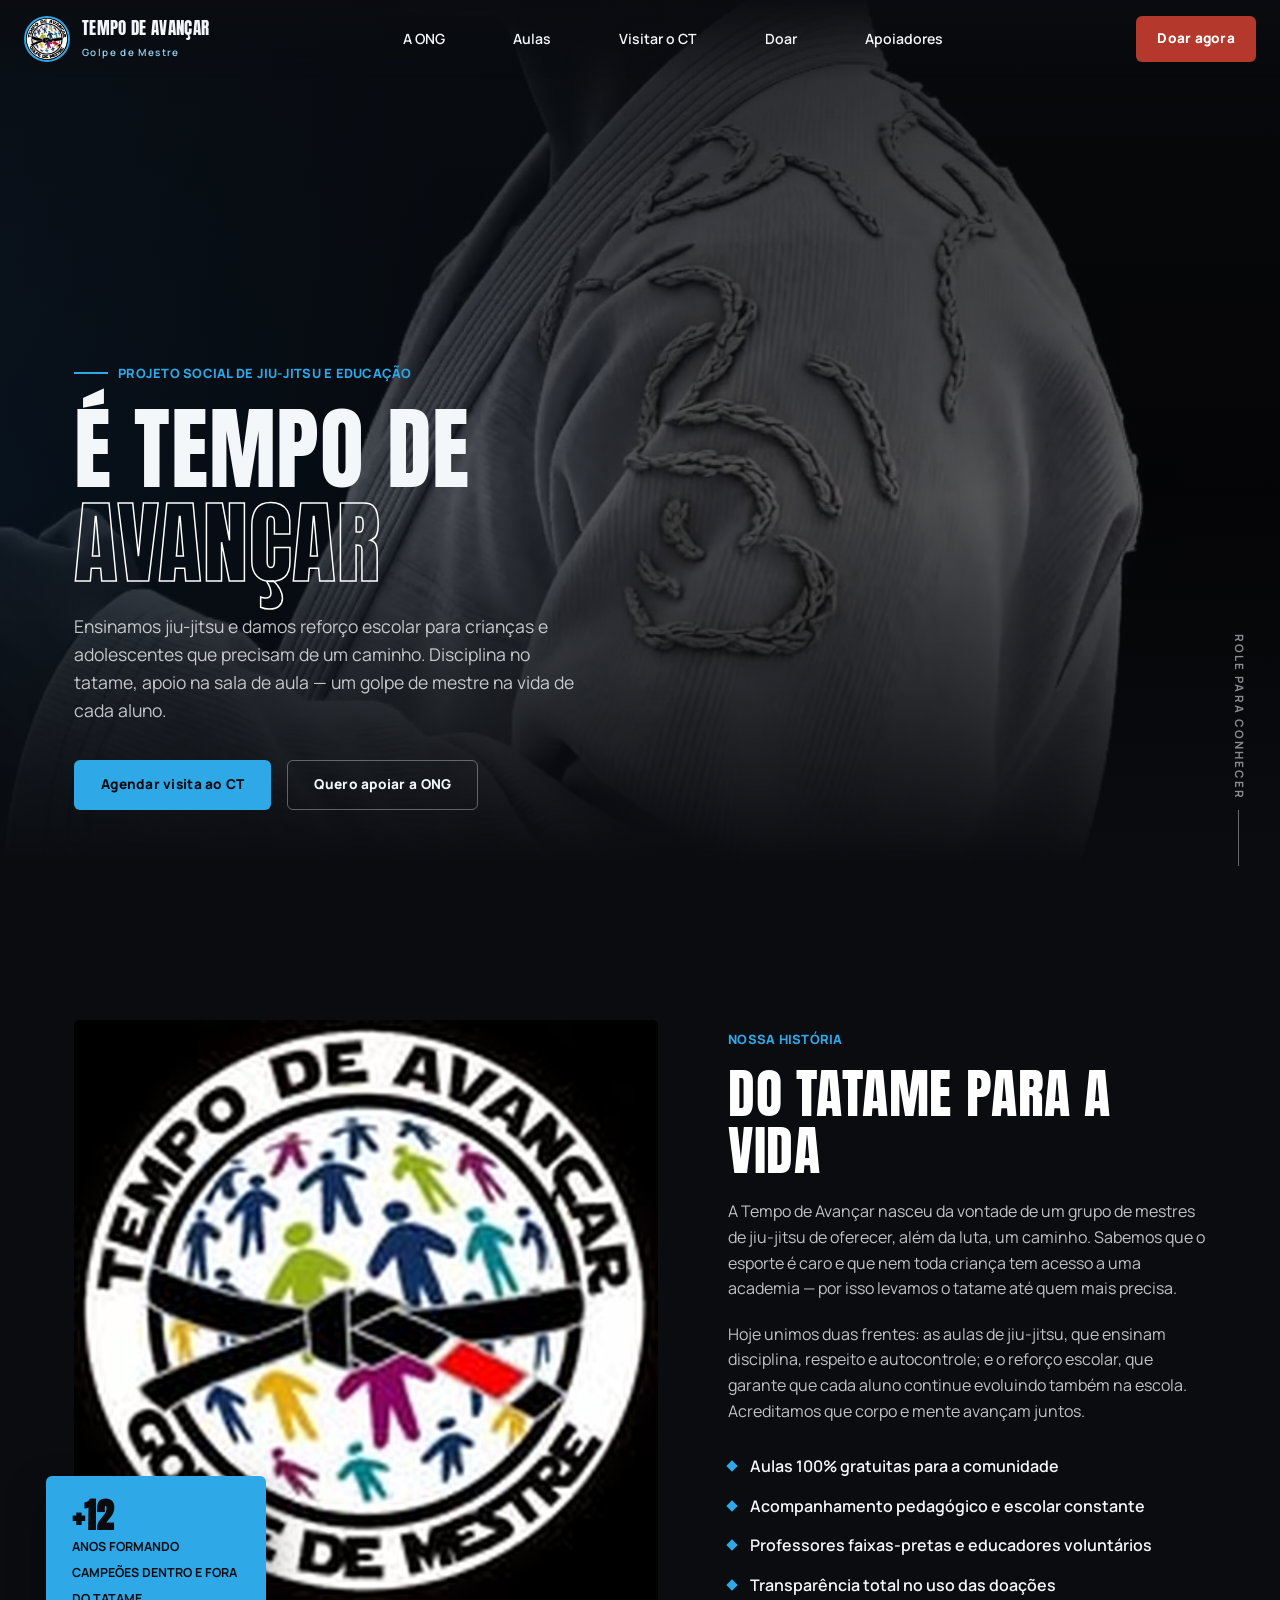
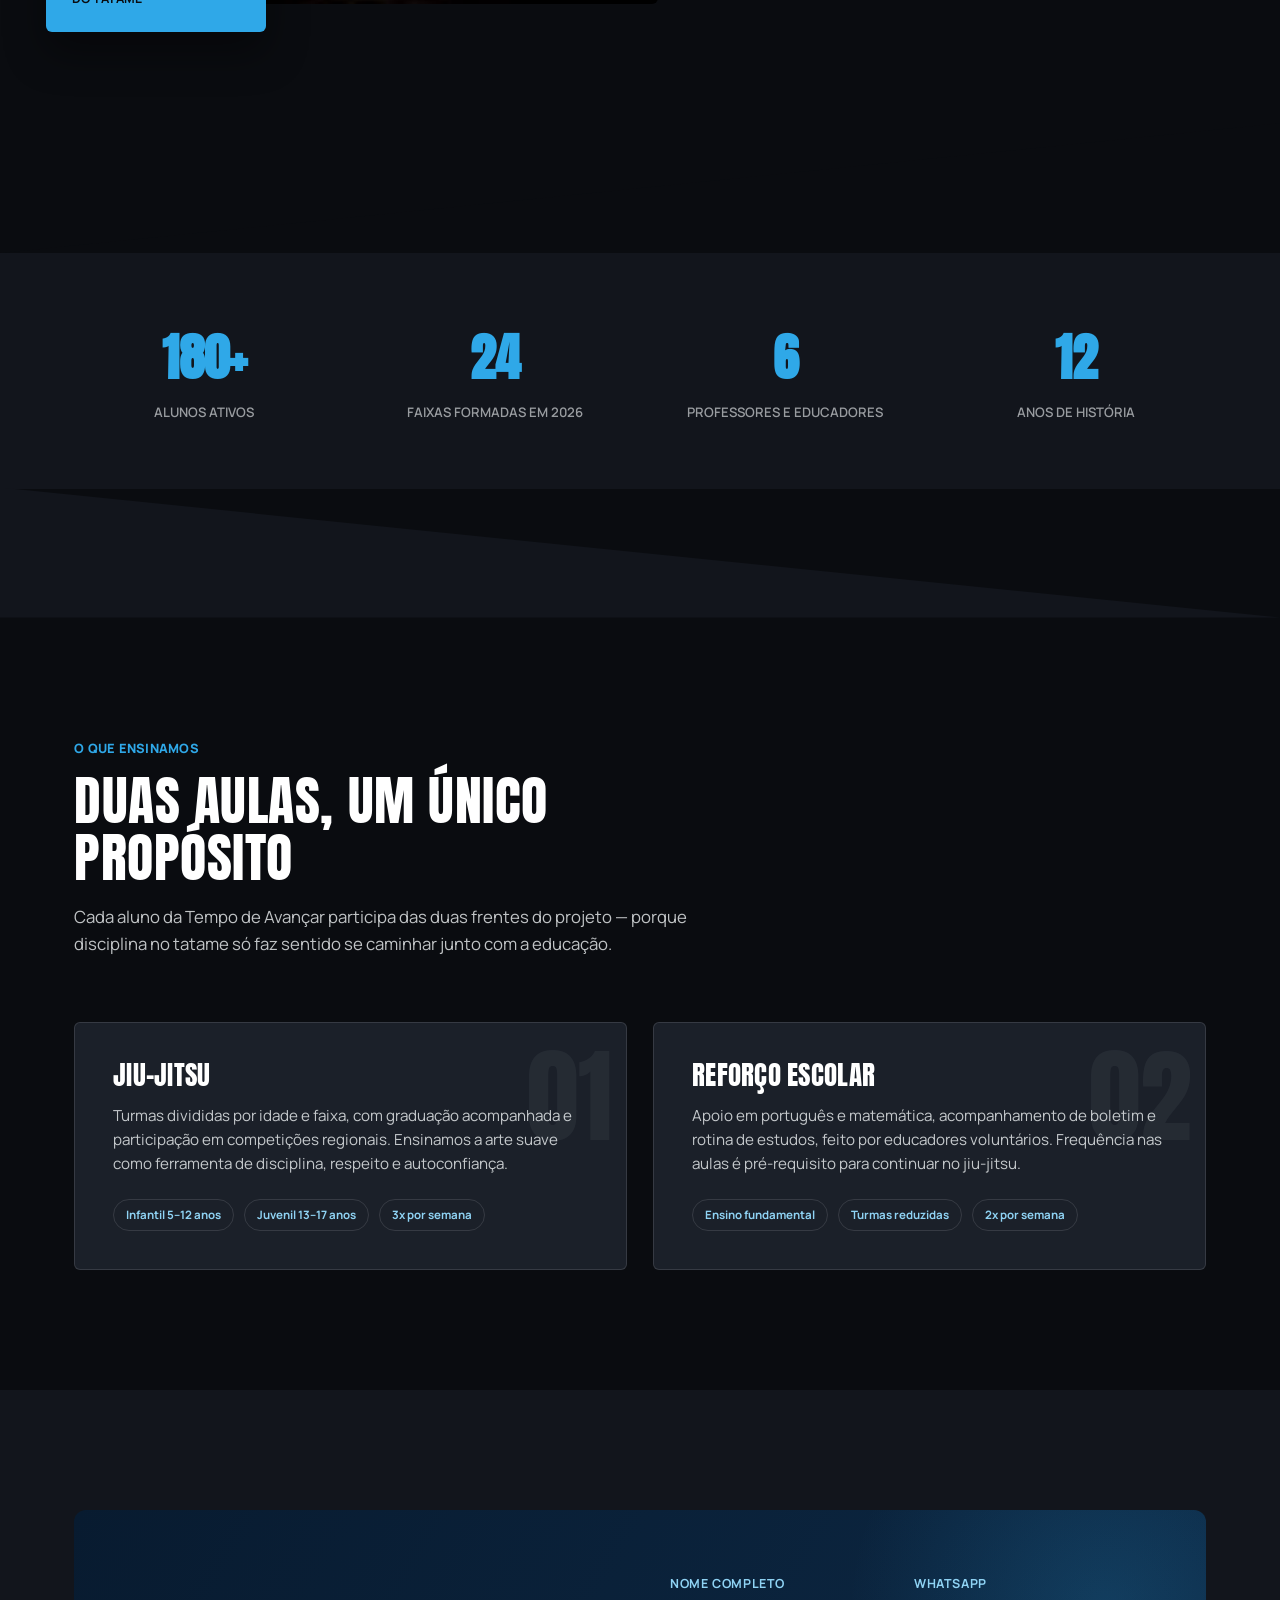
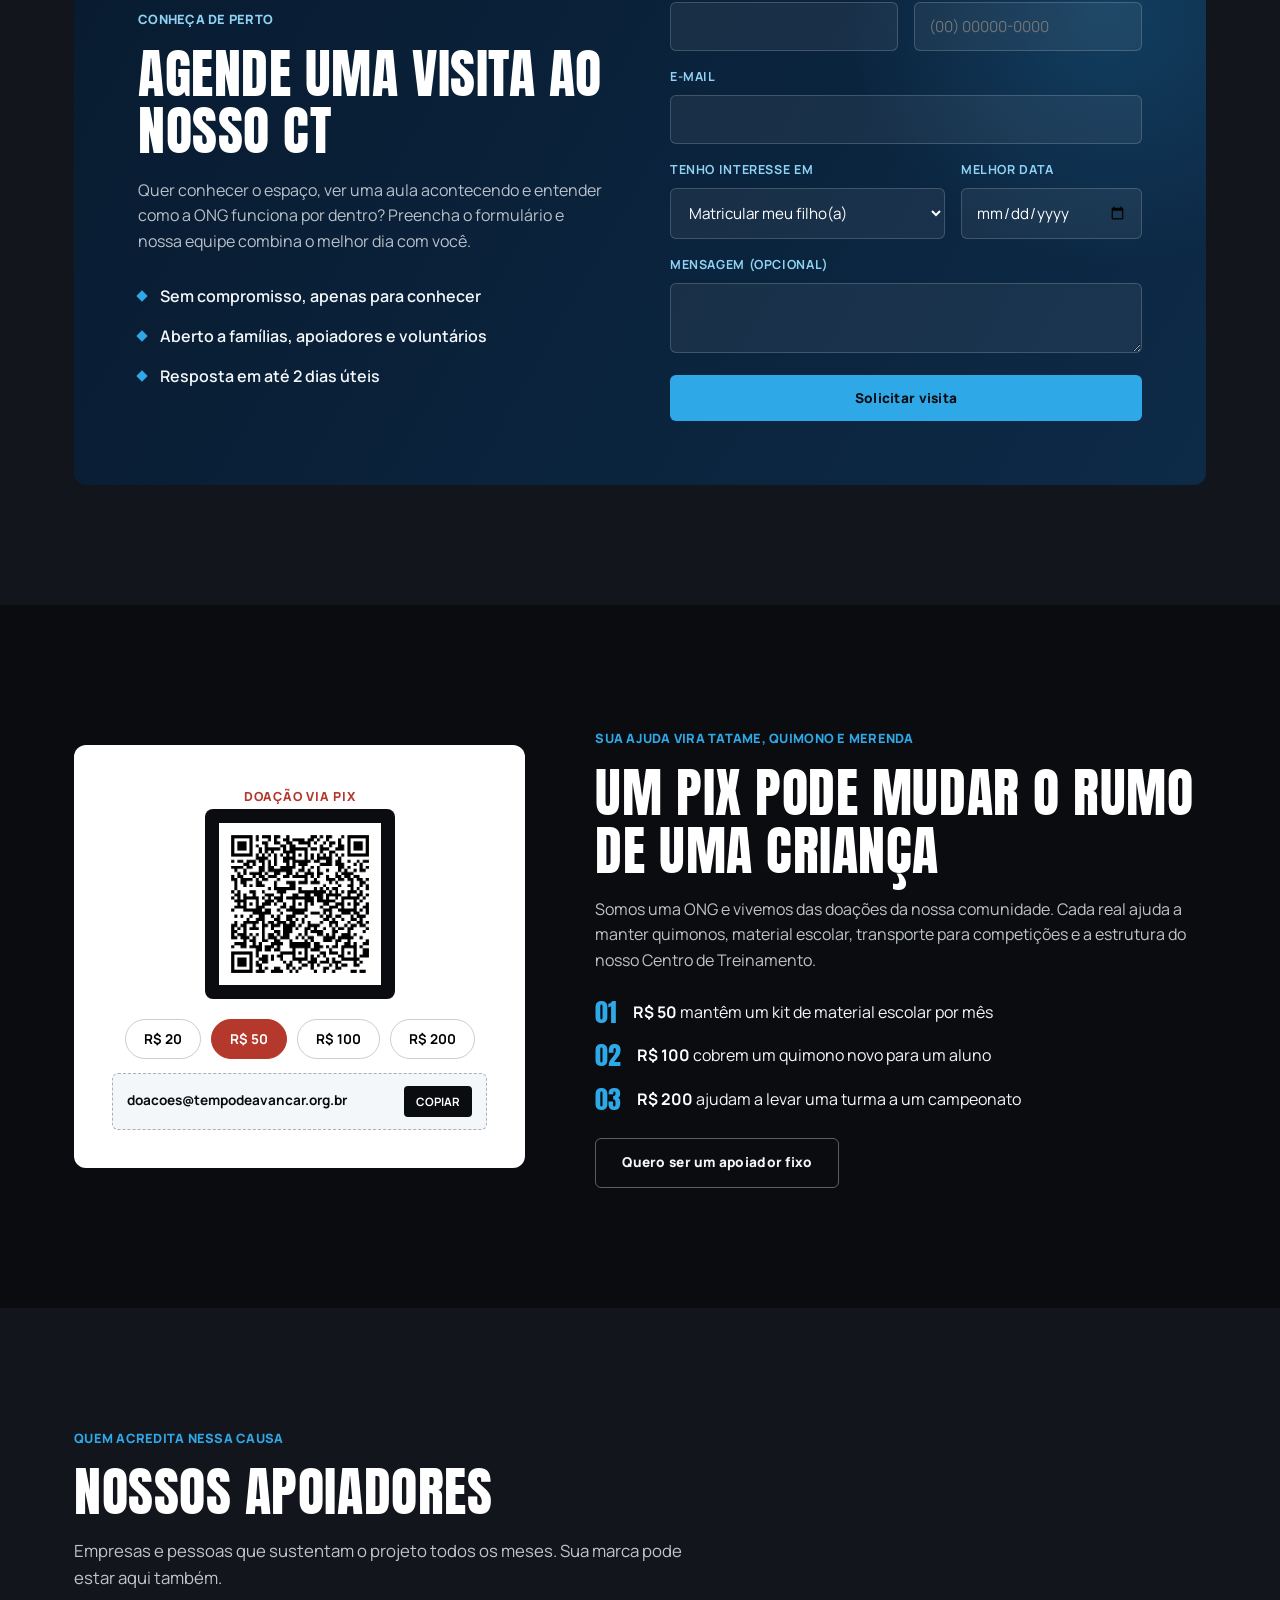
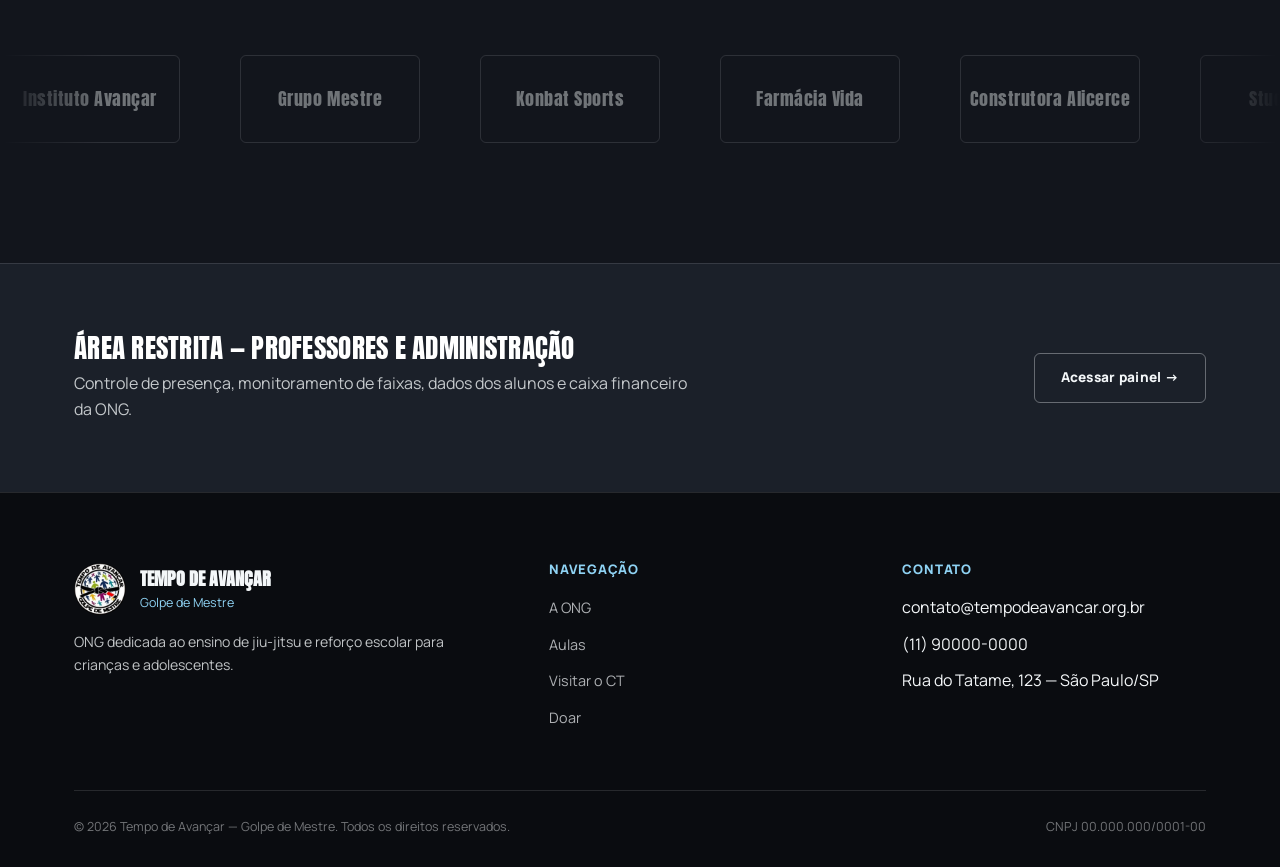
==== index.html @ d4987f36 "Initial commit" ====
<!DOCTYPE html>
<html lang="pt-BR">
<head>
<meta charset="UTF-8">
<meta name="viewport" content="width=device-width, initial-scale=1.0">
<title>Tempo de Avançar — Golpe de Mestre | Jiu-Jitsu e Reforço Escolar</title>
<meta name="description" content="ONG Tempo de Avançar (Golpe de Mestre): aulas gratuitas de jiu-jitsu e reforço escolar para crianças e adolescentes. Agende uma visita ao CT ou faça uma doação.">
<link rel="icon" type="image/png" href="assets/logo-round.png">
<link rel="preconnect" href="https://fonts.googleapis.com">
<link href="https://fonts.googleapis.com/css2?family=Anton&family=Manrope:wght@400;500;600;700;800&display=swap" rel="stylesheet">
<link rel="stylesheet" href="css/style.css">
</head>
<body>

<header class="cabecalho" id="cabecalho">
  <div class="marca">
    <img src="assets/logo-round.png" alt="Logotipo Tempo de Avançar">
    <div>
      <span>TEMPO DE AVANÇAR</span>
      <small>Golpe de Mestre</small>
    </div>
  </div>
  <nav>
    <ul class="nav-desktop">
      <li><a href="#sobre">A ONG</a></li>
      <li><a href="#aulas">Aulas</a></li>
      <li><a href="#visita">Visitar o CT</a></li>
      <li><a href="#doar">Doar</a></li>
      <li><a href="#apoiadores">Apoiadores</a></li>
    </ul>
  </nav>
  <div style="display:flex; align-items:center; gap:14px;">
    <a href="#doar" class="btn btn-doar" style="padding:11px 20px;">Doar agora</a>
    <button class="menu-toggle" id="menuToggle" aria-label="Abrir menu">☰</button>
  </div>
</header>

<!-- MENU MOBILE -->
<nav id="menuMobile" style="display:none; position:fixed; inset:0; z-index:99; background:rgba(10,12,16,.98); padding:120px 32px 32px;">
  <ul style="list-style:none; padding:0; display:grid; gap:28px; font-family:var(--fonte-display); font-size:2rem;">
    <li><a href="#sobre">A ONG</a></li>
    <li><a href="#aulas">Aulas</a></li>
    <li><a href="#visita">Visitar o CT</a></li>
    <li><a href="#doar">Doar</a></li>
    <li><a href="#apoiadores">Apoiadores</a></li>
    <li><a href="admin/login.html" style="color:var(--azul-claro);">Área do professor</a></li>
  </ul>
</nav>

<!-- HERO -->
<section class="hero">
  <video class="hero-video" autoplay muted loop playsinline poster="assets/logo-original-upscaled.png">
    <source src="assets/hero-bg.webm" type="video/webm">
    <source src="assets/hero-bg.mp4" type="video/mp4">
  </video>
  <div class="hero-camada"></div>
  <div class="container hero-conteudo">
    <span class="olho">PROJETO SOCIAL DE JIU-JITSU E EDUCAÇÃO</span>
    <h1 class="hero-titulo">É TEMPO DE <span class="contorno">AVANÇAR</span></h1>
    <p class="hero-sub">Ensinamos jiu-jitsu e damos reforço escolar para crianças e adolescentes que precisam de um caminho. Disciplina no tatame, apoio na sala de aula — um golpe de mestre na vida de cada aluno.</p>
    <div class="hero-acoes">
      <a href="#visita" class="btn btn-primario">Agendar visita ao CT</a>
      <a href="#doar" class="btn btn-contorno">Quero apoiar a ONG</a>
    </div>
  </div>
  <div class="hero-rolar">ROLE PARA CONHECER</div>
</section>

<!-- SOBRE -->
<section class="secao" id="sobre">
  <div class="container grade-sobre">
    <div class="sobre-imagem">
      <img src="assets/logo-original-upscaled.png" alt="Emblema da ONG Tempo de Avançar, faixa preta com detalhe vermelho ao centro, cercada por figuras coloridas representando a comunidade">
      <div class="selo-flutuante">
        <strong>+12</strong>
        <span>ANOS FORMANDO CAMPEÕES DENTRO E FORA DO TATAME</span>
      </div>
    </div>
    <div class="sobre-texto">
      <span class="olho">NOSSA HISTÓRIA</span>
      <h2 style="margin-top:14px;">Do tatame para a vida</h2>
      <p>A Tempo de Avançar nasceu da vontade de um grupo de mestres de jiu-jitsu de oferecer, além da luta, um caminho. Sabemos que o esporte é caro e que nem toda criança tem acesso a uma academia — por isso levamos o tatame até quem mais precisa.</p>
      <p>Hoje unimos duas frentes: as aulas de jiu-jitsu, que ensinam disciplina, respeito e autocontrole; e o reforço escolar, que garante que cada aluno continue evoluindo também na escola. Acreditamos que corpo e mente avançam juntos.</p>
      <ul class="lista-valores">
        <li>Aulas 100% gratuitas para a comunidade</li>
        <li>Acompanhamento pedagógico e escolar constante</li>
        <li>Professores faixas-pretas e educadores voluntários</li>
        <li>Transparência total no uso das doações</li>
      </ul>
    </div>
  </div>
</section>

<div class="corte"></div>

<!-- NÚMEROS -->
<section class="secao-cinza" style="padding:64px 0;">
  <div class="container grade-numeros">
    <div class="numero"><strong>180+</strong><span>ALUNOS ATIVOS</span></div>
    <div class="numero"><strong>24</strong><span>FAIXAS FORMADAS EM 2026</span></div>
    <div class="numero"><strong>6</strong><span>PROFESSORES E EDUCADORES</span></div>
    <div class="numero"><strong>12</strong><span>ANOS DE HISTÓRIA</span></div>
  </div>
</section>

<div class="corte corte-inv"></div>

<!-- AULAS -->
<section class="secao" id="aulas">
  <div class="container">
    <div class="cabecalho-secao">
      <span class="olho">O QUE ENSINAMOS</span>
      <h2>Duas aulas, um único propósito</h2>
      <p>Cada aluno da Tempo de Avançar participa das duas frentes do projeto — porque disciplina no tatame só faz sentido se caminhar junto com a educação.</p>
    </div>
    <div class="grade-aulas">
      <article class="cartao-aula">
        <span class="num">01</span>
        <h3>Jiu-Jitsu</h3>
        <p>Turmas divididas por idade e faixa, com graduação acompanhada e participação em competições regionais. Ensinamos a arte suave como ferramenta de disciplina, respeito e autoconfiança.</p>
        <div class="tag-linha">
          <span class="tag">Infantil 5–12 anos</span>
          <span class="tag">Juvenil 13–17 anos</span>
          <span class="tag">3x por semana</span>
        </div>
      </article>
      <article class="cartao-aula">
        <span class="num">02</span>
        <h3>Reforço escolar</h3>
        <p>Apoio em português e matemática, acompanhamento de boletim e rotina de estudos, feito por educadores voluntários. Frequência nas aulas é pré-requisito para continuar no jiu-jitsu.</p>
        <div class="tag-linha">
          <span class="tag">Ensino fundamental</span>
          <span class="tag">Turmas reduzidas</span>
          <span class="tag">2x por semana</span>
        </div>
      </article>
    </div>
  </div>
</section>

<!-- VISITA -->
<section class="secao secao-cinza" id="visita">
  <div class="container">
    <div class="painel-visita">
      <div>
        <span class="olho" style="color:var(--azul-claro);">CONHEÇA DE PERTO</span>
        <h2 style="margin-top:14px;">Agende uma visita ao nosso CT</h2>
        <p style="margin-top:18px; color:rgba(244,247,249,.75);">Quer conhecer o espaço, ver uma aula acontecendo e entender como a ONG funciona por dentro? Preencha o formulário e nossa equipe combina o melhor dia com você.</p>
        <ul class="lista-valores" style="margin-top:30px;">
          <li>Sem compromisso, apenas para conhecer</li>
          <li>Aberto a famílias, apoiadores e voluntários</li>
          <li>Resposta em até 2 dias úteis</li>
        </ul>
      </div>
      <form class="formulario" id="formVisita">
        <div class="linha-dupla">
          <div class="campo">
            <label for="nome">Nome completo</label>
            <input type="text" id="nome" name="nome" required>
          </div>
          <div class="campo">
            <label for="telefone">WhatsApp</label>
            <input type="tel" id="telefone" name="telefone" placeholder="(00) 00000-0000" required>
          </div>
        </div>
        <div class="campo">
          <label for="email">E-mail</label>
          <input type="email" id="email" name="email" required>
        </div>
        <div class="linha-dupla">
          <div class="campo">
            <label for="interesse">Tenho interesse em</label>
            <select id="interesse" name="interesse">
              <option>Matricular meu filho(a)</option>
              <option>Ser voluntário(a)</option>
              <option>Conhecer para apoiar/patrocinar</option>
              <option>Outro motivo</option>
            </select>
          </div>
          <div class="campo">
            <label for="data">Melhor data</label>
            <input type="date" id="data" name="data">
          </div>
        </div>
        <div class="campo">
          <label for="mensagem">Mensagem (opcional)</label>
          <textarea id="mensagem" name="mensagem" rows="2"></textarea>
        </div>
        <button type="submit" class="btn btn-primario" style="margin-top:6px;">Solicitar visita</button>
        <div class="confirmacao" id="confirmacaoVisita">✓ Recebemos seu pedido! Em breve entraremos em contato pelo WhatsApp informado.</div>
      </form>
    </div>
  </div>
</section>

<!-- DOAÇÃO -->
<section class="secao" id="doar">
  <div class="container grade-doacao">
    <div class="caixa-pix">
      <span style="font-weight:800; font-size:.78rem; letter-spacing:.06em; color:var(--faixa-vermelha);">DOAÇÃO VIA PIX</span>
      <div class="qrcode">
        <img id="imgQrCode" src="" alt="QR Code Pix para doação">
      </div>
      <div class="doacao-opcoes">
        <button class="chip-valor" data-valor="20">R$ 20</button>
        <button class="chip-valor selecionado" data-valor="50">R$ 50</button>
        <button class="chip-valor" data-valor="100">R$ 100</button>
        <button class="chip-valor" data-valor="200">R$ 200</button>
      </div>
      <div class="chave-pix">
        <span id="chavePixTexto">doacoes@tempodeavancar.org.br</span>
        <button id="btnCopiarPix" type="button">COPIAR</button>
      </div>
    </div>
    <div class="doacao-texto">
      <span class="olho">SUA AJUDA VIRA TATAME, QUIMONO E MERENDA</span>
      <h2 style="margin-top:14px;">Um Pix pode mudar o rumo de uma criança</h2>
      <p style="margin-top:18px;">Somos uma ONG e vivemos das doações da nossa comunidade. Cada real ajuda a manter quimonos, material escolar, transporte para competições e a estrutura do nosso Centro de Treinamento.</p>
      <ul>
        <li><span class="marcador">01</span><div><strong style="color:var(--branco-puro);">R$ 50</strong> mantêm um kit de material escolar por mês</div></li>
        <li><span class="marcador">02</span><div><strong style="color:var(--branco-puro);">R$ 100</strong> cobrem um quimono novo para um aluno</div></li>
        <li><span class="marcador">03</span><div><strong style="color:var(--branco-puro);">R$ 200</strong> ajudam a levar uma turma a um campeonato</div></li>
      </ul>
      <a href="#apoiadores" class="btn btn-contorno">Quero ser um apoiador fixo</a>
    </div>
  </div>
</section>

<!-- APOIADORES -->
<section class="secao secao-cinza" id="apoiadores">
  <div class="container">
    <div class="cabecalho-secao">
      <span class="olho">QUEM ACREDITA NESSA CAUSA</span>
      <h2>Nossos apoiadores</h2>
      <p>Empresas e pessoas que sustentam o projeto todos os meses. Sua marca pode estar aqui também.</p>
    </div>
  </div>
  <div class="carrossel-wrap">
    <div class="carrossel-trilho" id="trilhoApoiadores"></div>
  </div>
</section>

<!-- ACESSO ADMINISTRATIVO -->
<section class="faixa-admin">
  <div class="container">
    <div>
      <h3>Área restrita — professores e administração</h3>
      <p style="margin:0;">Controle de presença, monitoramento de faixas, dados dos alunos e caixa financeiro da ONG.</p>
    </div>
    <a href="admin/login.html" class="btn btn-contorno">Acessar painel →</a>
  </div>
</section>

<!-- RODAPÉ -->
<footer class="rodape">
  <div class="container">
    <div class="grade-rodape">
      <div>
        <div class="rodape-marca">
          <img src="assets/logo-round.png" alt="Logotipo Tempo de Avançar">
          <div>
            <strong style="font-family:var(--fonte-display); font-size:1.1rem;">TEMPO DE AVANÇAR</strong>
            <div style="font-size:.78rem; color:var(--azul-claro);">Golpe de Mestre</div>
          </div>
        </div>
        <p style="font-size:.88rem;">ONG dedicada ao ensino de jiu-jitsu e reforço escolar para crianças e adolescentes.</p>
      </div>
      <div>
        <h4>Navegação</h4>
        <ul>
          <li><a href="#sobre">A ONG</a></li>
          <li><a href="#aulas">Aulas</a></li>
          <li><a href="#visita">Visitar o CT</a></li>
          <li><a href="#doar">Doar</a></li>
        </ul>
      </div>
      <div>
        <h4>Contato</h4>
        <ul>
          <li>contato@tempodeavancar.org.br</li>
          <li>(11) 90000-0000</li>
          <li>Rua do Tatame, 123 — São Paulo/SP</li>
        </ul>
      </div>
    </div>
    <div class="linha-base">
      <span>© 2026 Tempo de Avançar — Golpe de Mestre. Todos os direitos reservados.</span>
      <span>CNPJ 00.000.000/0001-00</span>
    </div>
  </div>
</footer>

<script src="js/main.js"></script>
</body>
</html>
---- css/style.css ----
/* =====================================================
   TEMPO DE AVANÇAR — Design Tokens
   ===================================================== */
:root{
  --preto:        #0A0C10;
  --preto-suave:  #12151C;
  --azul-marinho: #0D2A47;
  --azul-profundo:#081B30;
  --azul-eletrico:#2FA8E8;
  --azul-claro:   #8FD3F4;
  --branco:       #F4F7F9;
  --branco-puro:  #FFFFFF;
  --grafite:      #1B2029;
  --linha:        rgba(244,247,249,0.12);
  --faixa-vermelha:#B4392C;
  --faixa-dourada: #C99B4A;

  --fonte-display: 'Anton', 'Arial Narrow', sans-serif;
  --fonte-corpo:   'Manrope', -apple-system, sans-serif;

  --largura-maxima: 1180px;
  --raio: 6px;
  --transicao: .35s cubic-bezier(.4,0,.2,1);
}

*,*::before,*::after{box-sizing:border-box;}
html{scroll-behavior:smooth;}
@media (prefers-reduced-motion: reduce){
  html{scroll-behavior:auto;}
  *{animation-duration:.01ms !important; animation-iteration-count:1 !important; transition-duration:.01ms !important;}
}

body{
  margin:0;
  background:var(--preto);
  color:var(--branco);
  font-family:var(--fonte-corpo);
  font-size:16px;
  line-height:1.6;
  -webkit-font-smoothing:antialiased;
}

img{max-width:100%; display:block;}
a{color:inherit; text-decoration:none;}
button{font-family:inherit; cursor:pointer;}
:focus-visible{outline:3px solid var(--azul-eletrico); outline-offset:3px;}

.container{
  width:100%;
  max-width:var(--largura-maxima);
  margin:0 auto;
  padding:0 24px;
}

h1,h2,h3,h4{
  font-family:var(--fonte-display);
  font-weight:400;
  letter-spacing:.01em;
  line-height:1.05;
  margin:0;
  text-transform:uppercase;
}

h2{font-size:clamp(2rem, 4.5vw, 3.4rem); color:var(--branco-puro);}
h3{font-size:clamp(1.3rem, 2.4vw, 1.7rem);}

p{max-width:62ch; color:rgba(244,247,249,0.78);}

.olho{
  font-family:var(--fonte-corpo);
  font-weight:800;
  font-size:.8rem;
  color:var(--azul-eletrico);
  letter-spacing:.02em;
}

/* ---------- Header ---------- */
.cabecalho{
  position:fixed; top:0; left:0; right:0; z-index:100;
  display:flex; align-items:center; justify-content:space-between;
  padding:16px 24px;
  background:linear-gradient(180deg, rgba(10,12,16,.92) 0%, rgba(10,12,16,0) 100%);
  transition:background var(--transicao), padding var(--transicao);
}
.cabecalho.rolado{
  background:rgba(10,12,16,.88);
  backdrop-filter:blur(10px);
  padding:10px 24px;
  border-bottom:1px solid var(--linha);
}
.marca{display:flex; align-items:center; gap:12px;}
.marca img{width:46px; height:46px; border-radius:50%; border:2px solid var(--azul-eletrico);}
.marca span{font-family:var(--fonte-display); font-size:1.05rem; letter-spacing:.02em; line-height:1;}
.marca small{display:block; font-family:var(--fonte-corpo); font-weight:600; font-size:.62rem; color:var(--azul-claro); letter-spacing:.14em; margin-top:2px;}

.nav-desktop{display:flex; gap:34px; list-style:none; margin:0; padding:0;}
.nav-desktop li{margin-right:34px;}
.nav-desktop li:last-child{margin-right:0;}
.nav-desktop a{font-size:.88rem; font-weight:600; color:var(--branco); position:relative; padding:6px 0;}
.nav-desktop a::after{content:''; position:absolute; left:0; bottom:0; width:0; height:2px; background:var(--azul-eletrico); transition:width var(--transicao);}
.nav-desktop a:hover::after{width:100%;}

.btn{
  display:inline-flex; align-items:center; justify-content:center; gap:8px;
  padding:13px 26px; border-radius:var(--raio);
  font-weight:800; font-size:.85rem; letter-spacing:.02em;
  border:1px solid transparent; transition:transform var(--transicao), background var(--transicao), border-color var(--transicao);
}
.btn:hover{transform:translateY(-2px);}
.btn-primario{background:var(--azul-eletrico); color:var(--preto);}
.btn-primario:hover{background:var(--azul-claro);}
.btn-contorno{border-color:rgba(244,247,249,.35); color:var(--branco);}
.btn-contorno:hover{border-color:var(--branco-puro);}
.btn-doar{background:var(--faixa-vermelha); color:var(--branco-puro);}
.btn-doar:hover{background:#c94434;}

.menu-toggle{display:none; background:none; border:none; color:var(--branco); font-size:1.6rem; padding:4px;}

/* ---------- Hero ---------- */
.hero{
  position:relative; min-height:100vh; display:flex; align-items:flex-end;
  overflow:hidden; padding-bottom:90px;
}
.hero-video{
  position:absolute; inset:0; width:100%; height:100%; object-fit:cover;
  filter:grayscale(15%) brightness(.55);
}
.hero-camada{
  position:absolute; inset:0;
  background:
    linear-gradient(0deg, var(--preto) 4%, rgba(10,12,16,.35) 45%, rgba(10,12,16,.75) 100%),
    linear-gradient(100deg, rgba(13,42,71,.55) 0%, rgba(10,12,16,0) 55%);
}
.hero-conteudo{position:relative; z-index:2; width:100%;}
.hero-conteudo .olho{display:flex; align-items:center; gap:10px; margin-bottom:18px;}
.hero-conteudo .olho::before{content:''; width:34px; height:2px; background:var(--azul-eletrico); display:block;}
.hero-titulo{font-size:clamp(2.6rem, 7.4vw, 5.6rem); max-width:14ch;}
.hero-titulo .contorno{-webkit-text-stroke:1.5px var(--branco-puro); color:transparent;}
.hero-sub{margin-top:22px; font-size:1.1rem; max-width:46ch;}
.hero-acoes{display:flex; gap:16px; margin-top:36px; flex-wrap:wrap;}
.hero-rolar{
  position:absolute; right:32px; bottom:34px; z-index:2;
  writing-mode:vertical-rl; font-size:.72rem; font-weight:700; letter-spacing:.18em;
  color:rgba(244,247,249,.55); display:flex; align-items:center; gap:10px;
}
.hero-rolar::after{content:''; width:1px; height:56px; background:rgba(244,247,249,.4); animation:cair 2.2s ease-in-out infinite;}
@keyframes cair{0%{transform:scaleY(0); transform-origin:top;} 50%{transform:scaleY(1); transform-origin:top;} 51%{transform-origin:bottom;} 100%{transform:scaleY(0); transform-origin:bottom;}}

/* ---------- Seções gerais ---------- */
.secao{padding:120px 0;}
.secao-cinza{background:var(--preto-suave);}
.cabecalho-secao{max-width:640px; margin-bottom:64px;}
.cabecalho-secao .olho{display:block; margin-bottom:14px;}
.cabecalho-secao p{margin-top:18px; font-size:1.05rem;}

/* Diagonal divider — referencia o corte diagonal da faixa preta na logo */
.corte{
  position:relative; height:130px; margin-top:-1px;
  background:var(--preto);
  clip-path:polygon(0 100%, 100% 0, 100% 100%);
}
.corte-inv{background:var(--preto-suave); clip-path:polygon(0 0, 100% 100%, 0 100%);}

/* ---------- Sobre ---------- */
.grade-sobre{display:grid; grid-template-columns:1.1fr .9fr; gap:70px; align-items:center;}
.sobre-imagem{position:relative;}
.sobre-imagem img{border-radius:var(--raio); width:100%;}
.selo-flutuante{
  position:absolute; bottom:-28px; left:-28px; background:var(--azul-eletrico); color:var(--preto);
  padding:22px 26px; border-radius:var(--raio); max-width:220px;
  box-shadow:0 20px 40px rgba(0,0,0,.4);
}
.selo-flutuante strong{font-family:var(--fonte-display); font-size:2.2rem; display:block; line-height:1;}
.selo-flutuante span{font-size:.78rem; font-weight:700;}
.sobre-texto p{margin-top:20px;}
.lista-valores{list-style:none; margin:30px 0 0; padding:0; display:grid; gap:14px;}
.lista-valores li{display:flex; gap:14px; align-items:flex-start; font-weight:600; color:var(--branco);}
.lista-valores li::before{content:''; width:8px; height:8px; margin-top:8px; flex-shrink:0; background:var(--azul-eletrico); transform:rotate(45deg);}

/* ---------- Aulas ---------- */
.grade-aulas{display:grid; grid-template-columns:repeat(2,1fr); gap:26px;}
.cartao-aula{
  background:var(--grafite); border:1px solid var(--linha); border-radius:var(--raio);
  padding:38px; position:relative; overflow:hidden; transition:border-color var(--transicao), transform var(--transicao);
}
.cartao-aula:hover{border-color:var(--azul-eletrico); transform:translateY(-4px);}
.cartao-aula .num{position:absolute; top:-10px; right:14px; font-family:var(--fonte-display); font-size:6.5rem; color:rgba(244,247,249,.05);}
.cartao-aula h3{margin-bottom:14px; color:var(--branco-puro);}
.cartao-aula p{margin:0 0 22px; font-size:.95rem;}
.tag-linha{display:flex; flex-wrap:wrap; gap:10px;}
.tag{font-size:.72rem; font-weight:700; padding:6px 12px; border:1px solid var(--linha); border-radius:99px; color:var(--azul-claro);}

/* ---------- Visita ---------- */
.painel-visita{
  background:linear-gradient(120deg, var(--azul-profundo), var(--azul-marinho));
  border-radius:12px; padding:64px; display:grid; grid-template-columns:1fr 1fr; gap:60px; align-items:center;
  position:relative; overflow:hidden;
}
.painel-visita::before{
  content:''; position:absolute; width:520px; height:520px; border-radius:50%;
  background:radial-gradient(circle, rgba(47,168,232,.18), transparent 70%);
  right:-160px; top:-160px;
}
.formulario{display:grid; gap:16px; position:relative; z-index:1;}
.campo{display:grid; gap:8px;}
.campo label{font-size:.78rem; font-weight:700; color:var(--azul-claro); text-transform:uppercase; letter-spacing:.05em;}
.campo input, .campo select, .campo textarea{
  background:rgba(244,247,249,.06); border:1px solid rgba(244,247,249,.18); border-radius:var(--raio);
  padding:13px 14px; color:var(--branco-puro); font-family:inherit; font-size:.95rem;
}
.campo input:focus, .campo select:focus, .campo textarea:focus{border-color:var(--azul-eletrico); background:rgba(244,247,249,.1);}
.linha-dupla{display:grid; grid-template-columns:1fr 1fr; gap:16px;}
.confirmacao{display:none; background:rgba(47,168,232,.12); border:1px solid var(--azul-eletrico); border-radius:var(--raio); padding:16px 18px; font-size:.9rem; color:var(--azul-claro);}
.confirmacao.ativo{display:block;}

/* ---------- Doação ---------- */
.grade-doacao{display:grid; grid-template-columns:.85fr 1.15fr; gap:70px; align-items:center;}
.caixa-pix{
  background:var(--branco-puro); color:var(--preto); border-radius:12px; padding:38px;
  text-align:center; position:relative;
}
.caixa-pix .qrcode{width:190px; height:190px; margin:0 auto 20px; background:var(--preto); border-radius:8px; display:flex; align-items:center; justify-content:center; padding:14px;}
.caixa-pix .qrcode img{width:100%; height:100%;}
.chave-pix{
  display:flex; align-items:center; justify-content:space-between; gap:10px;
  background:var(--branco); border:1px dashed rgba(10,12,16,.3); border-radius:var(--raio);
  padding:12px 14px; font-weight:700; font-size:.85rem; margin-top:14px;
}
.chave-pix button{background:var(--preto); color:var(--branco-puro); border:none; border-radius:4px; padding:8px 12px; font-size:.72rem; font-weight:700;}
.doacao-opcoes{display:flex; gap:10px; margin-top:20px; flex-wrap:wrap; justify-content:center;}
.chip-valor{border:1px solid rgba(10,12,16,.2); background:transparent; padding:10px 18px; border-radius:99px; font-weight:700; font-size:.85rem; transition:var(--transicao);}
.chip-valor.selecionado, .chip-valor:hover{background:var(--faixa-vermelha); color:var(--branco-puro); border-color:var(--faixa-vermelha);}
.doacao-texto ul{list-style:none; margin:26px 0; padding:0; display:grid; gap:18px;}
.doacao-texto li{display:grid; grid-template-columns:auto 1fr; gap:16px; align-items:flex-start;}
.doacao-texto li .marcador{font-family:var(--fonte-display); font-size:1.6rem; color:var(--azul-eletrico); line-height:1;}

/* ---------- Apoiadores / carrossel ---------- */
.carrossel-wrap{overflow:hidden; position:relative; margin-top:20px;
  -webkit-mask-image:linear-gradient(90deg, transparent, #000 8%, #000 92%, transparent);
  mask-image:linear-gradient(90deg, transparent, #000 8%, #000 92%, transparent);
}
.carrossel-trilho{display:flex; gap:60px; width:max-content; animation:deslizar 28s linear infinite;}
.carrossel-wrap:hover .carrossel-trilho{animation-play-state:paused;}
@keyframes deslizar{from{transform:translateX(0);} to{transform:translateX(-50%);}}
.apoiador{
  display:flex; align-items:center; justify-content:center; height:88px; width:180px; flex-shrink:0;
  color:rgba(244,247,249,.42); font-family:var(--fonte-display); font-size:1.1rem; letter-spacing:.03em;
  border:1px solid var(--linha); border-radius:var(--raio); transition:var(--transicao);
}
.apoiador:hover{color:var(--branco-puro); border-color:var(--azul-eletrico);}

/* ---------- Números ---------- */
.grade-numeros{display:grid; grid-template-columns:repeat(4,1fr); gap:30px; text-align:center;}
.numero strong{display:block; font-family:var(--fonte-display); font-size:clamp(2.4rem,4vw,3.6rem); color:var(--azul-eletrico);}
.numero span{font-size:.82rem; color:rgba(244,247,249,.6); font-weight:600;}

/* ---------- Acesso administrativo ---------- */
.faixa-admin{background:var(--grafite); border-top:1px solid var(--linha); padding:70px 0;}
.faixa-admin .container{display:flex; justify-content:space-between; align-items:center; gap:30px; flex-wrap:wrap;}
.faixa-admin h3{color:var(--branco-puro); margin-bottom:8px;}

/* ---------- Rodapé ---------- */
.rodape{background:var(--preto); border-top:1px solid var(--linha); padding:70px 0 30px;}
.grade-rodape{display:grid; grid-template-columns:1.4fr 1fr 1fr; gap:50px; margin-bottom:60px;}
.rodape-marca{display:flex; gap:14px; align-items:center; margin-bottom:16px;}
.rodape-marca img{width:52px; height:52px; border-radius:50%;}
.rodape h4{font-family:var(--fonte-corpo); font-weight:800; font-size:.82rem; letter-spacing:.06em; color:var(--azul-claro); margin-bottom:18px; text-transform:uppercase;}
.rodape ul{list-style:none; margin:0; padding:0; display:grid; gap:11px;}
.rodape a{font-size:.9rem; color:rgba(244,247,249,.7);}
.rodape a:hover{color:var(--branco-puro);}
.linha-base{border-top:1px solid var(--linha); padding-top:26px; display:flex; justify-content:space-between; flex-wrap:wrap; gap:12px; font-size:.78rem; color:rgba(244,247,249,.45);}

/* ---------- Responsivo ---------- */
@media (max-width:960px){
  .nav-desktop{display:none;}
  .menu-toggle{display:block;}
  .grade-sobre, .grade-doacao, .painel-visita{grid-template-columns:1fr;}
  .painel-visita{padding:38px 24px;}
  .grade-aulas{grid-template-columns:1fr;}
  .grade-numeros{grid-template-columns:repeat(2,1fr);}
  .grade-rodape{grid-template-columns:1fr; gap:36px;}
  .secao{padding:80px 0;}
  .selo-flutuante{position:static; margin-top:-40px; margin-left:20px; width:fit-content;}
}
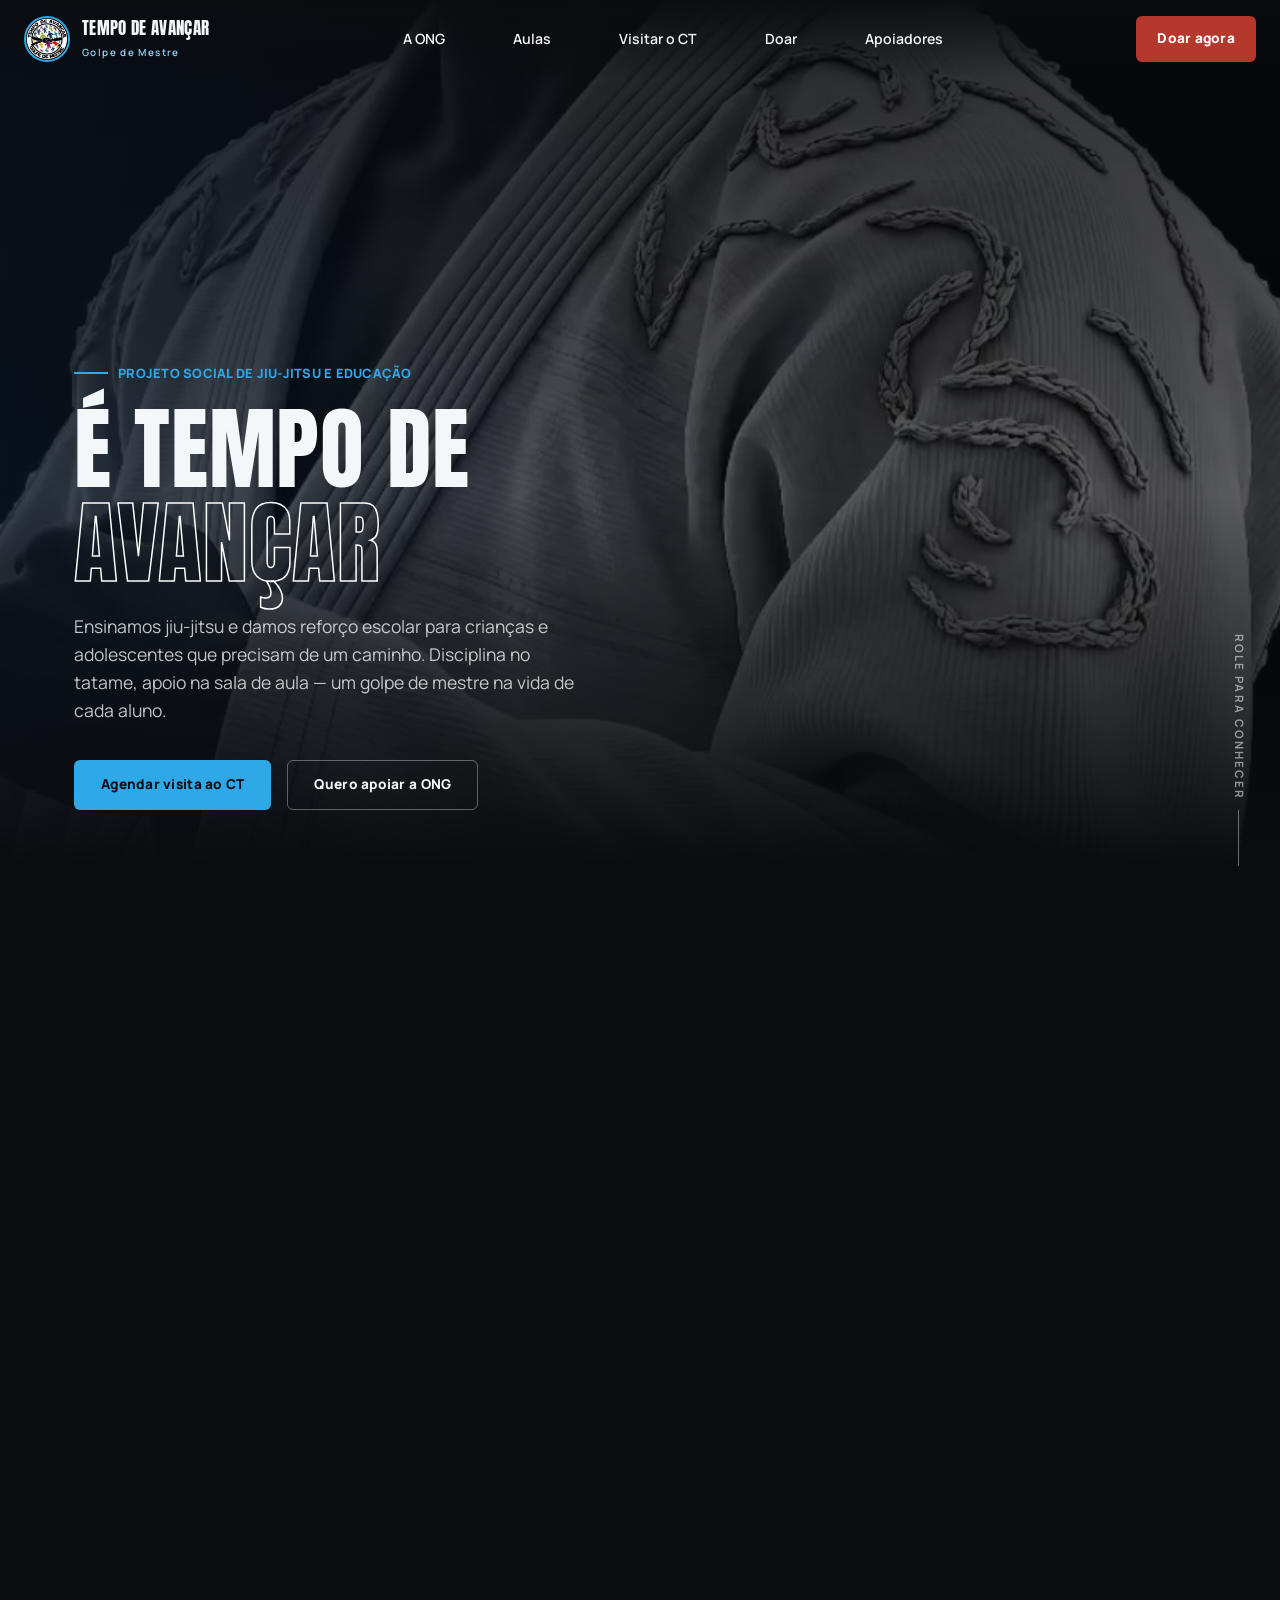
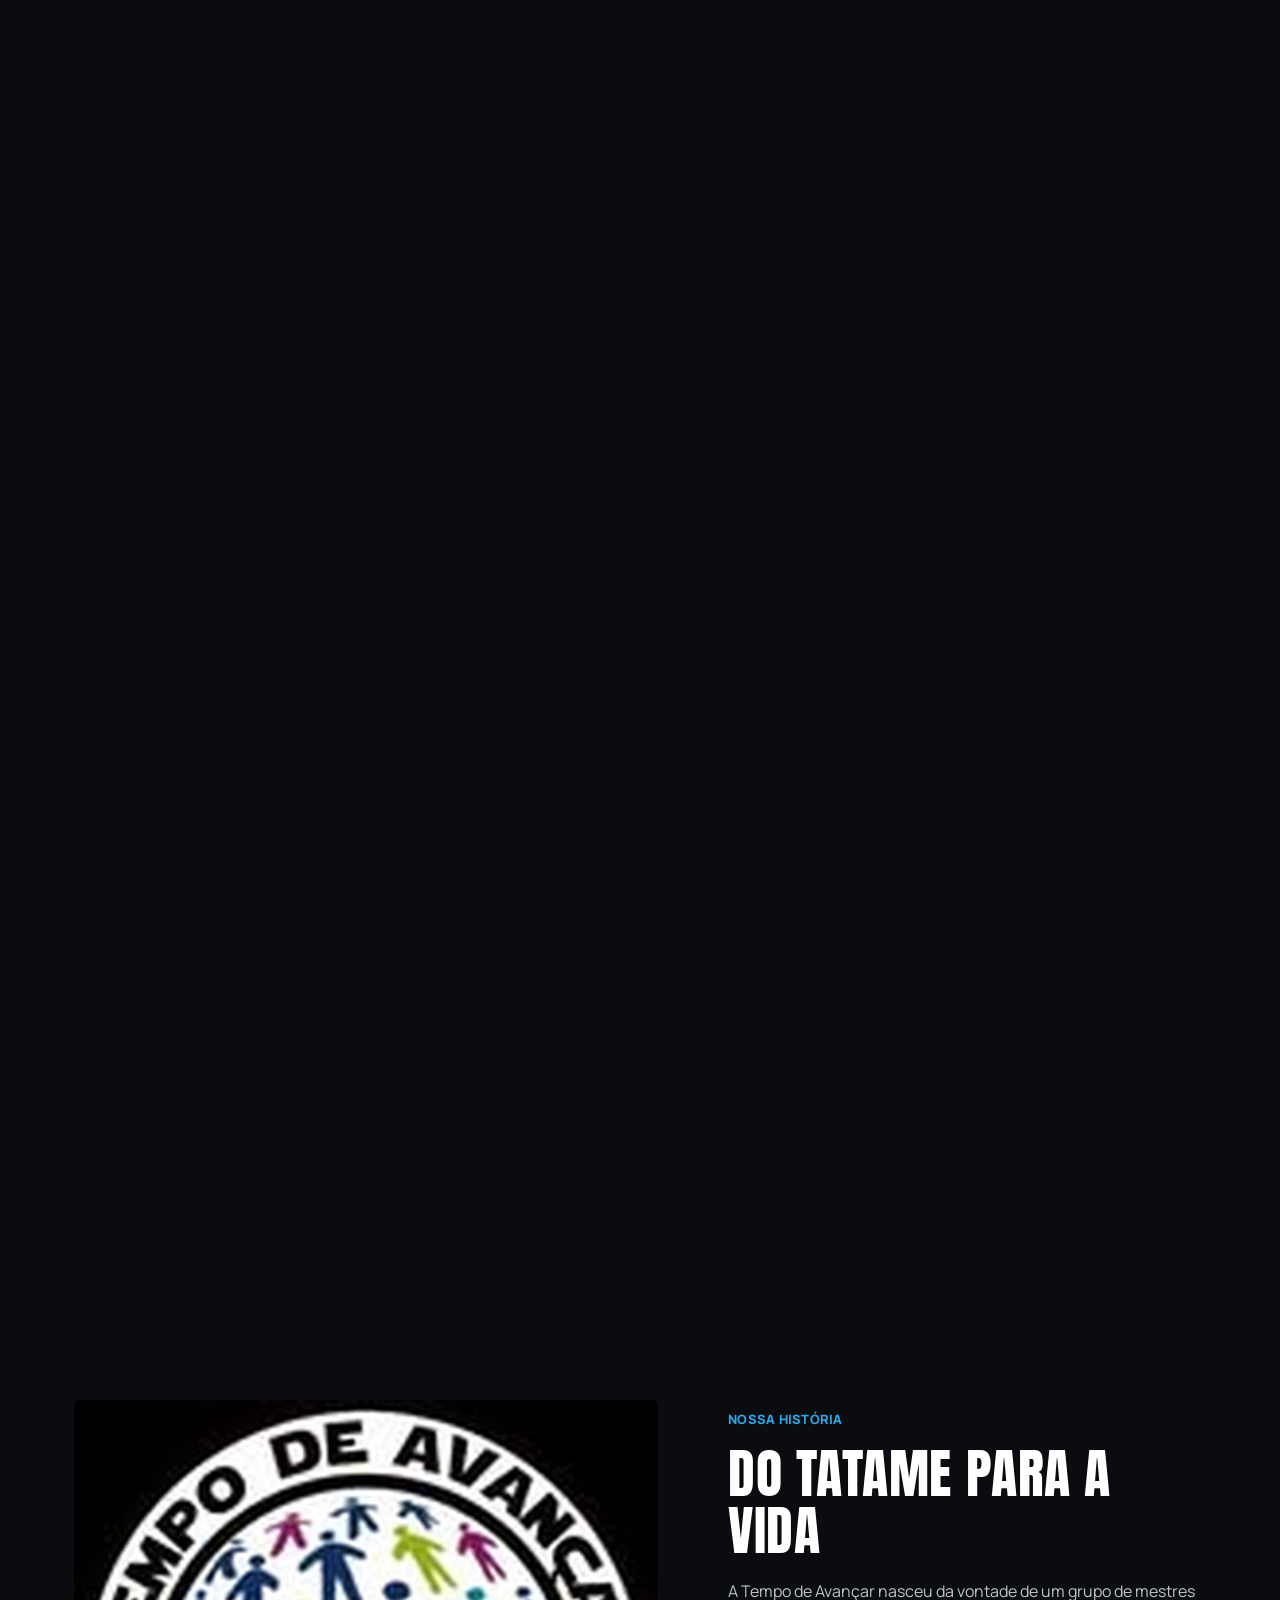
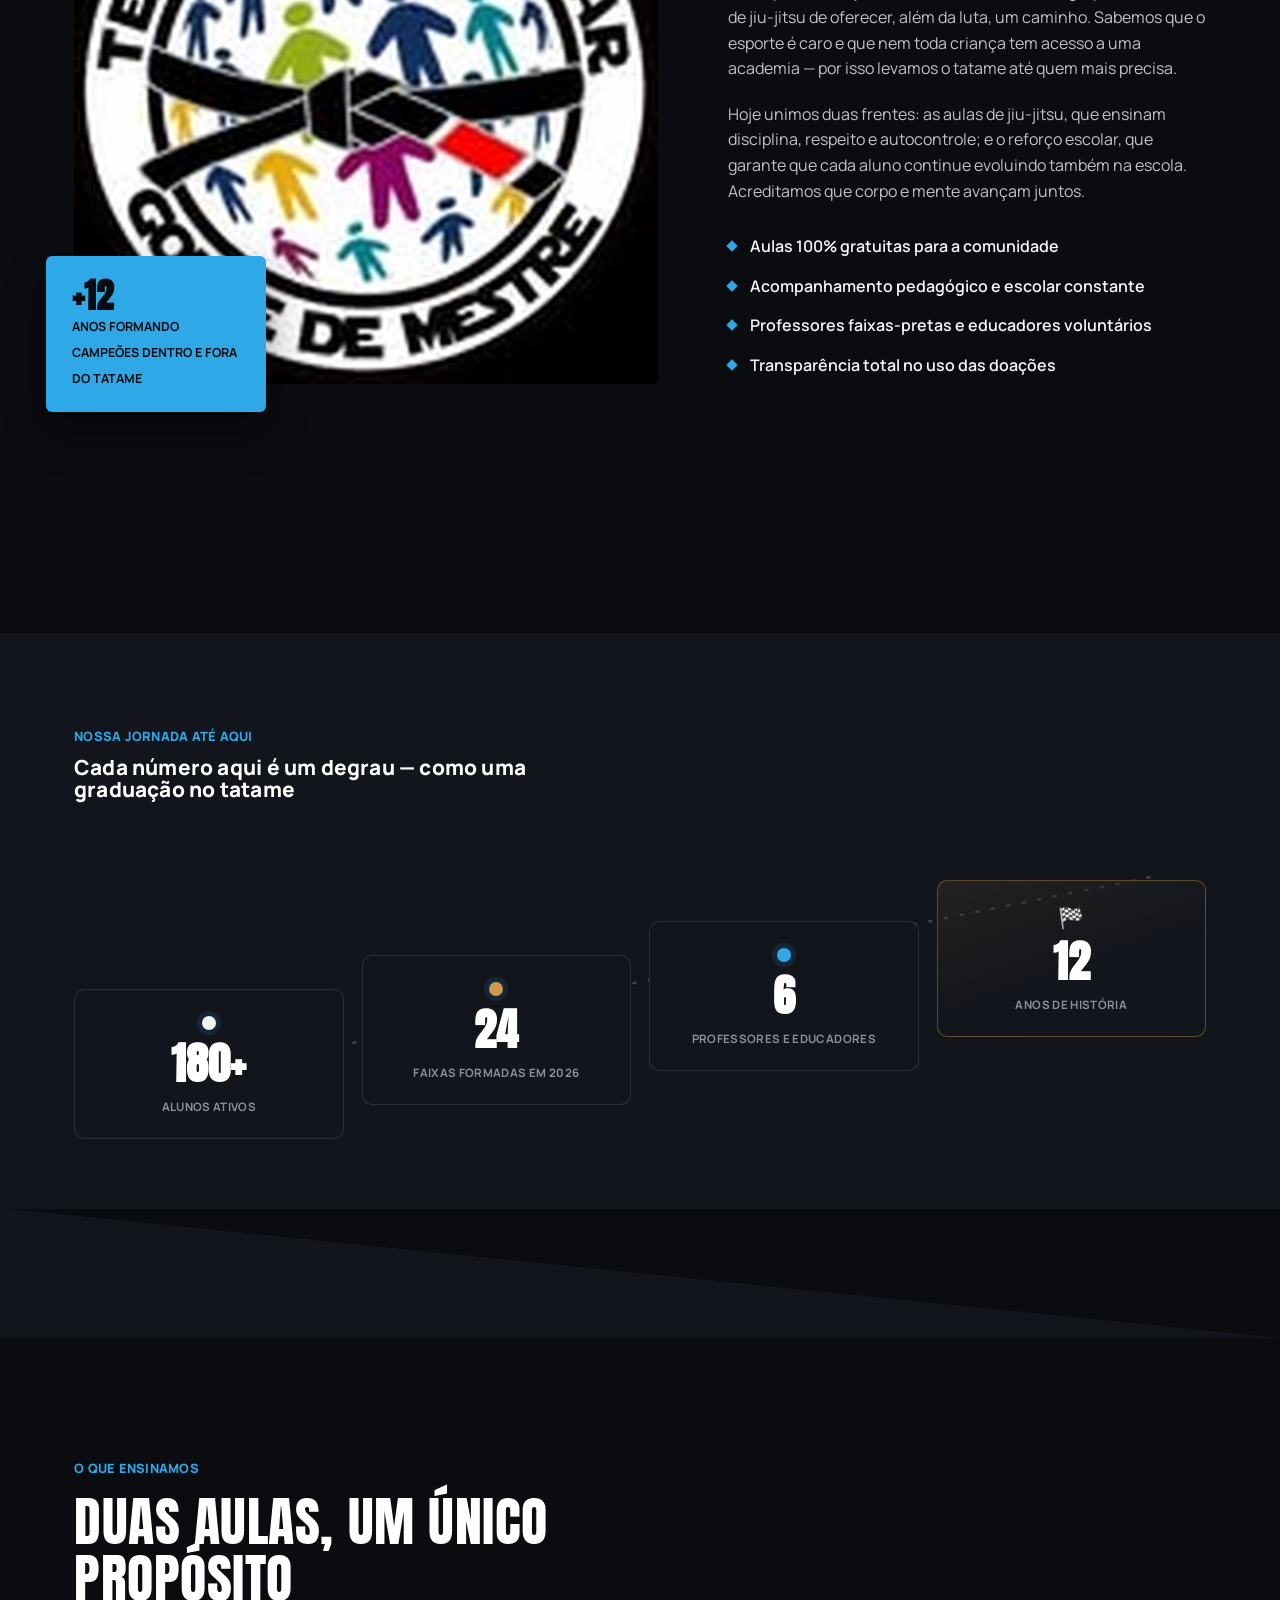
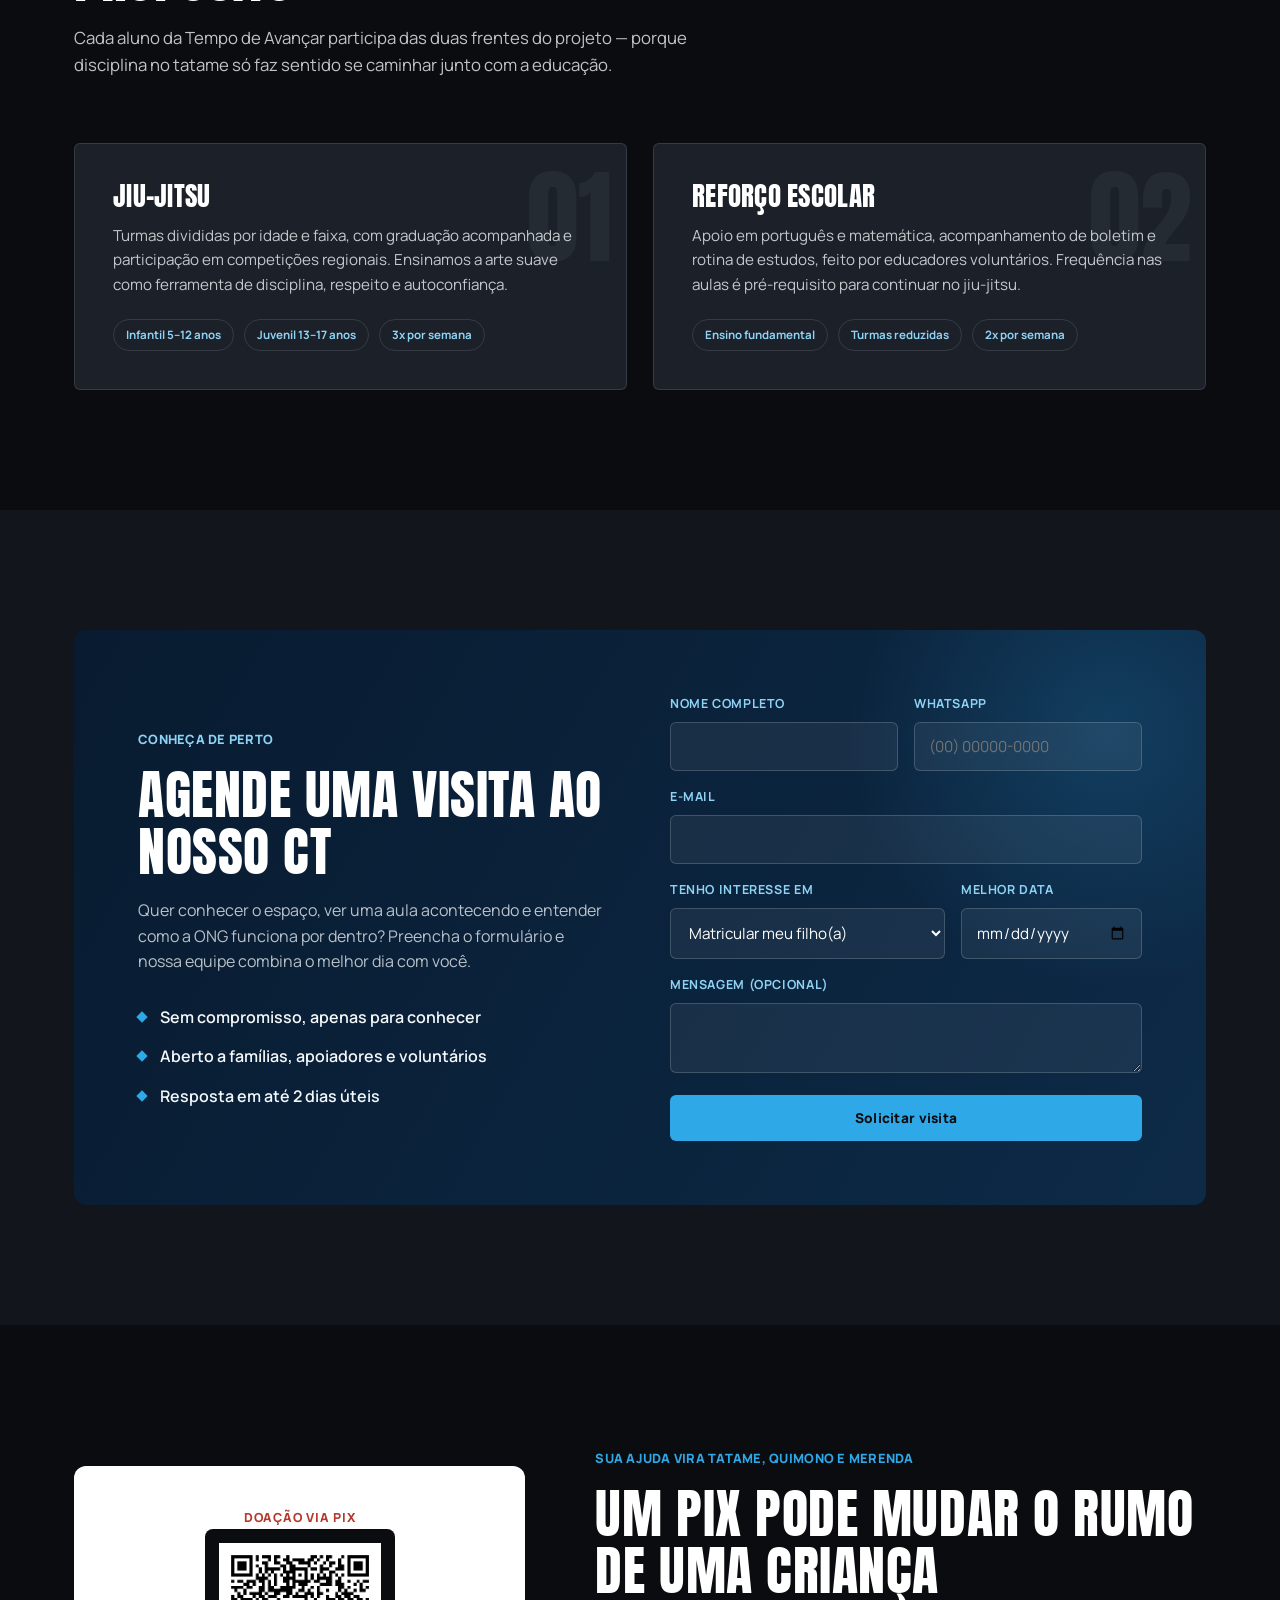
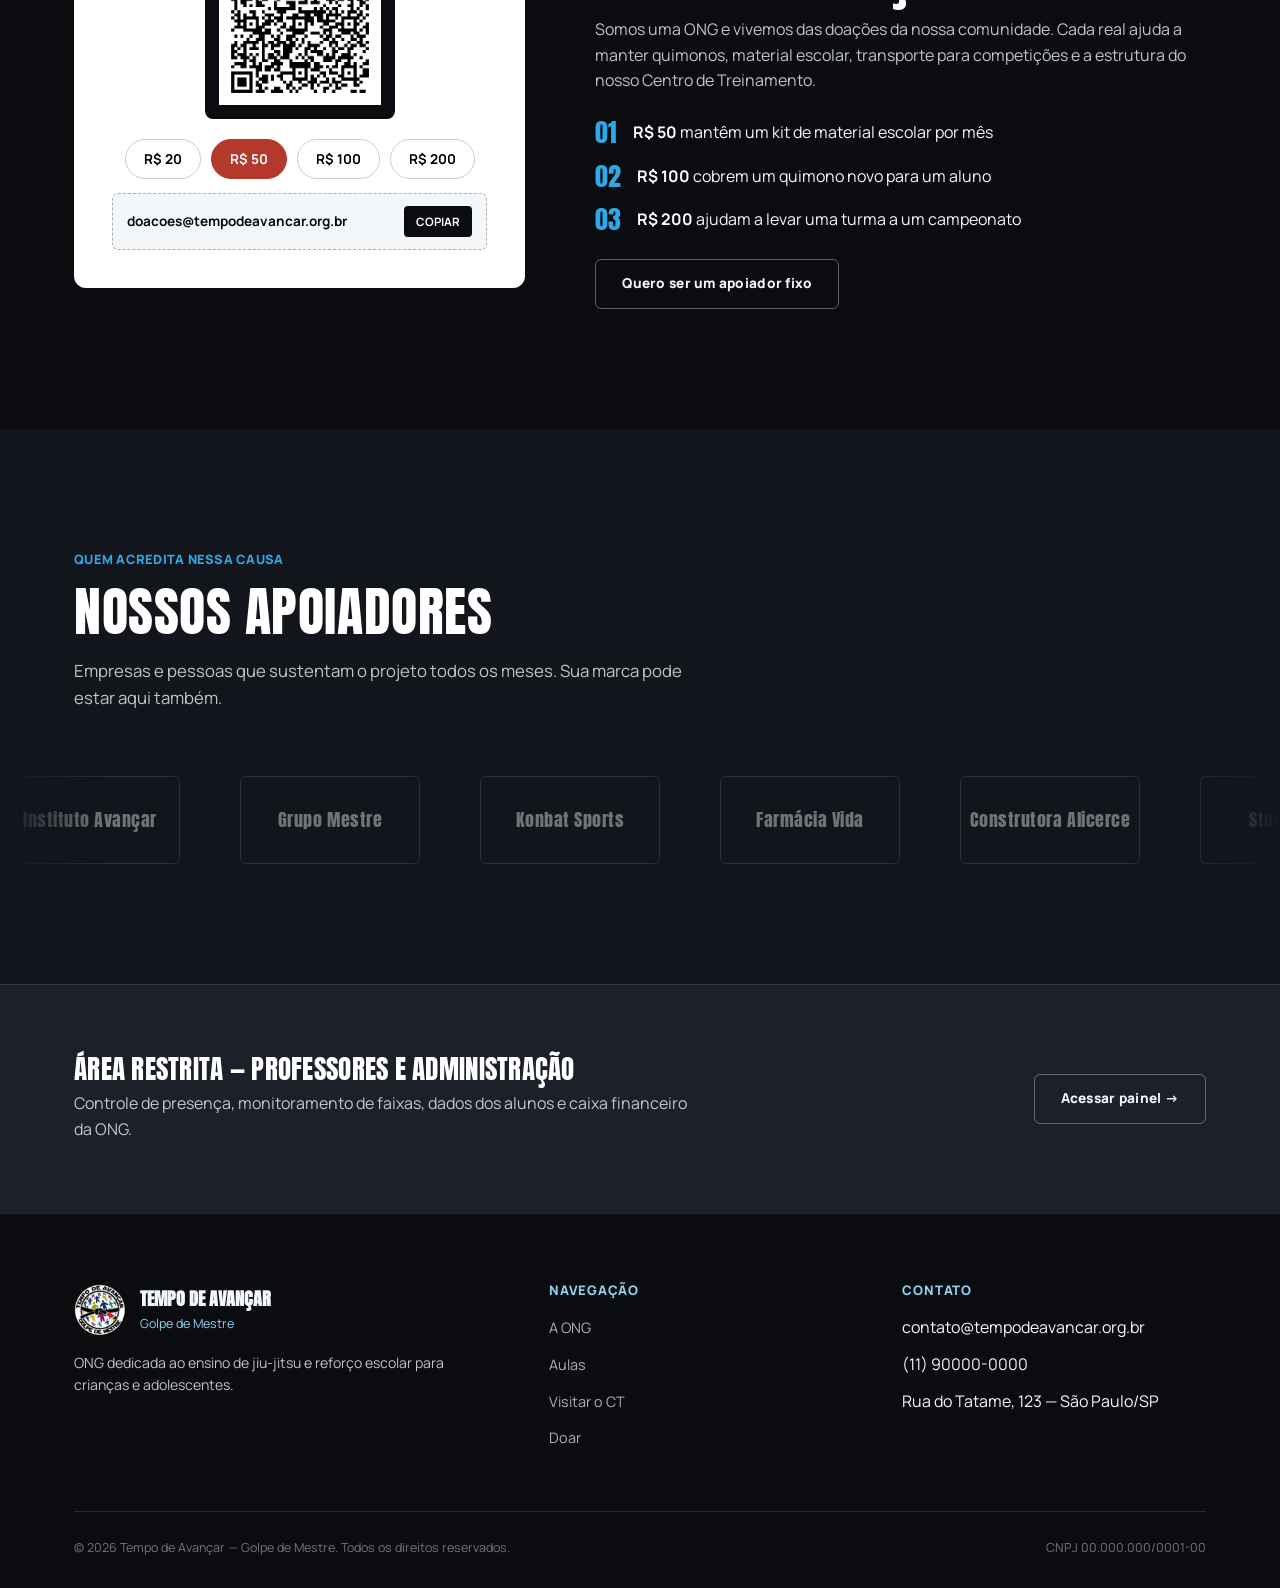
==== commit 705e761a: "testes e melhorias 1.1" ====
--- a/index.html
+++ b/index.html
@@ -11,7 +11,7 @@
 <link rel="stylesheet" href="css/style.css">
 </head>
 <body>
-
+ 
 <header class="cabecalho" id="cabecalho">
   <div class="marca">
     <img src="assets/logo-round.png" alt="Logotipo Tempo de Avançar">
@@ -34,7 +34,7 @@
     <button class="menu-toggle" id="menuToggle" aria-label="Abrir menu">☰</button>
   </div>
 </header>
-
+ 
 <!-- MENU MOBILE -->
 <nav id="menuMobile" style="display:none; position:fixed; inset:0; z-index:99; background:rgba(10,12,16,.98); padding:120px 32px 32px;">
   <ul style="list-style:none; padding:0; display:grid; gap:28px; font-family:var(--fonte-display); font-size:2rem;">
@@ -46,26 +46,30 @@
     <li><a href="admin/login.html" style="color:var(--azul-claro);">Área do professor</a></li>
   </ul>
 </nav>
-
-<!-- HERO -->
-<section class="hero">
-  <video class="hero-video" autoplay muted loop playsinline poster="assets/logo-original-upscaled.png">
-    <source src="assets/hero-bg.webm" type="video/webm">
-    <source src="assets/hero-bg.mp4" type="video/mp4">
-  </video>
-  <div class="hero-camada"></div>
-  <div class="container hero-conteudo">
-    <span class="olho">PROJETO SOCIAL DE JIU-JITSU E EDUCAÇÃO</span>
-    <h1 class="hero-titulo">É TEMPO DE <span class="contorno">AVANÇAR</span></h1>
-    <p class="hero-sub">Ensinamos jiu-jitsu e damos reforço escolar para crianças e adolescentes que precisam de um caminho. Disciplina no tatame, apoio na sala de aula — um golpe de mestre na vida de cada aluno.</p>
-    <div class="hero-acoes">
-      <a href="#visita" class="btn btn-primario">Agendar visita ao CT</a>
-      <a href="#doar" class="btn btn-contorno">Quero apoiar a ONG</a>
-    </div>
-  </div>
-  <div class="hero-rolar">ROLE PARA CONHECER</div>
-</section>
-
+ 
+<!-- HERO — o vídeo é "pilotado" pelo scroll: a barra .hero-scrub define quanto
+     de rolagem controla o vídeo; dentro dela, .hero fica grudada (sticky) na tela
+     enquanto o JS avança video.currentTime conforme a posição da rolagem. -->
+<div class="hero-scrub" id="heroScrub">
+  <section class="hero">
+    <video class="hero-video" id="heroVideo" muted playsinline preload="auto" poster="assets/logo-original-upscaled.png">
+      <source src="assets/hero-bg.webm" type="video/webm">
+      <source src="assets/hero-bg.mp4" type="video/mp4">
+    </video>
+    <div class="hero-camada"></div>
+    <div class="container hero-conteudo">
+      <span class="olho">PROJETO SOCIAL DE JIU-JITSU E EDUCAÇÃO</span>
+      <h1 class="hero-titulo">É TEMPO DE <span class="contorno">AVANÇAR</span></h1>
+      <p class="hero-sub">Ensinamos jiu-jitsu e damos reforço escolar para crianças e adolescentes que precisam de um caminho. Disciplina no tatame, apoio na sala de aula — um golpe de mestre na vida de cada aluno.</p>
+      <div class="hero-acoes">
+        <a href="#visita" class="btn btn-primario">Agendar visita ao CT</a>
+        <a href="#doar" class="btn btn-contorno">Quero apoiar a ONG</a>
+      </div>
+    </div>
+    <div class="hero-rolar">ROLE PARA CONHECER</div>
+  </section>
+</div>
+ 
 <!-- SOBRE -->
 <section class="secao" id="sobre">
   <div class="container grade-sobre">
@@ -90,21 +94,46 @@
     </div>
   </div>
 </section>
-
+ 
 <div class="corte"></div>
-
-<!-- NÚMEROS -->
-<section class="secao-cinza" style="padding:64px 0;">
-  <div class="container grade-numeros">
-    <div class="numero"><strong>180+</strong><span>ALUNOS ATIVOS</span></div>
-    <div class="numero"><strong>24</strong><span>FAIXAS FORMADAS EM 2026</span></div>
-    <div class="numero"><strong>6</strong><span>PROFESSORES E EDUCADORES</span></div>
-    <div class="numero"><strong>12</strong><span>ANOS DE HISTÓRIA</span></div>
-  </div>
-</section>
-
+ 
+<!-- NÚMEROS — trilha de conquistas, referência direta à jornada de faixas do jiu-jitsu -->
+<section class="secao-cinza secao-trilha">
+  <div class="container">
+    <div class="trilha-topo">
+      <span class="olho">NOSSA JORNADA ATÉ AQUI</span>
+      <h3 style="color:var(--branco-puro); font-family:var(--fonte-corpo); font-weight:800; text-transform:none; font-size:1.3rem; margin-top:8px;">Cada número aqui é um degrau — como uma graduação no tatame</h3>
+    </div>
+    <div class="trilha-numeros">
+      <svg class="trilha-linha" viewBox="0 0 1000 240" preserveAspectRatio="none" aria-hidden="true">
+        <path d="M 40 200 L 320 150 L 620 90 L 950 30" fill="none" stroke="rgba(244,247,249,.22)" stroke-width="2" stroke-dasharray="2 12" stroke-linecap="round"/>
+      </svg>
+      <div class="marco marco-1">
+        <span class="marco-ponto" style="background:#F4F7F9;"></span>
+        <strong>180+</strong>
+        <span class="marco-legenda">ALUNOS ATIVOS</span>
+      </div>
+      <div class="marco marco-2">
+        <span class="marco-ponto" style="background:var(--faixa-dourada);"></span>
+        <strong>24</strong>
+        <span class="marco-legenda">FAIXAS FORMADAS EM 2026</span>
+      </div>
+      <div class="marco marco-3">
+        <span class="marco-ponto" style="background:var(--azul-eletrico);"></span>
+        <strong>6</strong>
+        <span class="marco-legenda">PROFESSORES E EDUCADORES</span>
+      </div>
+      <div class="marco marco-4">
+        <span class="marco-bandeira">🏁</span>
+        <strong>12</strong>
+        <span class="marco-legenda">ANOS DE HISTÓRIA</span>
+      </div>
+    </div>
+  </div>
+</section>
+ 
 <div class="corte corte-inv"></div>
-
+ 
 <!-- AULAS -->
 <section class="secao" id="aulas">
   <div class="container">
@@ -137,7 +166,7 @@
     </div>
   </div>
 </section>
-
+ 
 <!-- VISITA -->
 <section class="secao secao-cinza" id="visita">
   <div class="container">
@@ -192,7 +221,7 @@
     </div>
   </div>
 </section>
-
+ 
 <!-- DOAÇÃO -->
 <section class="secao" id="doar">
   <div class="container grade-doacao">
@@ -225,7 +254,7 @@
     </div>
   </div>
 </section>
-
+ 
 <!-- APOIADORES -->
 <section class="secao secao-cinza" id="apoiadores">
   <div class="container">
@@ -239,7 +268,7 @@
     <div class="carrossel-trilho" id="trilhoApoiadores"></div>
   </div>
 </section>
-
+ 
 <!-- ACESSO ADMINISTRATIVO -->
 <section class="faixa-admin">
   <div class="container">
@@ -250,7 +279,7 @@
     <a href="admin/login.html" class="btn btn-contorno">Acessar painel →</a>
   </div>
 </section>
-
+ 
 <!-- RODAPÉ -->
 <footer class="rodape">
   <div class="container">
@@ -289,7 +318,8 @@
     </div>
   </div>
 </footer>
-
+ 
 <script src="js/main.js"></script>
 </body>
 </html>
+ 
--- a/css/style.css
+++ b/css/style.css
@@ -14,22 +14,22 @@
   --linha:        rgba(244,247,249,0.12);
   --faixa-vermelha:#B4392C;
   --faixa-dourada: #C99B4A;
-
+ 
   --fonte-display: 'Anton', 'Arial Narrow', sans-serif;
   --fonte-corpo:   'Manrope', -apple-system, sans-serif;
-
+ 
   --largura-maxima: 1180px;
   --raio: 6px;
   --transicao: .35s cubic-bezier(.4,0,.2,1);
 }
-
+ 
 *,*::before,*::after{box-sizing:border-box;}
 html{scroll-behavior:smooth;}
 @media (prefers-reduced-motion: reduce){
   html{scroll-behavior:auto;}
   *{animation-duration:.01ms !important; animation-iteration-count:1 !important; transition-duration:.01ms !important;}
 }
-
+ 
 body{
   margin:0;
   background:var(--preto);
@@ -39,19 +39,19 @@
   line-height:1.6;
   -webkit-font-smoothing:antialiased;
 }
-
+ 
 img{max-width:100%; display:block;}
 a{color:inherit; text-decoration:none;}
 button{font-family:inherit; cursor:pointer;}
 :focus-visible{outline:3px solid var(--azul-eletrico); outline-offset:3px;}
-
+ 
 .container{
   width:100%;
   max-width:var(--largura-maxima);
   margin:0 auto;
   padding:0 24px;
 }
-
+ 
 h1,h2,h3,h4{
   font-family:var(--fonte-display);
   font-weight:400;
@@ -60,12 +60,12 @@
   margin:0;
   text-transform:uppercase;
 }
-
+ 
 h2{font-size:clamp(2rem, 4.5vw, 3.4rem); color:var(--branco-puro);}
 h3{font-size:clamp(1.3rem, 2.4vw, 1.7rem);}
-
+ 
 p{max-width:62ch; color:rgba(244,247,249,0.78);}
-
+ 
 .olho{
   font-family:var(--fonte-corpo);
   font-weight:800;
@@ -73,7 +73,7 @@
   color:var(--azul-eletrico);
   letter-spacing:.02em;
 }
-
+ 
 /* ---------- Header ---------- */
 .cabecalho{
   position:fixed; top:0; left:0; right:0; z-index:100;
@@ -92,14 +92,14 @@
 .marca img{width:46px; height:46px; border-radius:50%; border:2px solid var(--azul-eletrico);}
 .marca span{font-family:var(--fonte-display); font-size:1.05rem; letter-spacing:.02em; line-height:1;}
 .marca small{display:block; font-family:var(--fonte-corpo); font-weight:600; font-size:.62rem; color:var(--azul-claro); letter-spacing:.14em; margin-top:2px;}
-
+ 
 .nav-desktop{display:flex; gap:34px; list-style:none; margin:0; padding:0;}
 .nav-desktop li{margin-right:34px;}
 .nav-desktop li:last-child{margin-right:0;}
 .nav-desktop a{font-size:.88rem; font-weight:600; color:var(--branco); position:relative; padding:6px 0;}
 .nav-desktop a::after{content:''; position:absolute; left:0; bottom:0; width:0; height:2px; background:var(--azul-eletrico); transition:width var(--transicao);}
 .nav-desktop a:hover::after{width:100%;}
-
+ 
 .btn{
   display:inline-flex; align-items:center; justify-content:center; gap:8px;
   padding:13px 26px; border-radius:var(--raio);
@@ -113,17 +113,28 @@
 .btn-contorno:hover{border-color:var(--branco-puro);}
 .btn-doar{background:var(--faixa-vermelha); color:var(--branco-puro);}
 .btn-doar:hover{background:#c94434;}
-
+ 
 .menu-toggle{display:none; background:none; border:none; color:var(--branco); font-size:1.6rem; padding:4px;}
-
-/* ---------- Hero ---------- */
+ 
+/* ---------- Hero (vídeo controlado pelo scroll) ---------- */
+/* A altura desta faixa é o "trilho" de rolagem: quanto maior, mais devagar
+   o vídeo avança em relação à rolagem da página. */
+.hero-scrub{
+  position:relative;
+  height:320vh;
+}
 .hero{
-  position:relative; min-height:100vh; display:flex; align-items:flex-end;
+  position:sticky; top:0;
+  min-height:100vh; height:100vh; display:flex; align-items:flex-end;
   overflow:hidden; padding-bottom:90px;
 }
 .hero-video{
   position:absolute; inset:0; width:100%; height:100%; object-fit:cover;
   filter:grayscale(15%) brightness(.55);
+}
+@media (max-width:960px){
+  .hero-scrub{height:auto;}
+  .hero{position:relative; top:auto;}
 }
 .hero-camada{
   position:absolute; inset:0;
@@ -145,14 +156,14 @@
 }
 .hero-rolar::after{content:''; width:1px; height:56px; background:rgba(244,247,249,.4); animation:cair 2.2s ease-in-out infinite;}
 @keyframes cair{0%{transform:scaleY(0); transform-origin:top;} 50%{transform:scaleY(1); transform-origin:top;} 51%{transform-origin:bottom;} 100%{transform:scaleY(0); transform-origin:bottom;}}
-
+ 
 /* ---------- Seções gerais ---------- */
 .secao{padding:120px 0;}
 .secao-cinza{background:var(--preto-suave);}
 .cabecalho-secao{max-width:640px; margin-bottom:64px;}
 .cabecalho-secao .olho{display:block; margin-bottom:14px;}
 .cabecalho-secao p{margin-top:18px; font-size:1.05rem;}
-
+ 
 /* Diagonal divider — referencia o corte diagonal da faixa preta na logo */
 .corte{
   position:relative; height:130px; margin-top:-1px;
@@ -160,7 +171,7 @@
   clip-path:polygon(0 100%, 100% 0, 100% 100%);
 }
 .corte-inv{background:var(--preto-suave); clip-path:polygon(0 0, 100% 100%, 0 100%);}
-
+ 
 /* ---------- Sobre ---------- */
 .grade-sobre{display:grid; grid-template-columns:1.1fr .9fr; gap:70px; align-items:center;}
 .sobre-imagem{position:relative;}
@@ -176,7 +187,7 @@
 .lista-valores{list-style:none; margin:30px 0 0; padding:0; display:grid; gap:14px;}
 .lista-valores li{display:flex; gap:14px; align-items:flex-start; font-weight:600; color:var(--branco);}
 .lista-valores li::before{content:''; width:8px; height:8px; margin-top:8px; flex-shrink:0; background:var(--azul-eletrico); transform:rotate(45deg);}
-
+ 
 /* ---------- Aulas ---------- */
 .grade-aulas{display:grid; grid-template-columns:repeat(2,1fr); gap:26px;}
 .cartao-aula{
@@ -189,7 +200,7 @@
 .cartao-aula p{margin:0 0 22px; font-size:.95rem;}
 .tag-linha{display:flex; flex-wrap:wrap; gap:10px;}
 .tag{font-size:.72rem; font-weight:700; padding:6px 12px; border:1px solid var(--linha); border-radius:99px; color:var(--azul-claro);}
-
+ 
 /* ---------- Visita ---------- */
 .painel-visita{
   background:linear-gradient(120deg, var(--azul-profundo), var(--azul-marinho));
@@ -212,7 +223,7 @@
 .linha-dupla{display:grid; grid-template-columns:1fr 1fr; gap:16px;}
 .confirmacao{display:none; background:rgba(47,168,232,.12); border:1px solid var(--azul-eletrico); border-radius:var(--raio); padding:16px 18px; font-size:.9rem; color:var(--azul-claro);}
 .confirmacao.ativo{display:block;}
-
+ 
 /* ---------- Doação ---------- */
 .grade-doacao{display:grid; grid-template-columns:.85fr 1.15fr; gap:70px; align-items:center;}
 .caixa-pix{
@@ -233,7 +244,7 @@
 .doacao-texto ul{list-style:none; margin:26px 0; padding:0; display:grid; gap:18px;}
 .doacao-texto li{display:grid; grid-template-columns:auto 1fr; gap:16px; align-items:flex-start;}
 .doacao-texto li .marcador{font-family:var(--fonte-display); font-size:1.6rem; color:var(--azul-eletrico); line-height:1;}
-
+ 
 /* ---------- Apoiadores / carrossel ---------- */
 .carrossel-wrap{overflow:hidden; position:relative; margin-top:20px;
   -webkit-mask-image:linear-gradient(90deg, transparent, #000 8%, #000 92%, transparent);
@@ -248,17 +259,46 @@
   border:1px solid var(--linha); border-radius:var(--raio); transition:var(--transicao);
 }
 .apoiador:hover{color:var(--branco-puro); border-color:var(--azul-eletrico);}
-
-/* ---------- Números ---------- */
-.grade-numeros{display:grid; grid-template-columns:repeat(4,1fr); gap:30px; text-align:center;}
-.numero strong{display:block; font-family:var(--fonte-display); font-size:clamp(2.4rem,4vw,3.6rem); color:var(--azul-eletrico);}
-.numero span{font-size:.82rem; color:rgba(244,247,249,.6); font-weight:600;}
-
+ 
+/* ---------- Números / Trilha de conquistas ---------- */
+.secao-trilha{padding:90px 0 70px;}
+.trilha-topo{max-width:560px; margin-bottom:40px;}
+.trilha-numeros{
+  position:relative;
+  display:grid; grid-template-columns:repeat(4,1fr); align-items:end;
+  gap:18px; padding-top:40px; margin-top:20px;
+}
+.trilha-linha{position:absolute; inset:0; width:100%; height:100%; z-index:0;}
+.marco{
+  position:relative; z-index:1;
+  display:flex; flex-direction:column; align-items:center; text-align:center; gap:12px;
+  background:var(--preto-suave); border:1px solid var(--linha); border-radius:10px;
+  padding:26px 16px 22px; transition:transform var(--transicao), border-color var(--transicao);
+}
+.marco:hover{transform:translateY(-6px); border-color:var(--azul-eletrico);}
+.marco-ponto{width:14px; height:14px; border-radius:50%; box-shadow:0 0 0 5px rgba(47,168,232,.12);}
+.marco-bandeira{font-size:1.3rem; line-height:1;}
+.marco strong{font-family:var(--fonte-display); font-size:clamp(2rem,3.4vw,2.8rem); color:var(--branco-puro); line-height:1;}
+.marco-legenda{font-size:.72rem; font-weight:700; letter-spacing:.03em; color:rgba(244,247,249,.55);}
+/* escadinha ascendente, como uma trilha de graduação */
+.marco-2{margin-bottom:34px;}
+.marco-3{margin-bottom:68px;}
+.marco-4{margin-bottom:102px; border-color:rgba(201,155,74,.4); background:linear-gradient(160deg, rgba(201,155,74,.1), var(--preto-suave) 60%);}
+ 
+@media (max-width:960px){
+  .trilha-numeros{grid-template-columns:1fr 1fr; row-gap:26px;}
+  .marco-2, .marco-3, .marco-4{margin-bottom:0;}
+  .trilha-linha{display:none;}
+}
+@media (max-width:600px){
+  .trilha-numeros{grid-template-columns:1fr;}
+}
+ 
 /* ---------- Acesso administrativo ---------- */
 .faixa-admin{background:var(--grafite); border-top:1px solid var(--linha); padding:70px 0;}
 .faixa-admin .container{display:flex; justify-content:space-between; align-items:center; gap:30px; flex-wrap:wrap;}
 .faixa-admin h3{color:var(--branco-puro); margin-bottom:8px;}
-
+ 
 /* ---------- Rodapé ---------- */
 .rodape{background:var(--preto); border-top:1px solid var(--linha); padding:70px 0 30px;}
 .grade-rodape{display:grid; grid-template-columns:1.4fr 1fr 1fr; gap:50px; margin-bottom:60px;}
@@ -269,7 +309,7 @@
 .rodape a{font-size:.9rem; color:rgba(244,247,249,.7);}
 .rodape a:hover{color:var(--branco-puro);}
 .linha-base{border-top:1px solid var(--linha); padding-top:26px; display:flex; justify-content:space-between; flex-wrap:wrap; gap:12px; font-size:.78rem; color:rgba(244,247,249,.45);}
-
+ 
 /* ---------- Responsivo ---------- */
 @media (max-width:960px){
   .nav-desktop{display:none;}
@@ -282,3 +322,4 @@
   .secao{padding:80px 0;}
   .selo-flutuante{position:static; margin-top:-40px; margin-left:20px; width:fit-content;}
 }
+ 
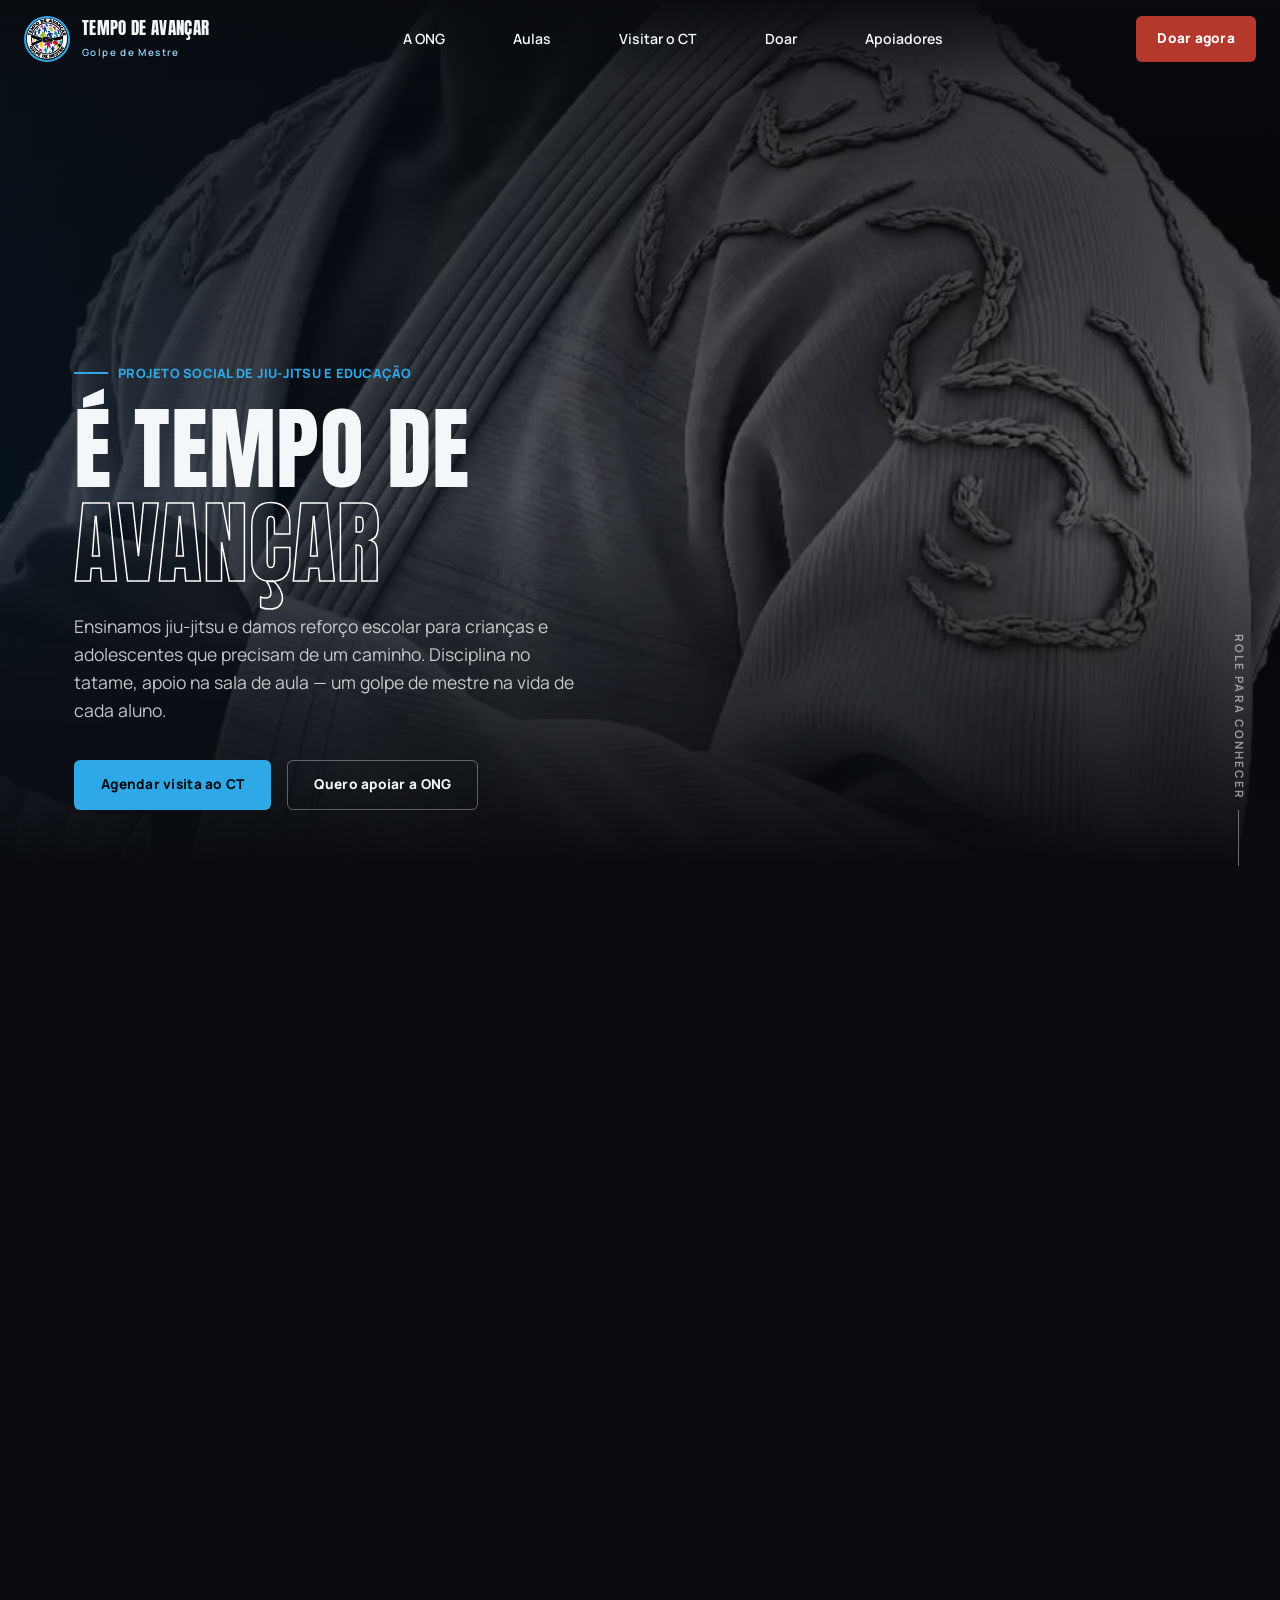
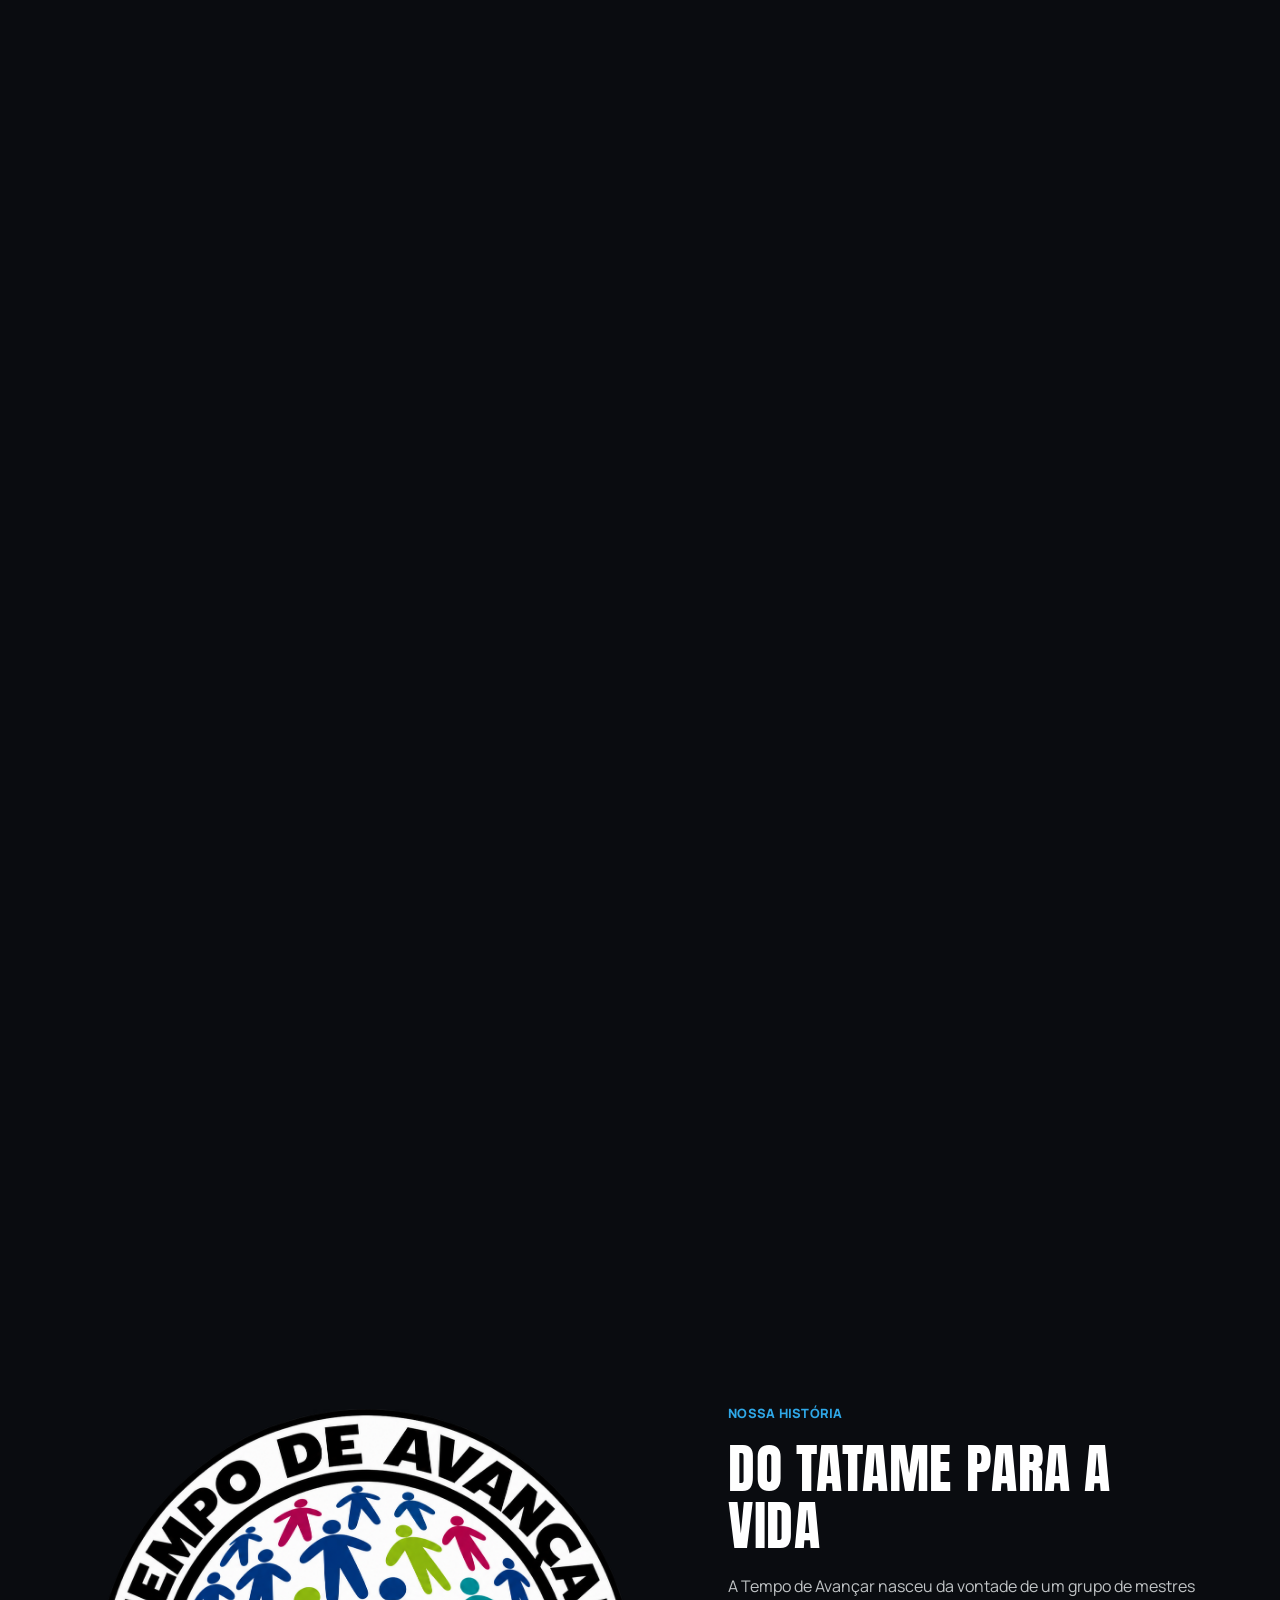
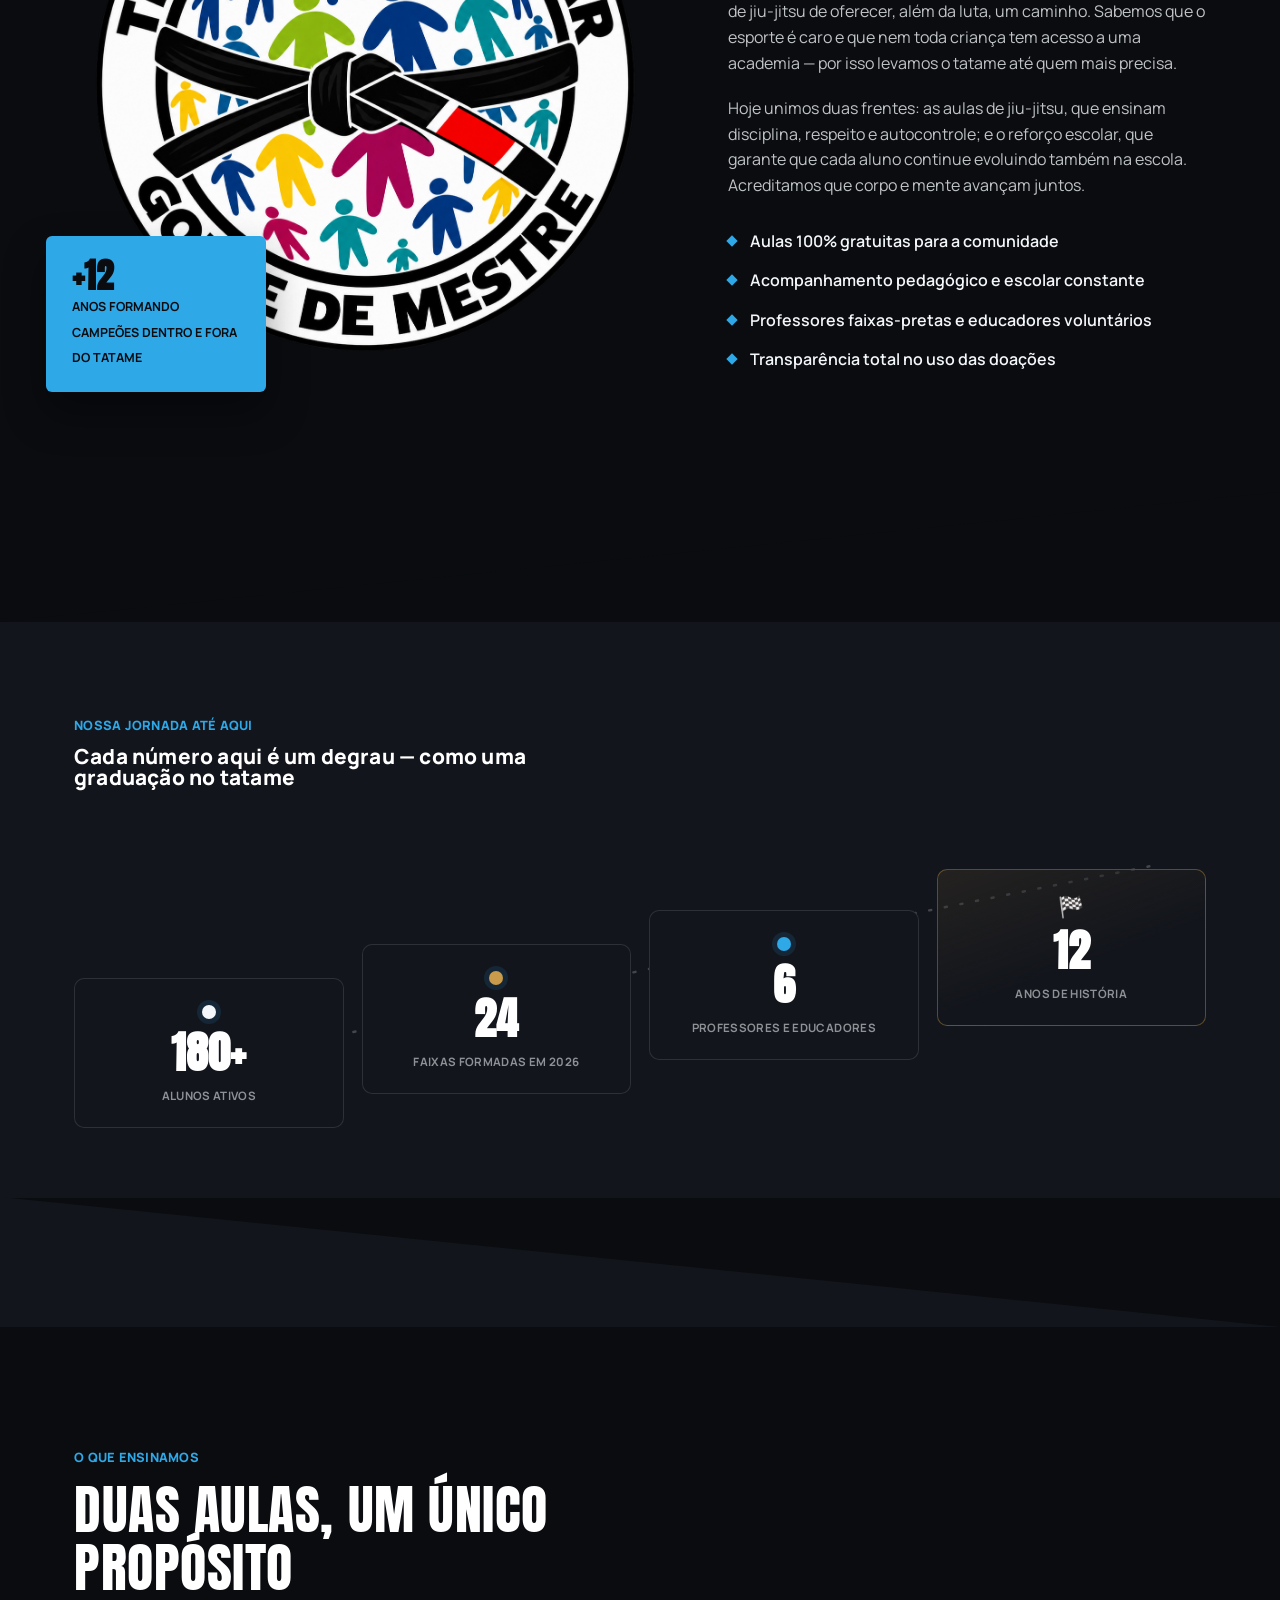
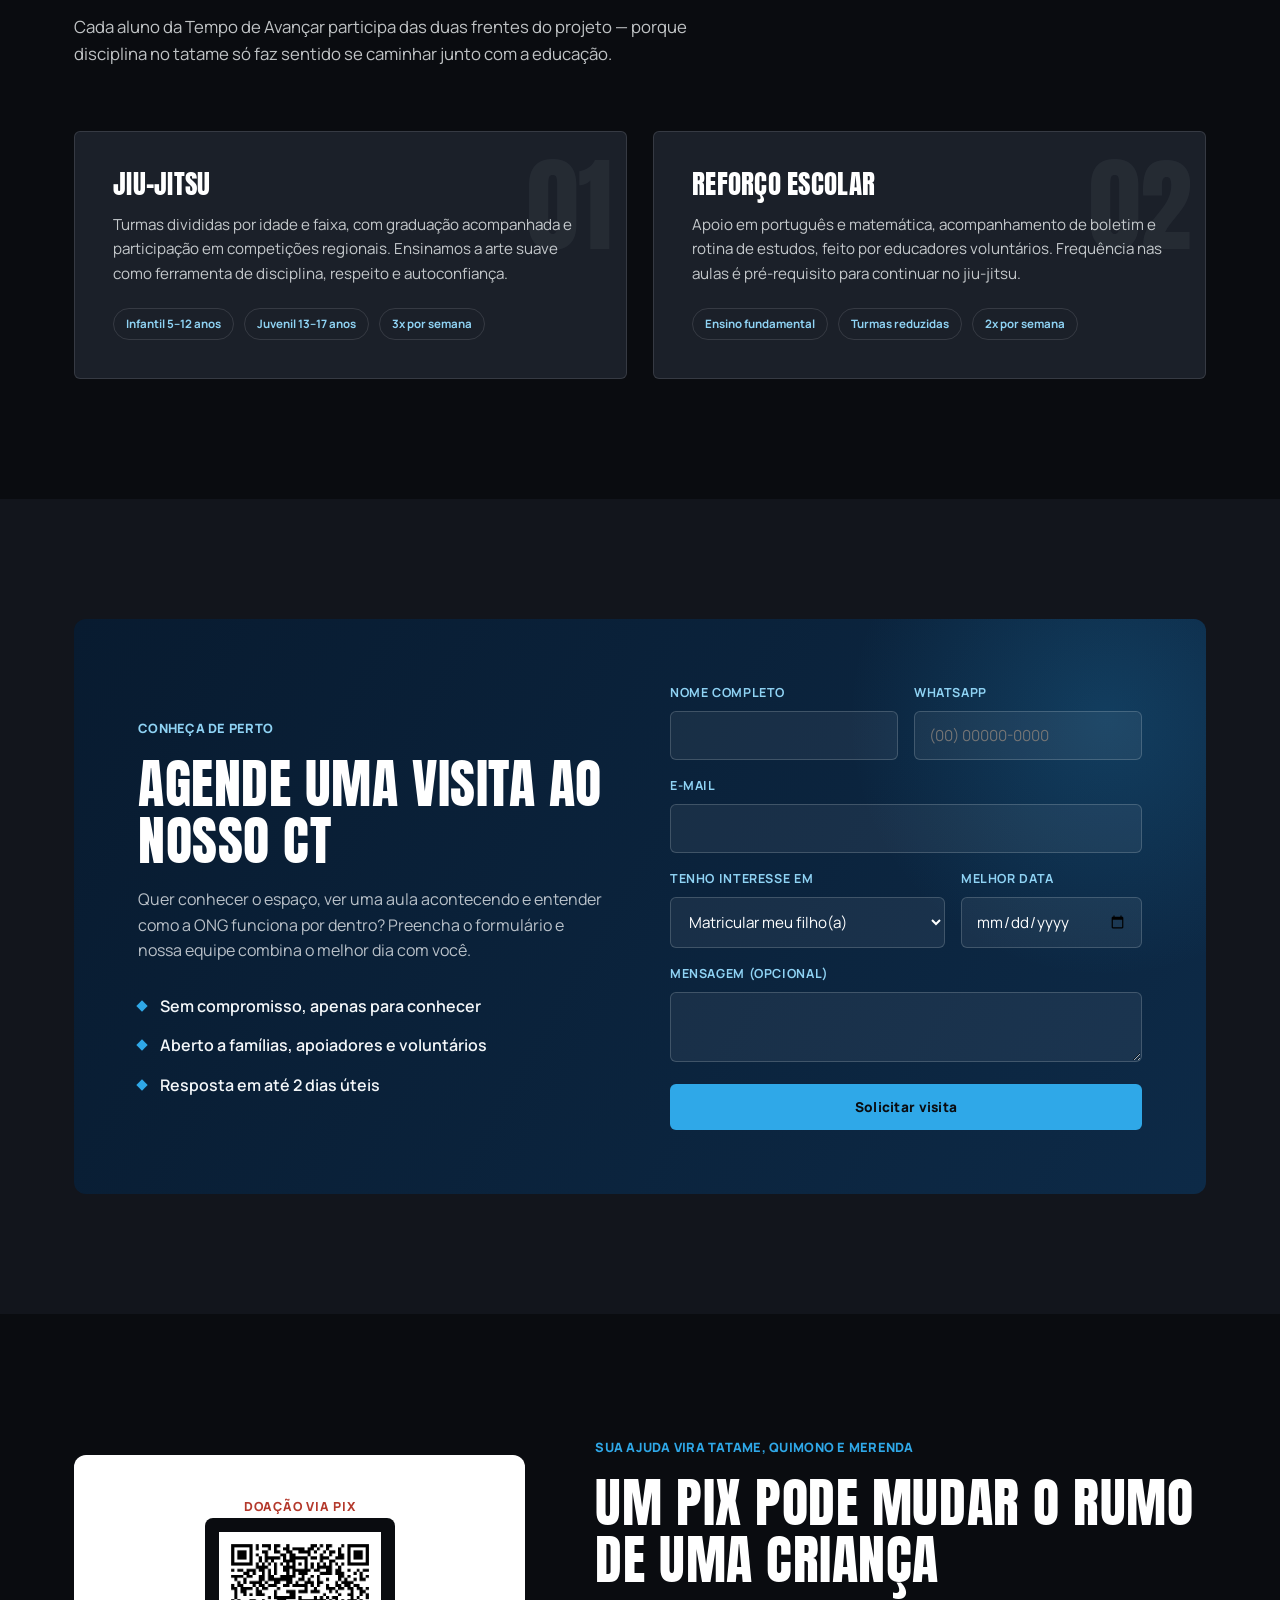
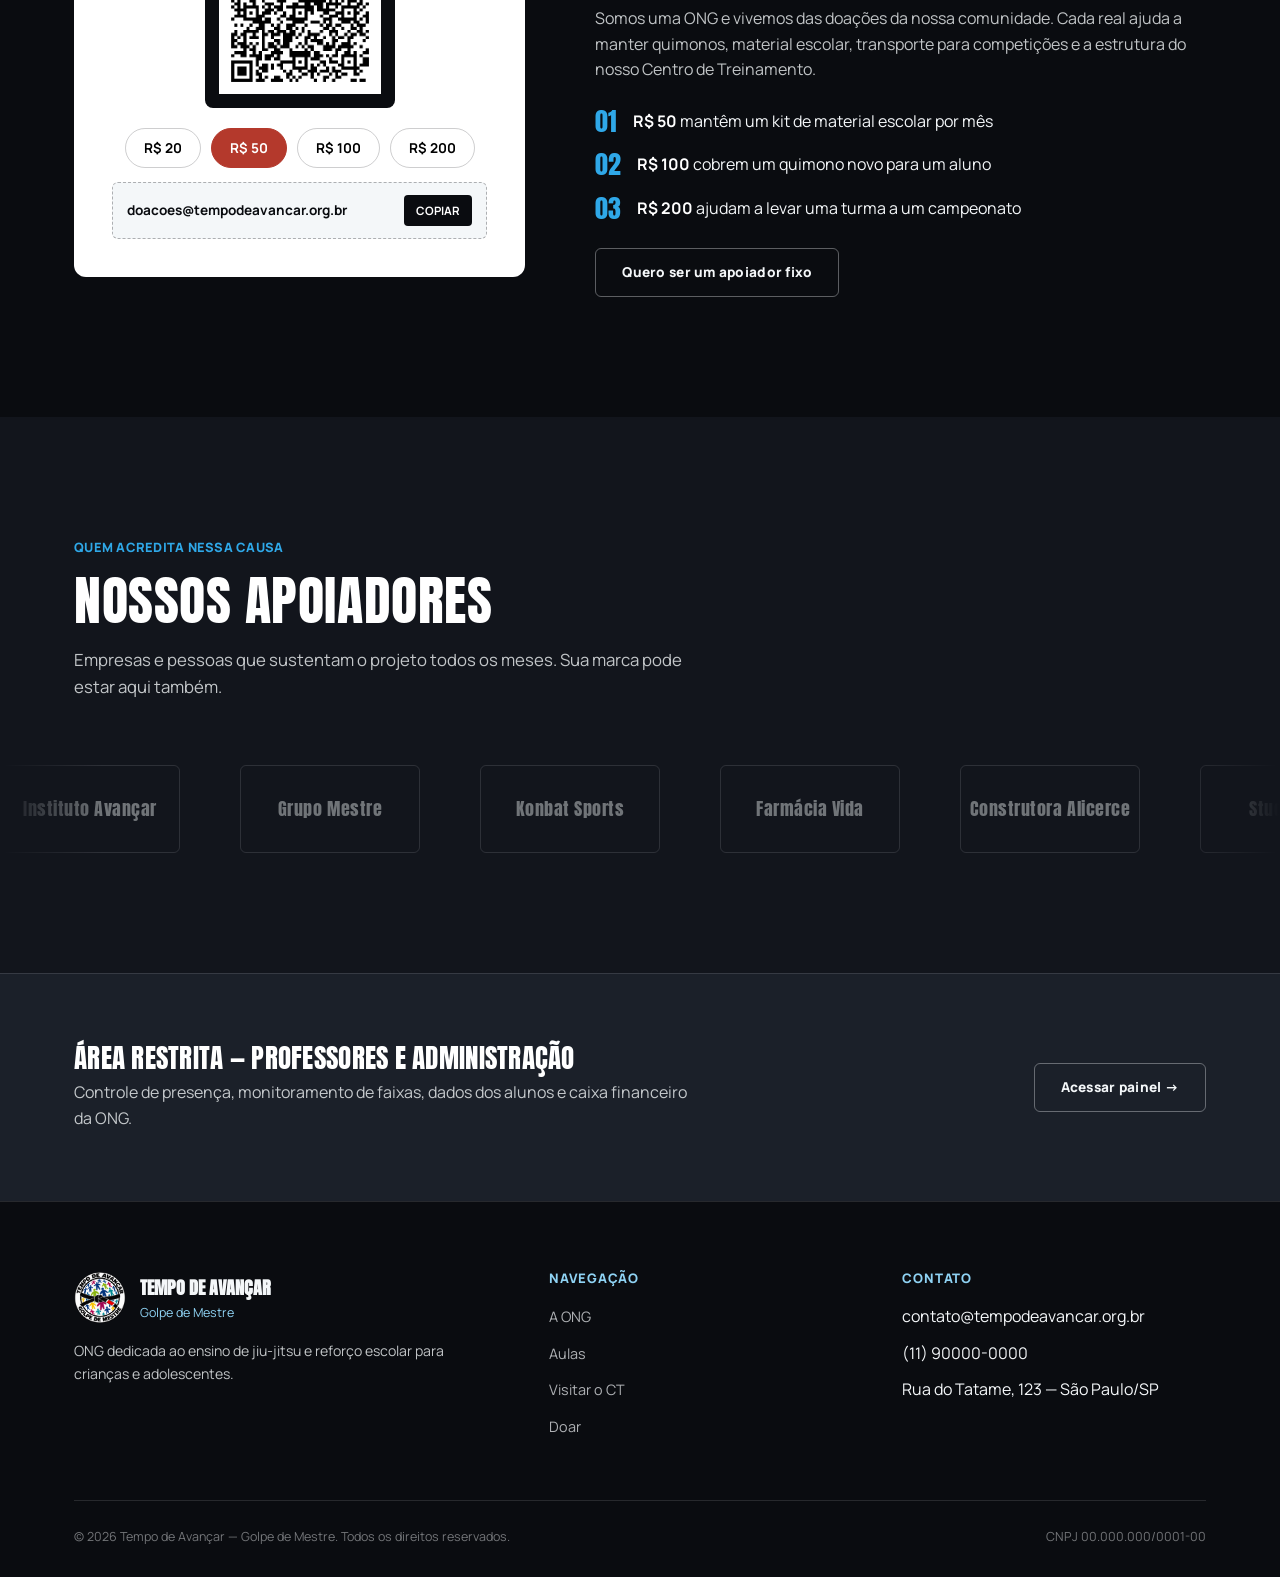
==== commit 71334a31: "melhoria da mudança 1.2" ====
--- a/index.html
+++ b/index.html
@@ -11,7 +11,7 @@
 <link rel="stylesheet" href="css/style.css">
 </head>
 <body>
- 
+
 <header class="cabecalho" id="cabecalho">
   <div class="marca">
     <img src="assets/logo-round.png" alt="Logotipo Tempo de Avançar">
@@ -34,7 +34,7 @@
     <button class="menu-toggle" id="menuToggle" aria-label="Abrir menu">☰</button>
   </div>
 </header>
- 
+
 <!-- MENU MOBILE -->
 <nav id="menuMobile" style="display:none; position:fixed; inset:0; z-index:99; background:rgba(10,12,16,.98); padding:120px 32px 32px;">
   <ul style="list-style:none; padding:0; display:grid; gap:28px; font-family:var(--fonte-display); font-size:2rem;">
@@ -46,7 +46,7 @@
     <li><a href="admin/login.html" style="color:var(--azul-claro);">Área do professor</a></li>
   </ul>
 </nav>
- 
+
 <!-- HERO — o vídeo é "pilotado" pelo scroll: a barra .hero-scrub define quanto
      de rolagem controla o vídeo; dentro dela, .hero fica grudada (sticky) na tela
      enquanto o JS avança video.currentTime conforme a posição da rolagem. -->
@@ -69,7 +69,7 @@
     <div class="hero-rolar">ROLE PARA CONHECER</div>
   </section>
 </div>
- 
+
 <!-- SOBRE -->
 <section class="secao" id="sobre">
   <div class="container grade-sobre">
@@ -94,9 +94,9 @@
     </div>
   </div>
 </section>
- 
+
 <div class="corte"></div>
- 
+
 <!-- NÚMEROS — trilha de conquistas, referência direta à jornada de faixas do jiu-jitsu -->
 <section class="secao-cinza secao-trilha">
   <div class="container">
@@ -131,9 +131,9 @@
     </div>
   </div>
 </section>
- 
+
 <div class="corte corte-inv"></div>
- 
+
 <!-- AULAS -->
 <section class="secao" id="aulas">
   <div class="container">
@@ -166,7 +166,7 @@
     </div>
   </div>
 </section>
- 
+
 <!-- VISITA -->
 <section class="secao secao-cinza" id="visita">
   <div class="container">
@@ -221,7 +221,7 @@
     </div>
   </div>
 </section>
- 
+
 <!-- DOAÇÃO -->
 <section class="secao" id="doar">
   <div class="container grade-doacao">
@@ -254,7 +254,7 @@
     </div>
   </div>
 </section>
- 
+
 <!-- APOIADORES -->
 <section class="secao secao-cinza" id="apoiadores">
   <div class="container">
@@ -268,7 +268,7 @@
     <div class="carrossel-trilho" id="trilhoApoiadores"></div>
   </div>
 </section>
- 
+
 <!-- ACESSO ADMINISTRATIVO -->
 <section class="faixa-admin">
   <div class="container">
@@ -279,7 +279,7 @@
     <a href="admin/login.html" class="btn btn-contorno">Acessar painel →</a>
   </div>
 </section>
- 
+
 <!-- RODAPÉ -->
 <footer class="rodape">
   <div class="container">
@@ -318,8 +318,7 @@
     </div>
   </div>
 </footer>
- 
+
 <script src="js/main.js"></script>
 </body>
 </html>
- 
--- a/css/style.css
+++ b/css/style.css
@@ -14,22 +14,22 @@
   --linha:        rgba(244,247,249,0.12);
   --faixa-vermelha:#B4392C;
   --faixa-dourada: #C99B4A;
- 
+
   --fonte-display: 'Anton', 'Arial Narrow', sans-serif;
   --fonte-corpo:   'Manrope', -apple-system, sans-serif;
- 
+
   --largura-maxima: 1180px;
   --raio: 6px;
   --transicao: .35s cubic-bezier(.4,0,.2,1);
 }
- 
+
 *,*::before,*::after{box-sizing:border-box;}
 html{scroll-behavior:smooth;}
 @media (prefers-reduced-motion: reduce){
   html{scroll-behavior:auto;}
   *{animation-duration:.01ms !important; animation-iteration-count:1 !important; transition-duration:.01ms !important;}
 }
- 
+
 body{
   margin:0;
   background:var(--preto);
@@ -39,19 +39,19 @@
   line-height:1.6;
   -webkit-font-smoothing:antialiased;
 }
- 
+
 img{max-width:100%; display:block;}
 a{color:inherit; text-decoration:none;}
 button{font-family:inherit; cursor:pointer;}
 :focus-visible{outline:3px solid var(--azul-eletrico); outline-offset:3px;}
- 
+
 .container{
   width:100%;
   max-width:var(--largura-maxima);
   margin:0 auto;
   padding:0 24px;
 }
- 
+
 h1,h2,h3,h4{
   font-family:var(--fonte-display);
   font-weight:400;
@@ -60,12 +60,12 @@
   margin:0;
   text-transform:uppercase;
 }
- 
+
 h2{font-size:clamp(2rem, 4.5vw, 3.4rem); color:var(--branco-puro);}
 h3{font-size:clamp(1.3rem, 2.4vw, 1.7rem);}
- 
+
 p{max-width:62ch; color:rgba(244,247,249,0.78);}
- 
+
 .olho{
   font-family:var(--fonte-corpo);
   font-weight:800;
@@ -73,7 +73,7 @@
   color:var(--azul-eletrico);
   letter-spacing:.02em;
 }
- 
+
 /* ---------- Header ---------- */
 .cabecalho{
   position:fixed; top:0; left:0; right:0; z-index:100;
@@ -92,14 +92,14 @@
 .marca img{width:46px; height:46px; border-radius:50%; border:2px solid var(--azul-eletrico);}
 .marca span{font-family:var(--fonte-display); font-size:1.05rem; letter-spacing:.02em; line-height:1;}
 .marca small{display:block; font-family:var(--fonte-corpo); font-weight:600; font-size:.62rem; color:var(--azul-claro); letter-spacing:.14em; margin-top:2px;}
- 
+
 .nav-desktop{display:flex; gap:34px; list-style:none; margin:0; padding:0;}
 .nav-desktop li{margin-right:34px;}
 .nav-desktop li:last-child{margin-right:0;}
 .nav-desktop a{font-size:.88rem; font-weight:600; color:var(--branco); position:relative; padding:6px 0;}
 .nav-desktop a::after{content:''; position:absolute; left:0; bottom:0; width:0; height:2px; background:var(--azul-eletrico); transition:width var(--transicao);}
 .nav-desktop a:hover::after{width:100%;}
- 
+
 .btn{
   display:inline-flex; align-items:center; justify-content:center; gap:8px;
   padding:13px 26px; border-radius:var(--raio);
@@ -113,9 +113,9 @@
 .btn-contorno:hover{border-color:var(--branco-puro);}
 .btn-doar{background:var(--faixa-vermelha); color:var(--branco-puro);}
 .btn-doar:hover{background:#c94434;}
- 
+
 .menu-toggle{display:none; background:none; border:none; color:var(--branco); font-size:1.6rem; padding:4px;}
- 
+
 /* ---------- Hero (vídeo controlado pelo scroll) ---------- */
 /* A altura desta faixa é o "trilho" de rolagem: quanto maior, mais devagar
    o vídeo avança em relação à rolagem da página. */
@@ -156,14 +156,14 @@
 }
 .hero-rolar::after{content:''; width:1px; height:56px; background:rgba(244,247,249,.4); animation:cair 2.2s ease-in-out infinite;}
 @keyframes cair{0%{transform:scaleY(0); transform-origin:top;} 50%{transform:scaleY(1); transform-origin:top;} 51%{transform-origin:bottom;} 100%{transform:scaleY(0); transform-origin:bottom;}}
- 
+
 /* ---------- Seções gerais ---------- */
 .secao{padding:120px 0;}
 .secao-cinza{background:var(--preto-suave);}
 .cabecalho-secao{max-width:640px; margin-bottom:64px;}
 .cabecalho-secao .olho{display:block; margin-bottom:14px;}
 .cabecalho-secao p{margin-top:18px; font-size:1.05rem;}
- 
+
 /* Diagonal divider — referencia o corte diagonal da faixa preta na logo */
 .corte{
   position:relative; height:130px; margin-top:-1px;
@@ -171,7 +171,7 @@
   clip-path:polygon(0 100%, 100% 0, 100% 100%);
 }
 .corte-inv{background:var(--preto-suave); clip-path:polygon(0 0, 100% 100%, 0 100%);}
- 
+
 /* ---------- Sobre ---------- */
 .grade-sobre{display:grid; grid-template-columns:1.1fr .9fr; gap:70px; align-items:center;}
 .sobre-imagem{position:relative;}
@@ -187,7 +187,7 @@
 .lista-valores{list-style:none; margin:30px 0 0; padding:0; display:grid; gap:14px;}
 .lista-valores li{display:flex; gap:14px; align-items:flex-start; font-weight:600; color:var(--branco);}
 .lista-valores li::before{content:''; width:8px; height:8px; margin-top:8px; flex-shrink:0; background:var(--azul-eletrico); transform:rotate(45deg);}
- 
+
 /* ---------- Aulas ---------- */
 .grade-aulas{display:grid; grid-template-columns:repeat(2,1fr); gap:26px;}
 .cartao-aula{
@@ -200,7 +200,7 @@
 .cartao-aula p{margin:0 0 22px; font-size:.95rem;}
 .tag-linha{display:flex; flex-wrap:wrap; gap:10px;}
 .tag{font-size:.72rem; font-weight:700; padding:6px 12px; border:1px solid var(--linha); border-radius:99px; color:var(--azul-claro);}
- 
+
 /* ---------- Visita ---------- */
 .painel-visita{
   background:linear-gradient(120deg, var(--azul-profundo), var(--azul-marinho));
@@ -223,7 +223,7 @@
 .linha-dupla{display:grid; grid-template-columns:1fr 1fr; gap:16px;}
 .confirmacao{display:none; background:rgba(47,168,232,.12); border:1px solid var(--azul-eletrico); border-radius:var(--raio); padding:16px 18px; font-size:.9rem; color:var(--azul-claro);}
 .confirmacao.ativo{display:block;}
- 
+
 /* ---------- Doação ---------- */
 .grade-doacao{display:grid; grid-template-columns:.85fr 1.15fr; gap:70px; align-items:center;}
 .caixa-pix{
@@ -244,7 +244,7 @@
 .doacao-texto ul{list-style:none; margin:26px 0; padding:0; display:grid; gap:18px;}
 .doacao-texto li{display:grid; grid-template-columns:auto 1fr; gap:16px; align-items:flex-start;}
 .doacao-texto li .marcador{font-family:var(--fonte-display); font-size:1.6rem; color:var(--azul-eletrico); line-height:1;}
- 
+
 /* ---------- Apoiadores / carrossel ---------- */
 .carrossel-wrap{overflow:hidden; position:relative; margin-top:20px;
   -webkit-mask-image:linear-gradient(90deg, transparent, #000 8%, #000 92%, transparent);
@@ -259,7 +259,7 @@
   border:1px solid var(--linha); border-radius:var(--raio); transition:var(--transicao);
 }
 .apoiador:hover{color:var(--branco-puro); border-color:var(--azul-eletrico);}
- 
+
 /* ---------- Números / Trilha de conquistas ---------- */
 .secao-trilha{padding:90px 0 70px;}
 .trilha-topo{max-width:560px; margin-bottom:40px;}
@@ -284,7 +284,7 @@
 .marco-2{margin-bottom:34px;}
 .marco-3{margin-bottom:68px;}
 .marco-4{margin-bottom:102px; border-color:rgba(201,155,74,.4); background:linear-gradient(160deg, rgba(201,155,74,.1), var(--preto-suave) 60%);}
- 
+
 @media (max-width:960px){
   .trilha-numeros{grid-template-columns:1fr 1fr; row-gap:26px;}
   .marco-2, .marco-3, .marco-4{margin-bottom:0;}
@@ -293,12 +293,12 @@
 @media (max-width:600px){
   .trilha-numeros{grid-template-columns:1fr;}
 }
- 
+
 /* ---------- Acesso administrativo ---------- */
 .faixa-admin{background:var(--grafite); border-top:1px solid var(--linha); padding:70px 0;}
 .faixa-admin .container{display:flex; justify-content:space-between; align-items:center; gap:30px; flex-wrap:wrap;}
 .faixa-admin h3{color:var(--branco-puro); margin-bottom:8px;}
- 
+
 /* ---------- Rodapé ---------- */
 .rodape{background:var(--preto); border-top:1px solid var(--linha); padding:70px 0 30px;}
 .grade-rodape{display:grid; grid-template-columns:1.4fr 1fr 1fr; gap:50px; margin-bottom:60px;}
@@ -309,7 +309,7 @@
 .rodape a{font-size:.9rem; color:rgba(244,247,249,.7);}
 .rodape a:hover{color:var(--branco-puro);}
 .linha-base{border-top:1px solid var(--linha); padding-top:26px; display:flex; justify-content:space-between; flex-wrap:wrap; gap:12px; font-size:.78rem; color:rgba(244,247,249,.45);}
- 
+
 /* ---------- Responsivo ---------- */
 @media (max-width:960px){
   .nav-desktop{display:none;}
@@ -322,4 +322,3 @@
   .secao{padding:80px 0;}
   .selo-flutuante{position:static; margin-top:-40px; margin-left:20px; width:fit-content;}
 }
- 
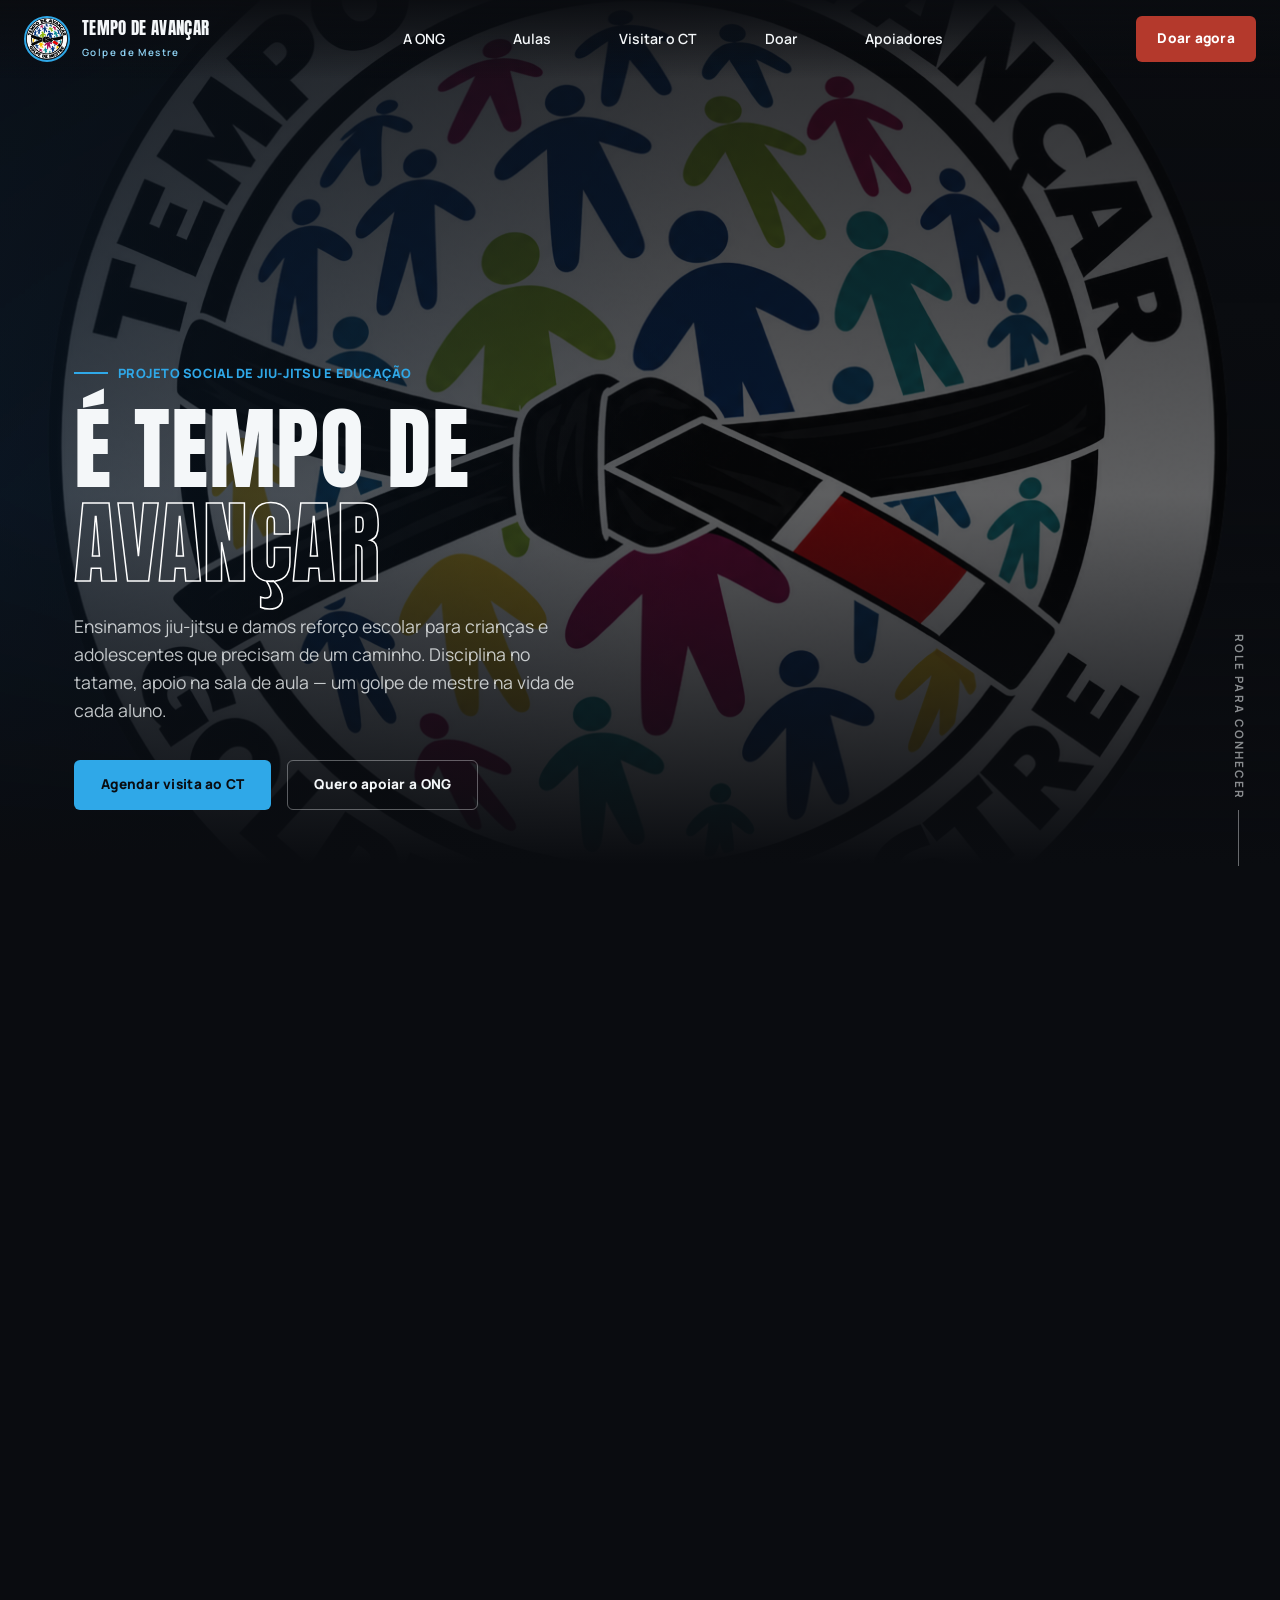
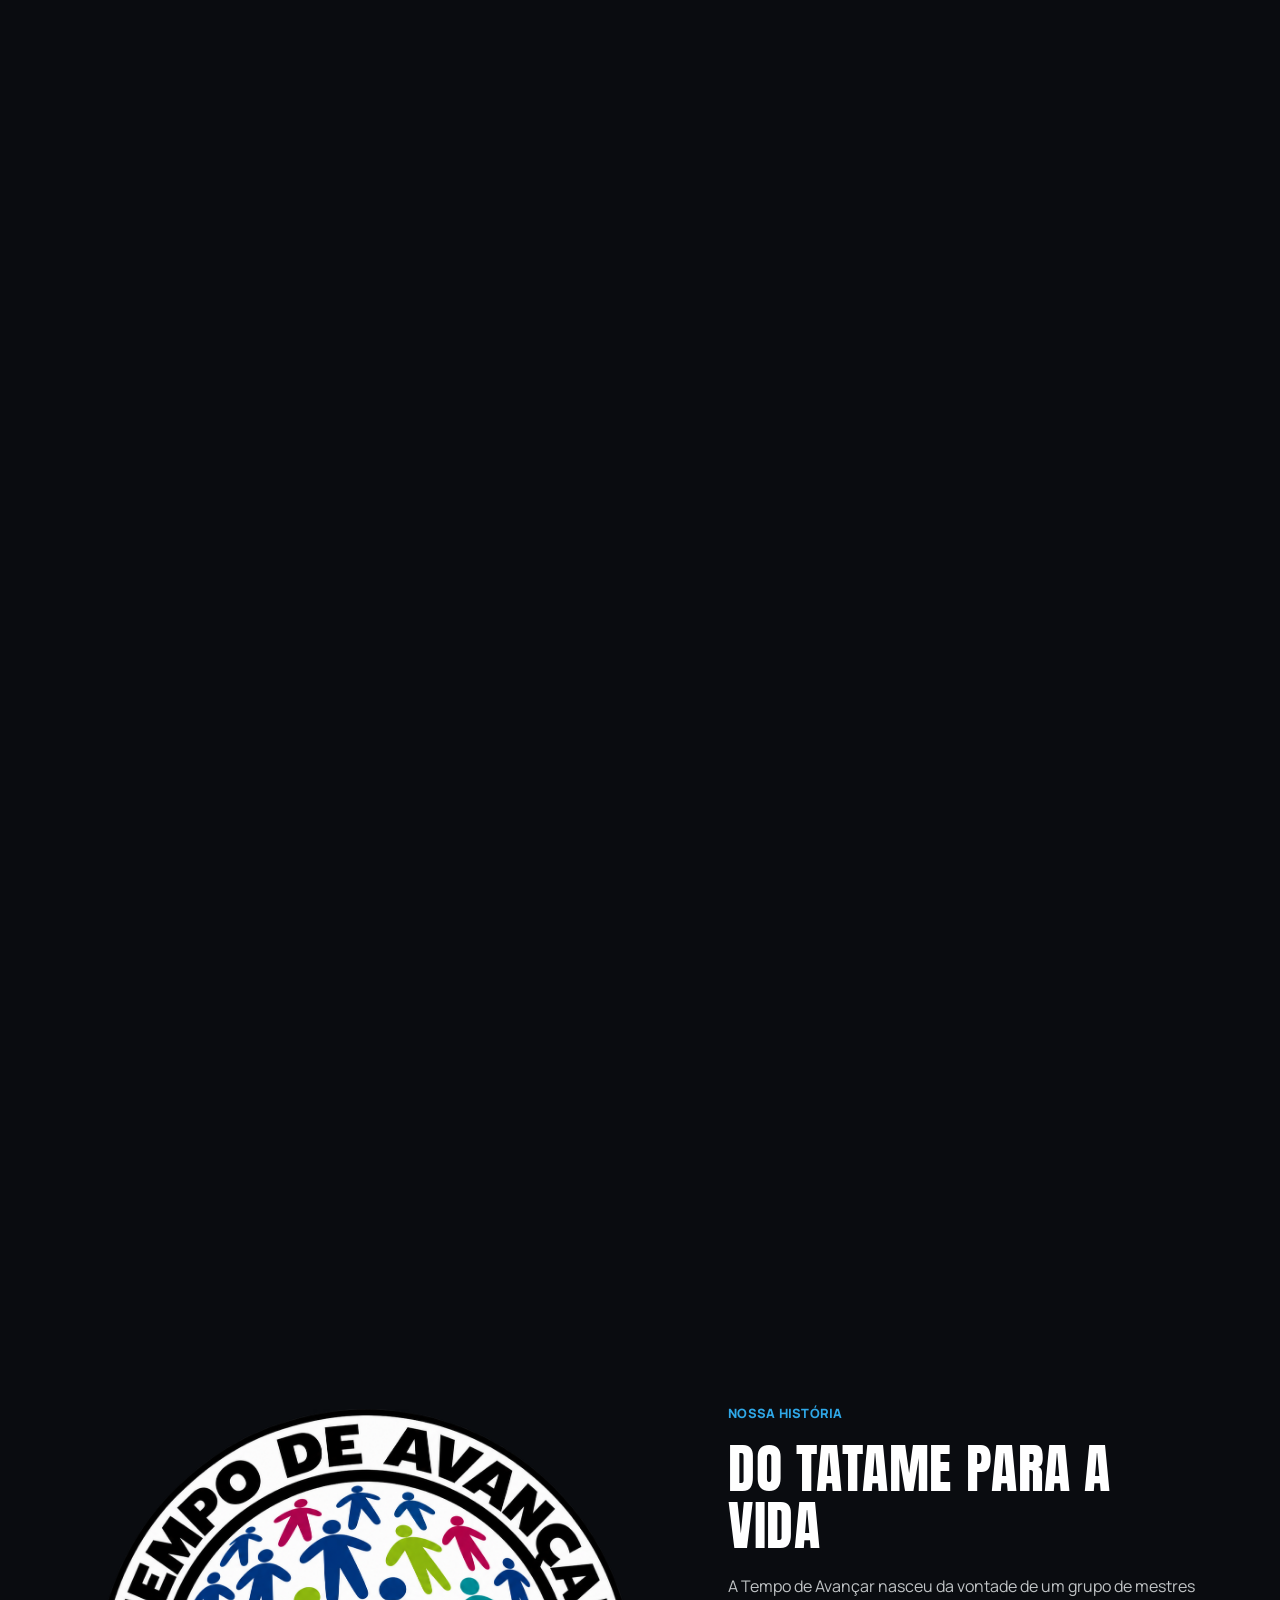
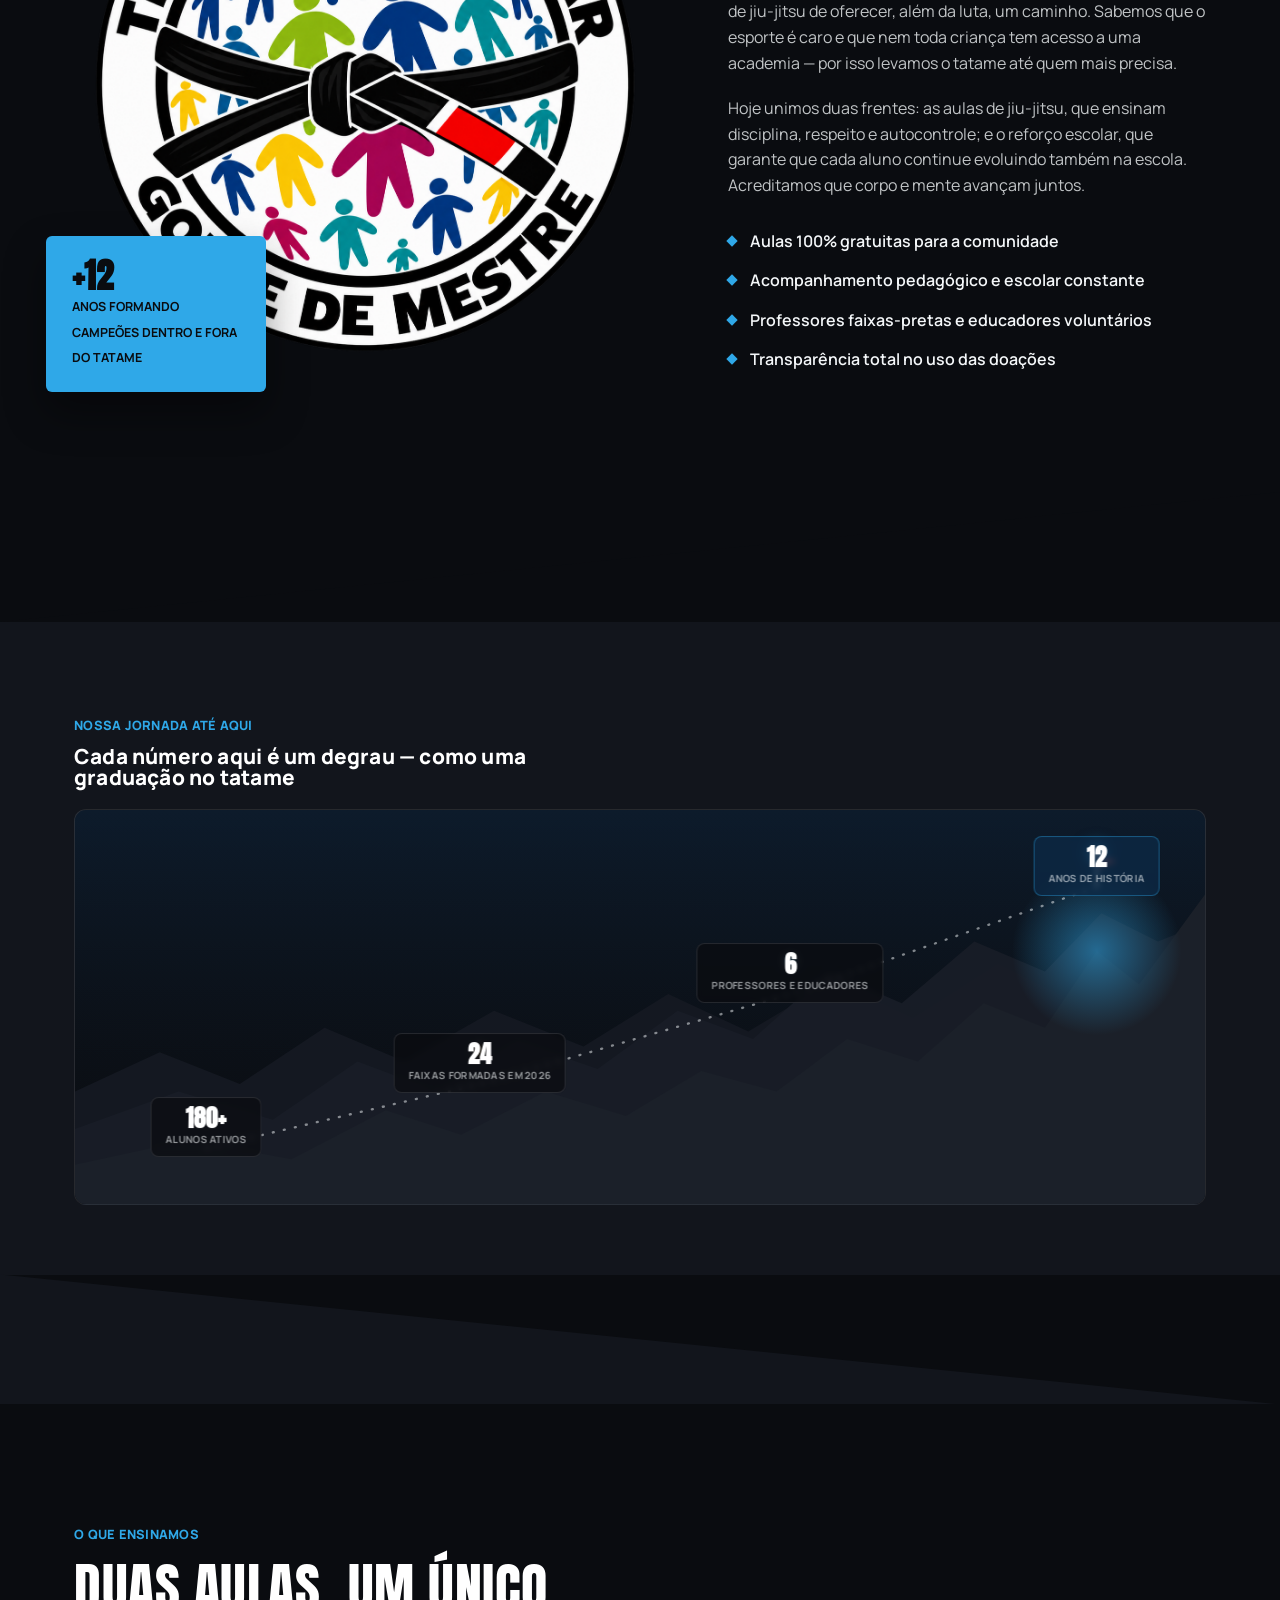
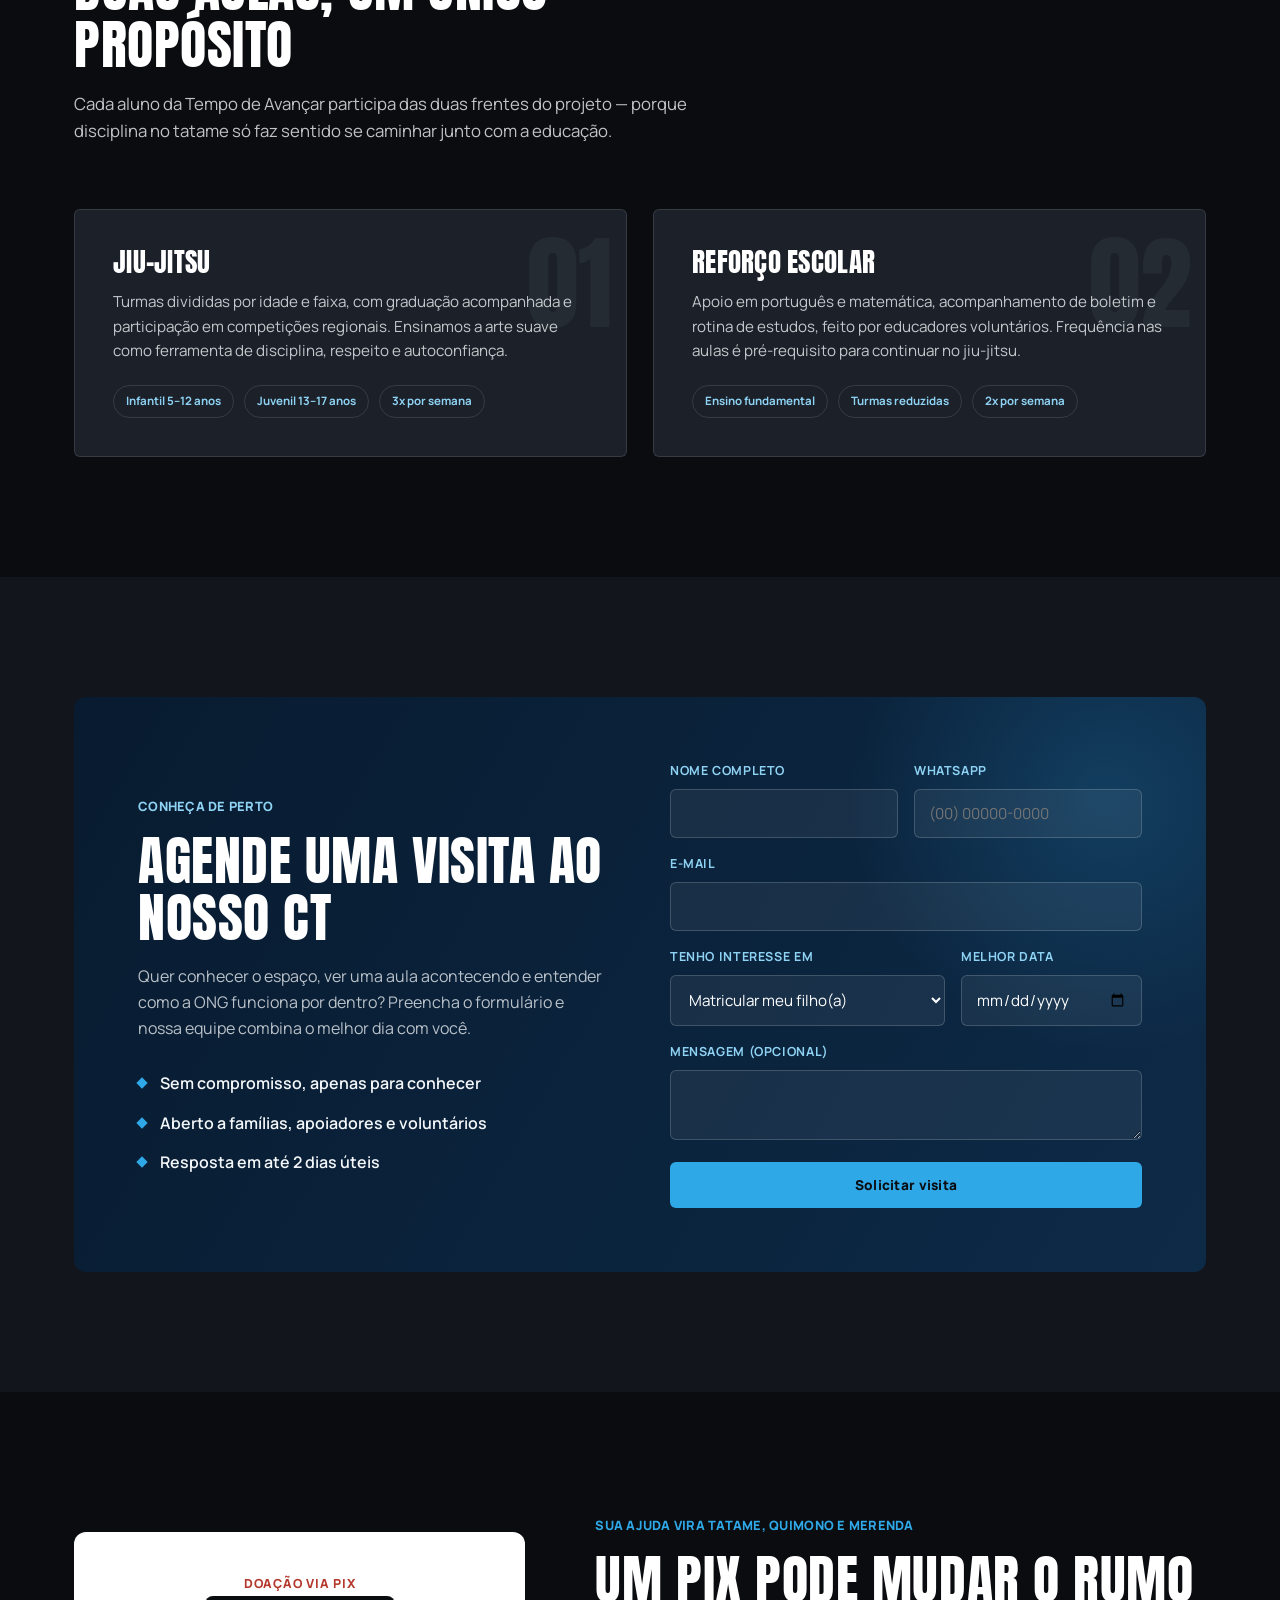
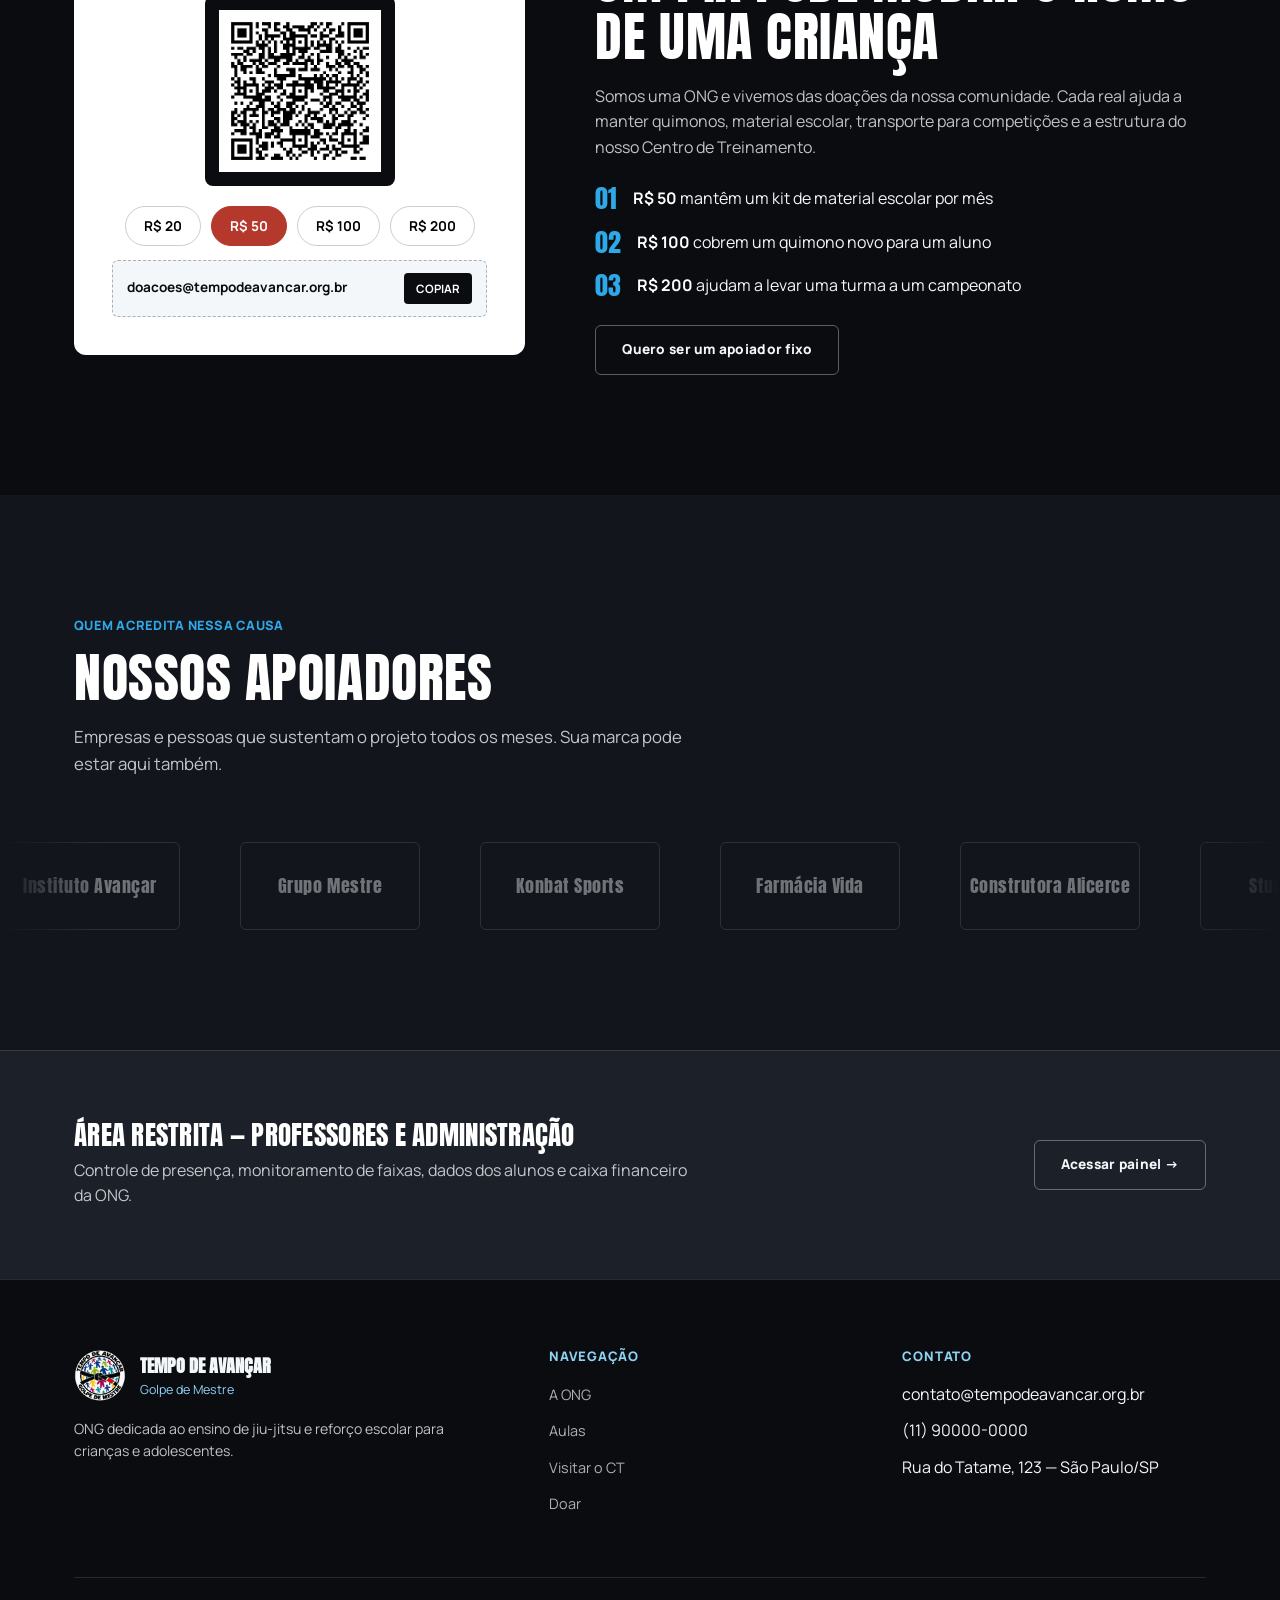
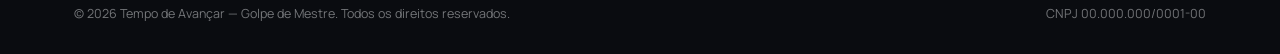
==== commit a196b5ba: "style: video scrool" ====
--- a/index.html
+++ b/index.html
@@ -53,7 +53,6 @@
 <div class="hero-scrub" id="heroScrub">
   <section class="hero">
     <video class="hero-video" id="heroVideo" muted playsinline preload="auto" poster="assets/logo-original-upscaled.png">
-      <source src="assets/hero-bg.webm" type="video/webm">
       <source src="assets/hero-bg.mp4" type="video/mp4">
     </video>
     <div class="hero-camada"></div>
@@ -97,36 +96,70 @@
 
 <div class="corte"></div>
 
-<!-- NÚMEROS — trilha de conquistas, referência direta à jornada de faixas do jiu-jitsu -->
+<!-- NÚMEROS — trilha de conquistas em forma de montanha, referência direta ao
+     infográfico de progressão de faixas (branca → preta) que vocês usam. -->
 <section class="secao-cinza secao-trilha">
   <div class="container">
     <div class="trilha-topo">
       <span class="olho">NOSSA JORNADA ATÉ AQUI</span>
       <h3 style="color:var(--branco-puro); font-family:var(--fonte-corpo); font-weight:800; text-transform:none; font-size:1.3rem; margin-top:8px;">Cada número aqui é um degrau — como uma graduação no tatame</h3>
     </div>
-    <div class="trilha-numeros">
-      <svg class="trilha-linha" viewBox="0 0 1000 240" preserveAspectRatio="none" aria-hidden="true">
-        <path d="M 40 200 L 320 150 L 620 90 L 950 30" fill="none" stroke="rgba(244,247,249,.22)" stroke-width="2" stroke-dasharray="2 12" stroke-linecap="round"/>
+
+    <div class="trilha-montanha">
+      <svg class="trilha-svg" viewBox="0 0 1200 420" preserveAspectRatio="none" aria-hidden="true">
+        <defs>
+          <linearGradient id="ceuTrilha" x1="0" y1="0" x2="0" y2="1">
+            <stop offset="0%" stop-color="#0D2A47" stop-opacity=".35"/>
+            <stop offset="100%" stop-color="#0A0C10" stop-opacity="0"/>
+          </linearGradient>
+          <radialGradient id="brilhoPico" cx="50%" cy="50%" r="50%">
+            <stop offset="0%" stop-color="#2FA8E8" stop-opacity=".55"/>
+            <stop offset="100%" stop-color="#2FA8E8" stop-opacity="0"/>
+          </radialGradient>
+        </defs>
+
+        <rect x="0" y="0" width="1200" height="420" fill="url(#ceuTrilha)"/>
+
+        <!-- Cordilheira ao fundo -->
+        <polygon points="0,420 0,300 90,258 175,292 265,232 350,268 445,214 540,252 630,196 715,236 805,182 890,222 980,164 1065,206 1150,176 1200,196 1200,420"
+                 fill="#141821"/>
+        <!-- Cordilheira intermediária -->
+        <polygon points="0,420 0,340 110,300 210,330 300,268 385,300 470,246 555,276 640,214 720,244 800,172 878,206 955,140 1030,172 1090,110 1150,140 1200,120 1200,420"
+                 fill="#191d27" opacity=".9"/>
+        <!-- Cordilheira da frente, culminando no pico à direita -->
+        <polygon points="0,420 0,378 120,352 230,372 330,320 410,346 500,300 585,326 665,278 745,300 820,244 895,268 965,206 1030,232 1085,150 1130,186 1200,90 1200,420"
+                 fill="#1B2029"/>
+
+        <!-- Brilho suave no pico mais alto, marcando a conquista máxima -->
+        <circle cx="1085" cy="150" r="90" fill="url(#brilhoPico)"/>
+
+        <!-- Trilha pontilhada subindo até o topo -->
+        <path d="M 140 360 L 430 292 L 760 196 L 1085 82" fill="none"
+              stroke="rgba(244,247,249,.5)" stroke-width="2.5" stroke-dasharray="1 11" stroke-linecap="round"/>
+
+        <!-- Bandeira no cume -->
+        <g transform="translate(1085,82)">
+          <line x1="0" y1="0" x2="0" y2="-34" stroke="#F4F7F9" stroke-width="2"/>
+          <path d="M 0 -34 L 22 -27 L 0 -20 Z" fill="var(--faixa-vermelha)" fill-opacity="1"/>
+        </g>
       </svg>
-      <div class="marco marco-1">
+
+      <!-- Marcos: posicionados em % sobre a mesma grade da SVG (viewBox 1200x420) -->
+      <div class="marco" style="left:11.6%; top:85.7%;">
         <span class="marco-ponto" style="background:#F4F7F9;"></span>
-        <strong>180+</strong>
-        <span class="marco-legenda">ALUNOS ATIVOS</span>
-      </div>
-      <div class="marco marco-2">
+        <div class="marco-texto"><strong>180+</strong><span>ALUNOS ATIVOS</span></div>
+      </div>
+      <div class="marco" style="left:35.8%; top:69.5%;">
         <span class="marco-ponto" style="background:var(--faixa-dourada);"></span>
-        <strong>24</strong>
-        <span class="marco-legenda">FAIXAS FORMADAS EM 2026</span>
-      </div>
-      <div class="marco marco-3">
+        <div class="marco-texto"><strong>24</strong><span>FAIXAS FORMADAS EM 2026</span></div>
+      </div>
+      <div class="marco" style="left:63.3%; top:46.6%;">
         <span class="marco-ponto" style="background:var(--azul-eletrico);"></span>
-        <strong>6</strong>
-        <span class="marco-legenda">PROFESSORES E EDUCADORES</span>
-      </div>
-      <div class="marco marco-4">
-        <span class="marco-bandeira">🏁</span>
-        <strong>12</strong>
-        <span class="marco-legenda">ANOS DE HISTÓRIA</span>
+        <div class="marco-texto"><strong>6</strong><span>PROFESSORES E EDUCADORES</span></div>
+      </div>
+      <div class="marco marco-cume" style="left:90.4%; top:19.5%;">
+        <span class="marco-ponto marco-ponto-cume"></span>
+        <div class="marco-texto"><strong>12</strong><span>ANOS DE HISTÓRIA</span></div>
       </div>
     </div>
   </div>
--- a/css/style.css
+++ b/css/style.css
@@ -260,38 +260,46 @@
 }
 .apoiador:hover{color:var(--branco-puro); border-color:var(--azul-eletrico);}
 
-/* ---------- Números / Trilha de conquistas ---------- */
+/* ---------- Números / Trilha de conquistas (montanha) ---------- */
 .secao-trilha{padding:90px 0 70px;}
-.trilha-topo{max-width:560px; margin-bottom:40px;}
-.trilha-numeros{
-  position:relative;
-  display:grid; grid-template-columns:repeat(4,1fr); align-items:end;
-  gap:18px; padding-top:40px; margin-top:20px;
-}
-.trilha-linha{position:absolute; inset:0; width:100%; height:100%; z-index:0;}
+.trilha-topo{max-width:560px; margin-bottom:20px;}
+
+.trilha-montanha{
+  position:relative; width:100%;
+  aspect-ratio:1200/420; min-height:340px;
+  border-radius:12px; overflow:hidden;
+  background:linear-gradient(180deg, #0D131C 0%, #0A0C10 100%);
+  border:1px solid var(--linha);
+}
+.trilha-svg{position:absolute; inset:0; width:100%; height:100%; display:block;}
+
 .marco{
-  position:relative; z-index:1;
-  display:flex; flex-direction:column; align-items:center; text-align:center; gap:12px;
-  background:var(--preto-suave); border:1px solid var(--linha); border-radius:10px;
-  padding:26px 16px 22px; transition:transform var(--transicao), border-color var(--transicao);
-}
-.marco:hover{transform:translateY(-6px); border-color:var(--azul-eletrico);}
-.marco-ponto{width:14px; height:14px; border-radius:50%; box-shadow:0 0 0 5px rgba(47,168,232,.12);}
-.marco-bandeira{font-size:1.3rem; line-height:1;}
-.marco strong{font-family:var(--fonte-display); font-size:clamp(2rem,3.4vw,2.8rem); color:var(--branco-puro); line-height:1;}
-.marco-legenda{font-size:.72rem; font-weight:700; letter-spacing:.03em; color:rgba(244,247,249,.55);}
-/* escadinha ascendente, como uma trilha de graduação */
-.marco-2{margin-bottom:34px;}
-.marco-3{margin-bottom:68px;}
-.marco-4{margin-bottom:102px; border-color:rgba(201,155,74,.4); background:linear-gradient(160deg, rgba(201,155,74,.1), var(--preto-suave) 60%);}
-
-@media (max-width:960px){
-  .trilha-numeros{grid-template-columns:1fr 1fr; row-gap:26px;}
-  .marco-2, .marco-3, .marco-4{margin-bottom:0;}
-  .trilha-linha{display:none;}
-}
-@media (max-width:600px){
-  .trilha-numeros{grid-template-columns:1fr;}
+  position:absolute; transform:translate(-50%,-50%);
+  display:flex; flex-direction:column; align-items:center; text-align:center;
+  gap:6px; z-index:2;
+}
+.marco-ponto{
+  width:12px; height:12px; border-radius:50%; border:2px solid var(--preto);
+  box-shadow:0 0 0 4px rgba(244,247,249,.1);
+}
+.marco-ponto-cume{background:var(--branco-puro); box-shadow:0 0 0 4px rgba(47,168,232,.35), 0 0 16px 4px rgba(47,168,232,.5);}
+.marco-texto{
+  display:flex; flex-direction:column; align-items:center; gap:2px;
+  transform:translateY(-30px);
+  background:rgba(10,12,16,.72); backdrop-filter:blur(3px);
+  border:1px solid rgba(244,247,249,.12); border-radius:8px;
+  padding:8px 14px; white-space:nowrap;
+}
+.marco-texto strong{font-family:var(--fonte-display); font-size:1.5rem; color:var(--branco-puro); line-height:1;}
+.marco-texto span{font-size:.62rem; font-weight:700; letter-spacing:.03em; color:rgba(244,247,249,.6);}
+.marco-cume .marco-texto{border-color:rgba(47,168,232,.4); background:rgba(13,42,71,.75);}
+
+@media (max-width:720px){
+  .trilha-montanha{aspect-ratio:auto; height:520px;}
+  .trilha-svg{object-fit:cover;}
+  .marco-texto{padding:6px 9px;}
+  .marco-texto strong{font-size:1.15rem;}
+  .marco-texto span{font-size:.56rem; white-space:normal; max-width:90px;}
 }
 
 /* ---------- Acesso administrativo ---------- */
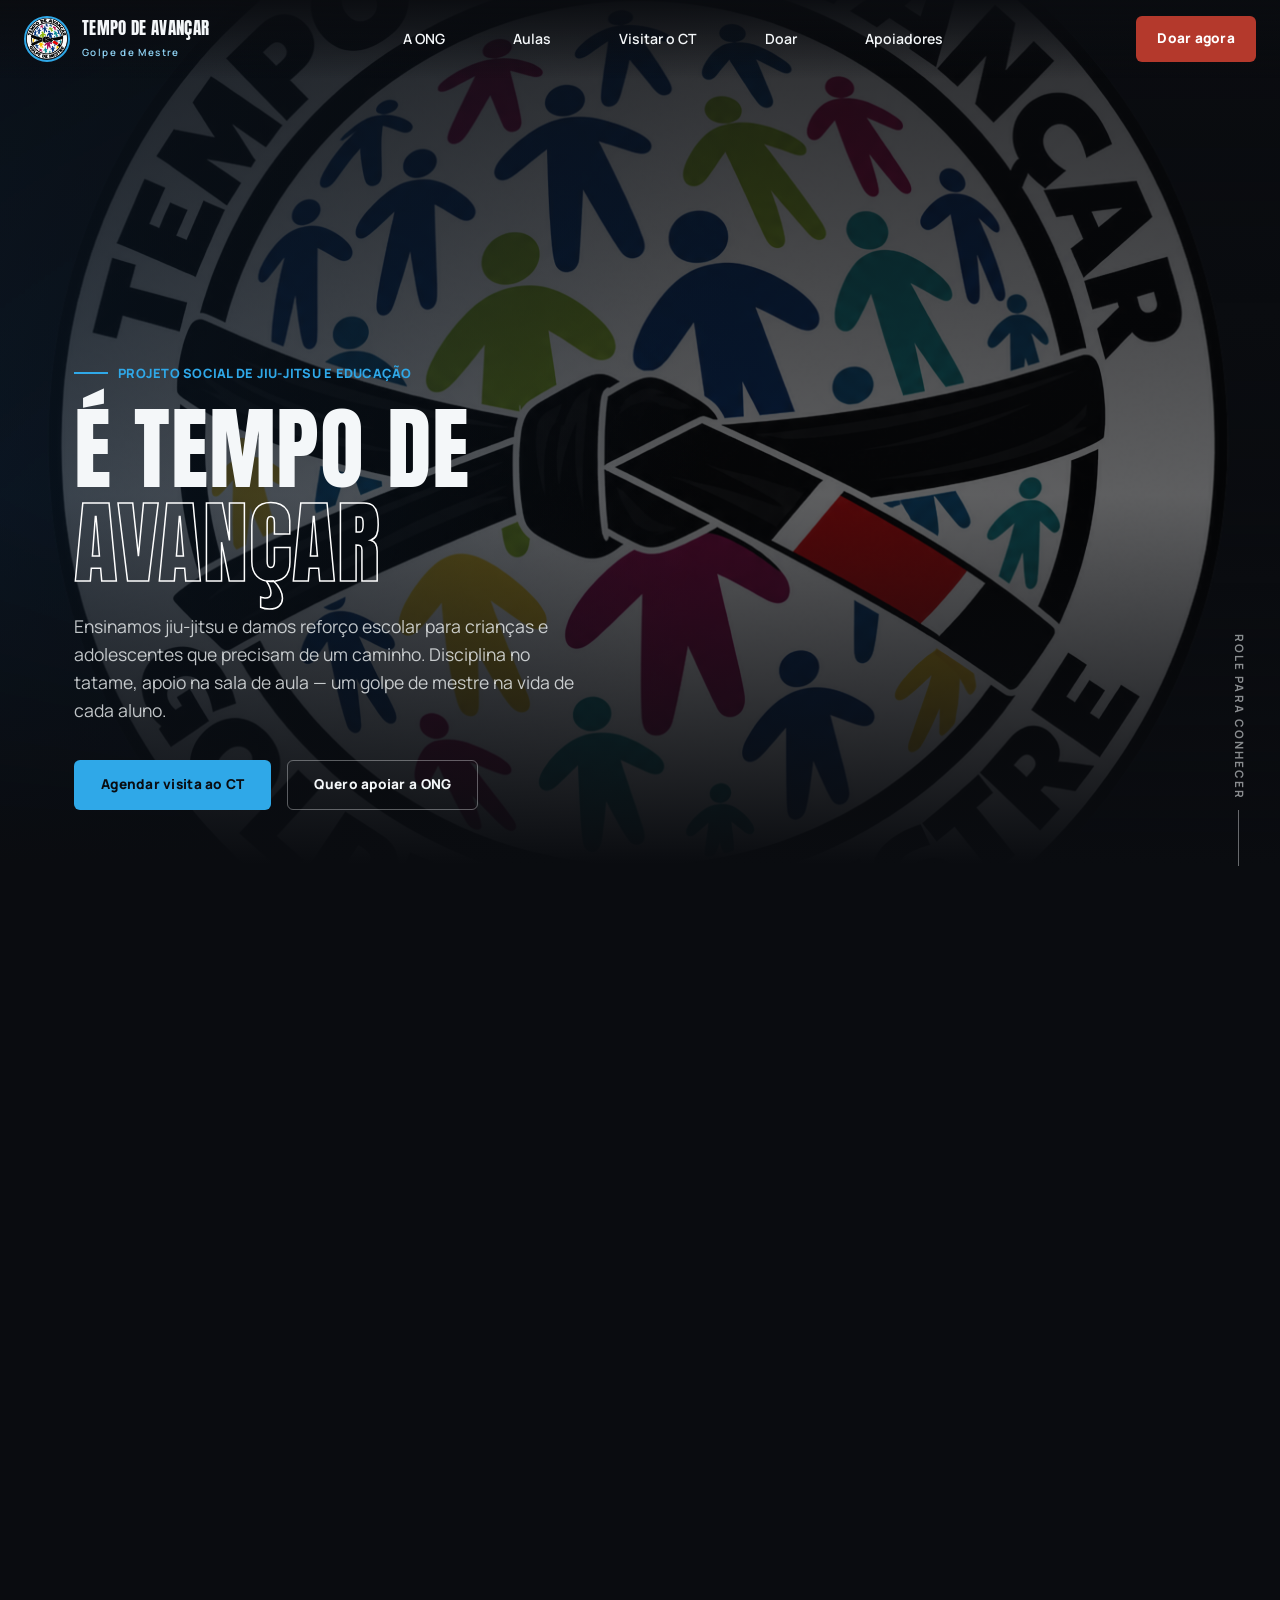
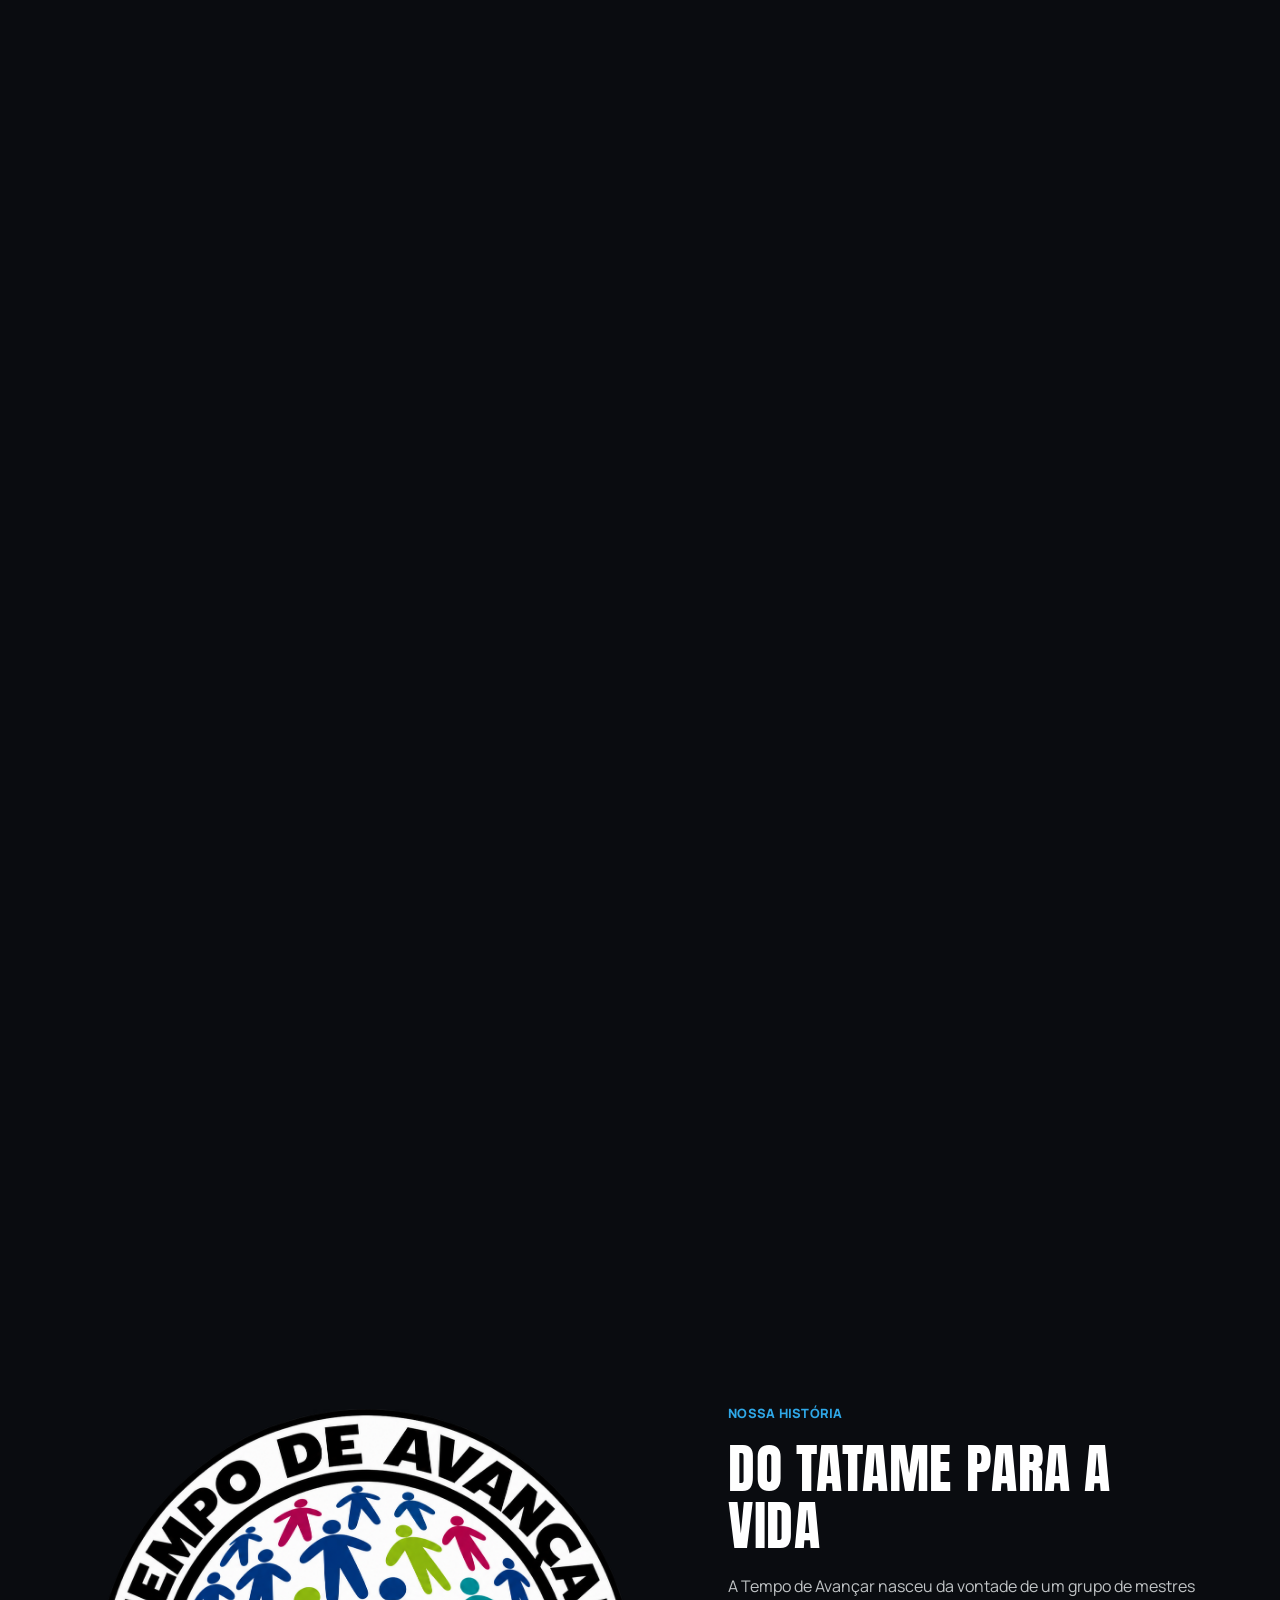
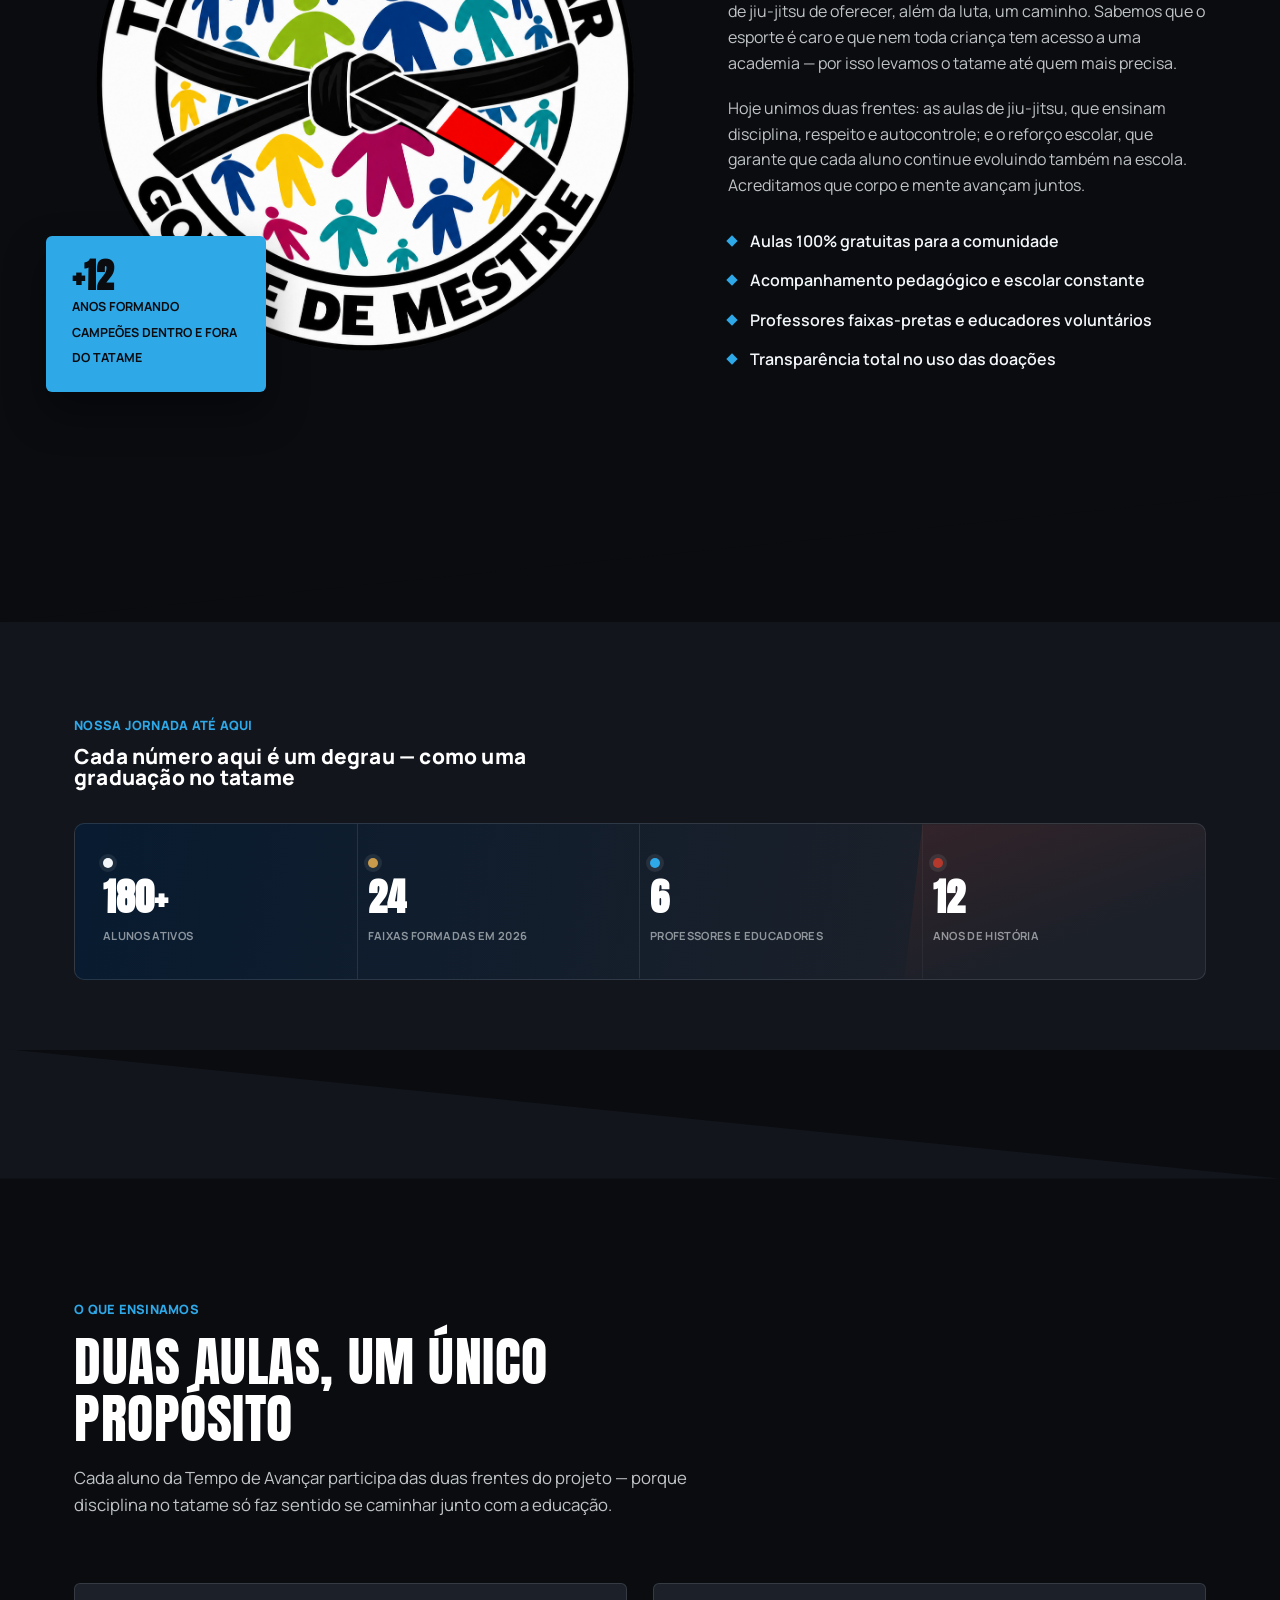
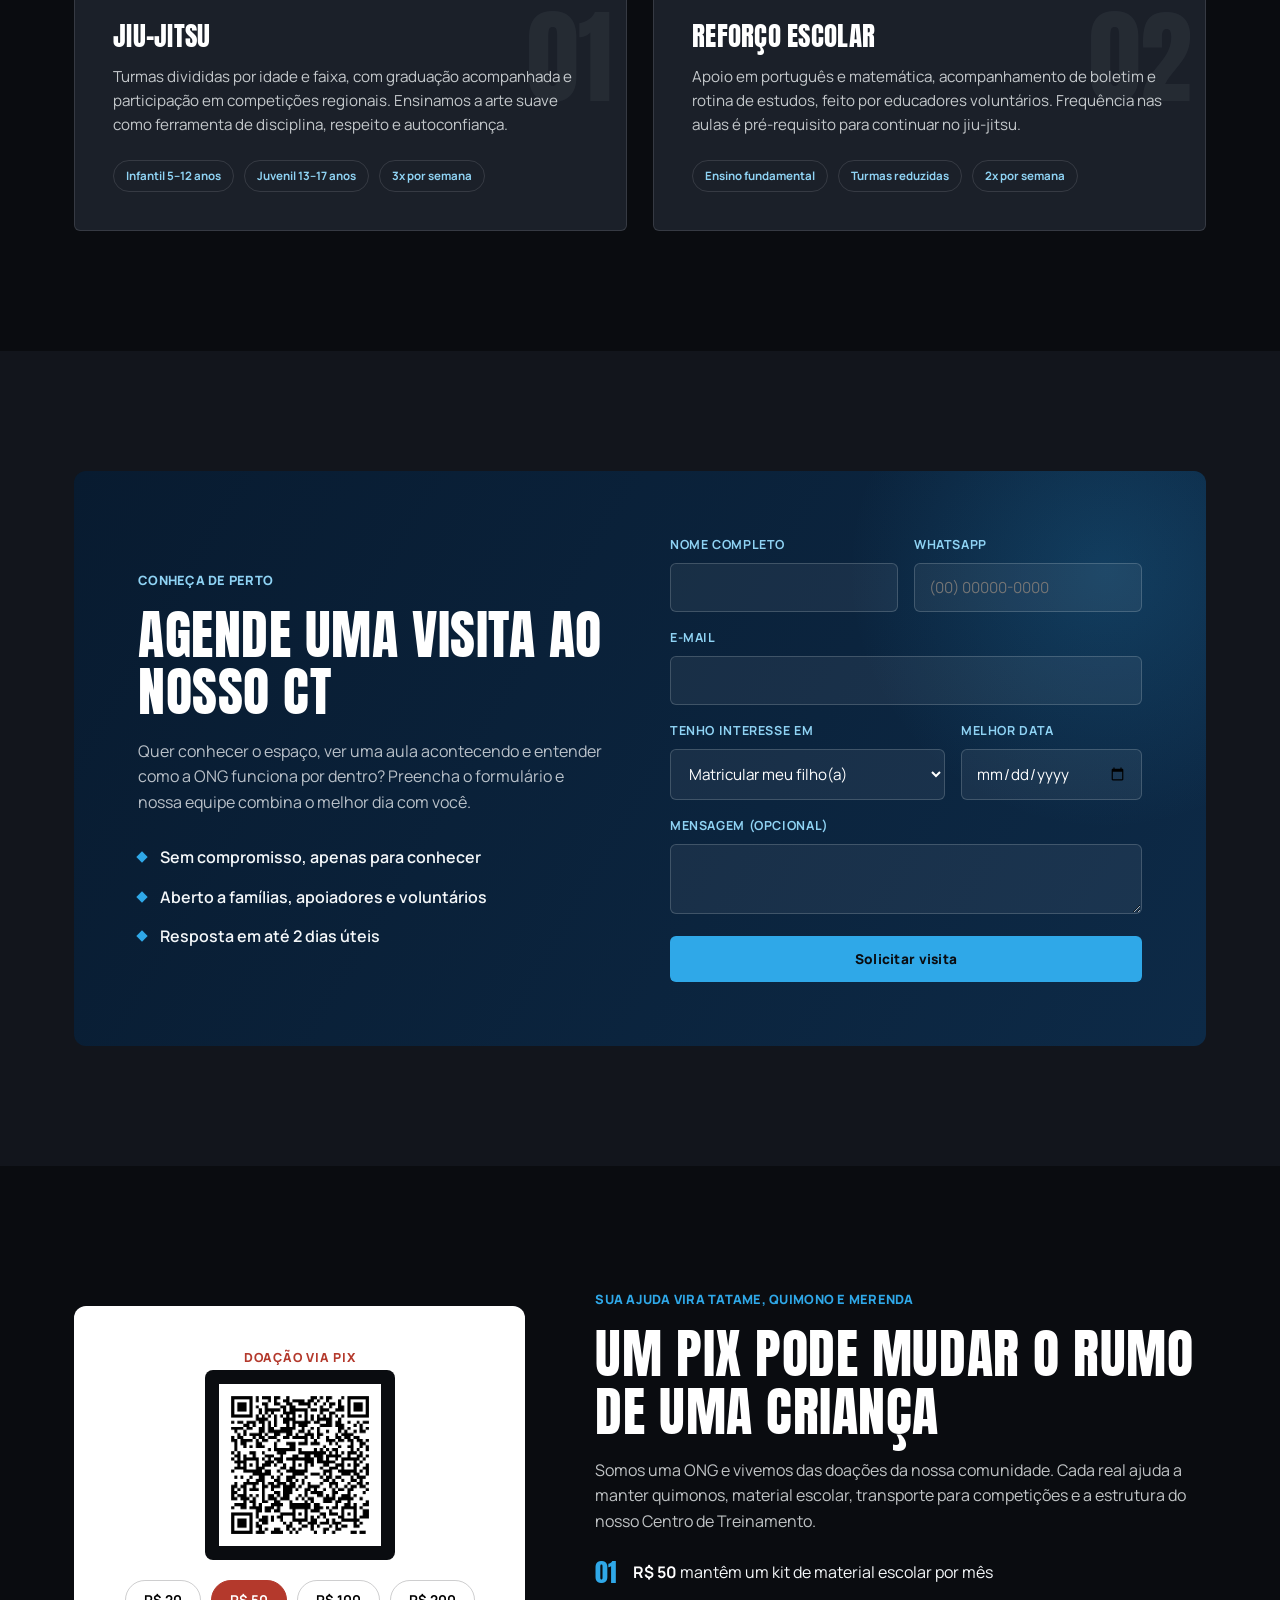
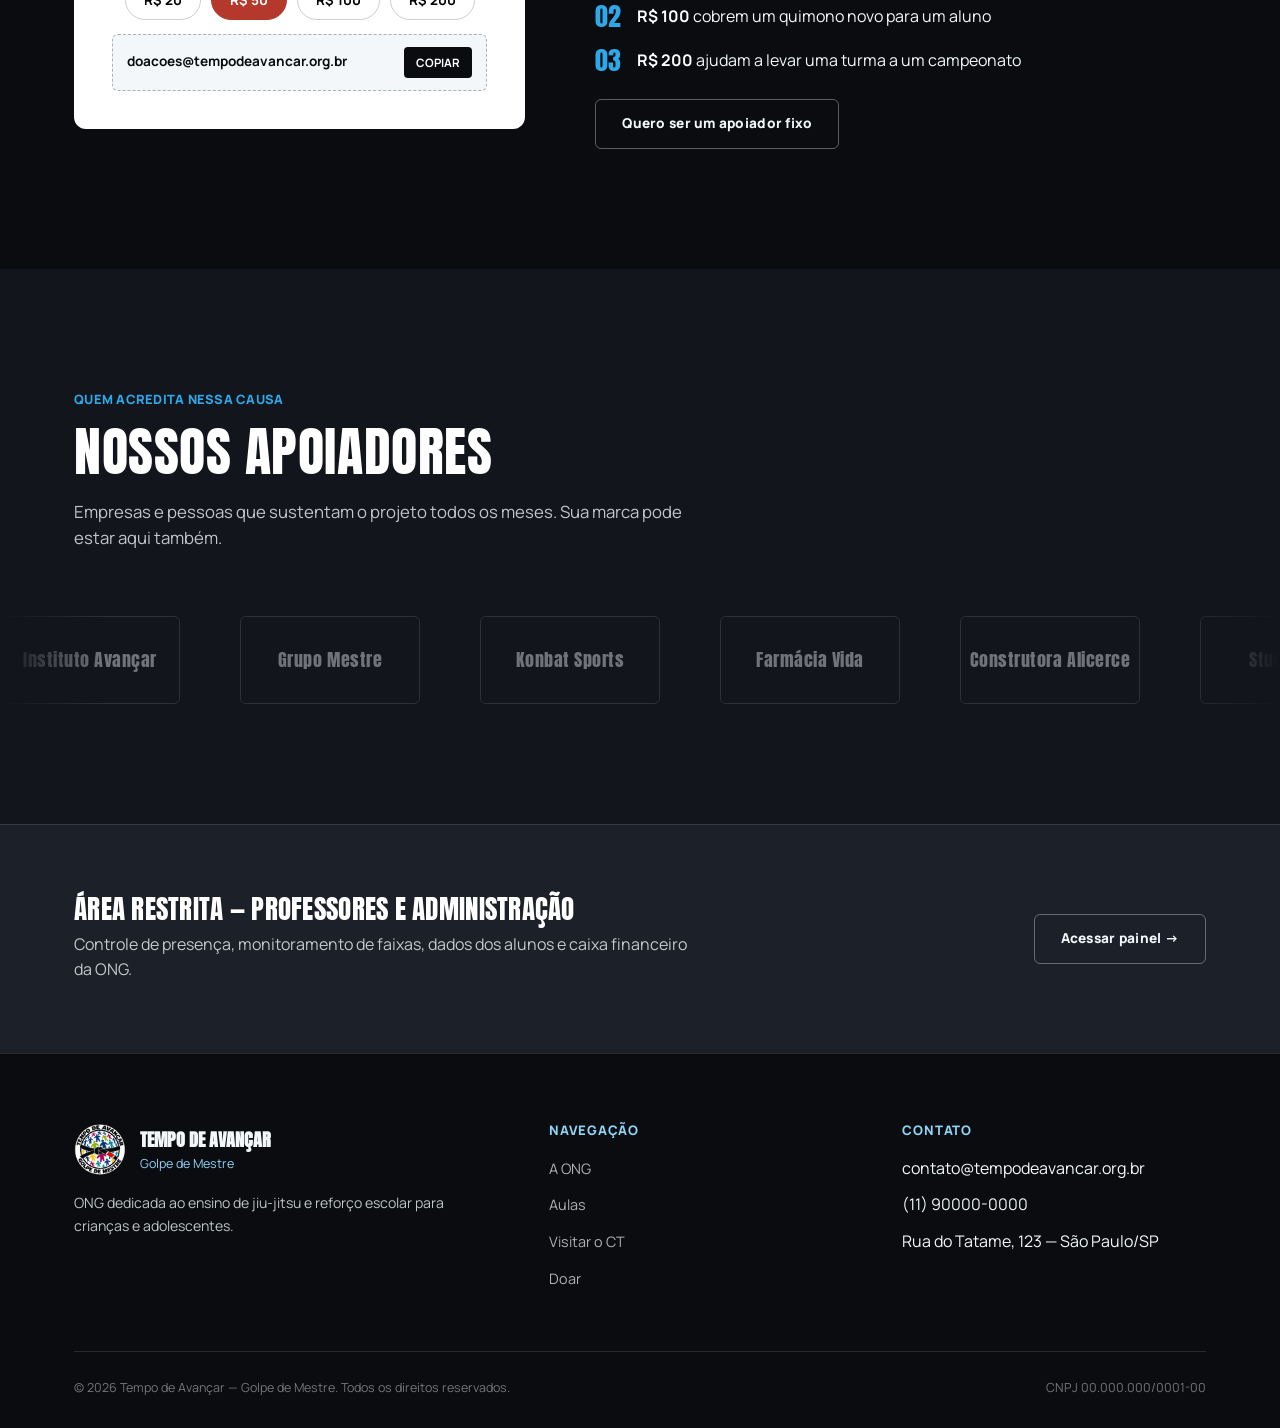
==== commit c9614846: "incrementação de efeito de entrada, e correção de bug" ====
--- a/index.html
+++ b/index.html
@@ -72,14 +72,14 @@
 <!-- SOBRE -->
 <section class="secao" id="sobre">
   <div class="container grade-sobre">
-    <div class="sobre-imagem">
+    <div class="sobre-imagem reveal reveal-esquerda">
       <img src="assets/logo-original-upscaled.png" alt="Emblema da ONG Tempo de Avançar, faixa preta com detalhe vermelho ao centro, cercada por figuras coloridas representando a comunidade">
       <div class="selo-flutuante">
         <strong>+12</strong>
         <span>ANOS FORMANDO CAMPEÕES DENTRO E FORA DO TATAME</span>
       </div>
     </div>
-    <div class="sobre-texto">
+    <div class="sobre-texto reveal reveal-direita">
       <span class="olho">NOSSA HISTÓRIA</span>
       <h2 style="margin-top:14px;">Do tatame para a vida</h2>
       <p>A Tempo de Avançar nasceu da vontade de um grupo de mestres de jiu-jitsu de oferecer, além da luta, um caminho. Sabemos que o esporte é caro e que nem toda criança tem acesso a uma academia — por isso levamos o tatame até quem mais precisa.</p>
@@ -96,70 +96,35 @@
 
 <div class="corte"></div>
 
-<!-- NÚMEROS — trilha de conquistas em forma de montanha, referência direta ao
-     infográfico de progressão de faixas (branca → preta) que vocês usam. -->
+<!-- NÚMEROS — mesma linguagem visual da faixa/corte diagonal usada no resto do
+     site (o mesmo corte que separa as seções e que aparece no painel admin). -->
 <section class="secao-cinza secao-trilha">
   <div class="container">
-    <div class="trilha-topo">
+    <div class="trilha-topo reveal reveal-up">
       <span class="olho">NOSSA JORNADA ATÉ AQUI</span>
       <h3 style="color:var(--branco-puro); font-family:var(--fonte-corpo); font-weight:800; text-transform:none; font-size:1.3rem; margin-top:8px;">Cada número aqui é um degrau — como uma graduação no tatame</h3>
     </div>
 
-    <div class="trilha-montanha">
-      <svg class="trilha-svg" viewBox="0 0 1200 420" preserveAspectRatio="none" aria-hidden="true">
-        <defs>
-          <linearGradient id="ceuTrilha" x1="0" y1="0" x2="0" y2="1">
-            <stop offset="0%" stop-color="#0D2A47" stop-opacity=".35"/>
-            <stop offset="100%" stop-color="#0A0C10" stop-opacity="0"/>
-          </linearGradient>
-          <radialGradient id="brilhoPico" cx="50%" cy="50%" r="50%">
-            <stop offset="0%" stop-color="#2FA8E8" stop-opacity=".55"/>
-            <stop offset="100%" stop-color="#2FA8E8" stop-opacity="0"/>
-          </radialGradient>
-        </defs>
-
-        <rect x="0" y="0" width="1200" height="420" fill="url(#ceuTrilha)"/>
-
-        <!-- Cordilheira ao fundo -->
-        <polygon points="0,420 0,300 90,258 175,292 265,232 350,268 445,214 540,252 630,196 715,236 805,182 890,222 980,164 1065,206 1150,176 1200,196 1200,420"
-                 fill="#141821"/>
-        <!-- Cordilheira intermediária -->
-        <polygon points="0,420 0,340 110,300 210,330 300,268 385,300 470,246 555,276 640,214 720,244 800,172 878,206 955,140 1030,172 1090,110 1150,140 1200,120 1200,420"
-                 fill="#191d27" opacity=".9"/>
-        <!-- Cordilheira da frente, culminando no pico à direita -->
-        <polygon points="0,420 0,378 120,352 230,372 330,320 410,346 500,300 585,326 665,278 745,300 820,244 895,268 965,206 1030,232 1085,150 1130,186 1200,90 1200,420"
-                 fill="#1B2029"/>
-
-        <!-- Brilho suave no pico mais alto, marcando a conquista máxima -->
-        <circle cx="1085" cy="150" r="90" fill="url(#brilhoPico)"/>
-
-        <!-- Trilha pontilhada subindo até o topo -->
-        <path d="M 140 360 L 430 292 L 760 196 L 1085 82" fill="none"
-              stroke="rgba(244,247,249,.5)" stroke-width="2.5" stroke-dasharray="1 11" stroke-linecap="round"/>
-
-        <!-- Bandeira no cume -->
-        <g transform="translate(1085,82)">
-          <line x1="0" y1="0" x2="0" y2="-34" stroke="#F4F7F9" stroke-width="2"/>
-          <path d="M 0 -34 L 22 -27 L 0 -20 Z" fill="var(--faixa-vermelha)" fill-opacity="1"/>
-        </g>
-      </svg>
-
-      <!-- Marcos: posicionados em % sobre a mesma grade da SVG (viewBox 1200x420) -->
-      <div class="marco" style="left:11.6%; top:85.7%;">
-        <span class="marco-ponto" style="background:#F4F7F9;"></span>
-        <div class="marco-texto"><strong>180+</strong><span>ALUNOS ATIVOS</span></div>
-      </div>
-      <div class="marco" style="left:35.8%; top:69.5%;">
-        <span class="marco-ponto" style="background:var(--faixa-dourada);"></span>
-        <div class="marco-texto"><strong>24</strong><span>FAIXAS FORMADAS EM 2026</span></div>
-      </div>
-      <div class="marco" style="left:63.3%; top:46.6%;">
-        <span class="marco-ponto" style="background:var(--azul-eletrico);"></span>
-        <div class="marco-texto"><strong>6</strong><span>PROFESSORES E EDUCADORES</span></div>
-      </div>
-      <div class="marco marco-cume" style="left:90.4%; top:19.5%;">
-        <span class="marco-ponto marco-ponto-cume"></span>
-        <div class="marco-texto"><strong>12</strong><span>ANOS DE HISTÓRIA</span></div>
+    <div class="faixa-numeros reveal reveal-up">
+      <div class="segmento-numero">
+        <span class="ponto-numero" style="background:#F4F7F9;"></span>
+        <strong>180+</strong>
+        <span>ALUNOS ATIVOS</span>
+      </div>
+      <div class="segmento-numero">
+        <span class="ponto-numero" style="background:var(--faixa-dourada);"></span>
+        <strong>24</strong>
+        <span>FAIXAS FORMADAS EM 2026</span>
+      </div>
+      <div class="segmento-numero">
+        <span class="ponto-numero" style="background:var(--azul-eletrico);"></span>
+        <strong>6</strong>
+        <span>PROFESSORES E EDUCADORES</span>
+      </div>
+      <div class="segmento-numero segmento-numero-destaque">
+        <span class="ponto-numero" style="background:var(--faixa-vermelha);"></span>
+        <strong>12</strong>
+        <span>ANOS DE HISTÓRIA</span>
       </div>
     </div>
   </div>
@@ -170,13 +135,13 @@
 <!-- AULAS -->
 <section class="secao" id="aulas">
   <div class="container">
-    <div class="cabecalho-secao">
+    <div class="cabecalho-secao reveal reveal-cima">
       <span class="olho">O QUE ENSINAMOS</span>
       <h2>Duas aulas, um único propósito</h2>
       <p>Cada aluno da Tempo de Avançar participa das duas frentes do projeto — porque disciplina no tatame só faz sentido se caminhar junto com a educação.</p>
     </div>
     <div class="grade-aulas">
-      <article class="cartao-aula">
+      <article class="cartao-aula reveal reveal-esquerda">
         <span class="num">01</span>
         <h3>Jiu-Jitsu</h3>
         <p>Turmas divididas por idade e faixa, com graduação acompanhada e participação em competições regionais. Ensinamos a arte suave como ferramenta de disciplina, respeito e autoconfiança.</p>
@@ -186,7 +151,7 @@
           <span class="tag">3x por semana</span>
         </div>
       </article>
-      <article class="cartao-aula">
+      <article class="cartao-aula reveal reveal-direita">
         <span class="num">02</span>
         <h3>Reforço escolar</h3>
         <p>Apoio em português e matemática, acompanhamento de boletim e rotina de estudos, feito por educadores voluntários. Frequência nas aulas é pré-requisito para continuar no jiu-jitsu.</p>
@@ -204,7 +169,7 @@
 <section class="secao secao-cinza" id="visita">
   <div class="container">
     <div class="painel-visita">
-      <div>
+      <div class="reveal reveal-esquerda">
         <span class="olho" style="color:var(--azul-claro);">CONHEÇA DE PERTO</span>
         <h2 style="margin-top:14px;">Agende uma visita ao nosso CT</h2>
         <p style="margin-top:18px; color:rgba(244,247,249,.75);">Quer conhecer o espaço, ver uma aula acontecendo e entender como a ONG funciona por dentro? Preencha o formulário e nossa equipe combina o melhor dia com você.</p>
@@ -214,7 +179,7 @@
           <li>Resposta em até 2 dias úteis</li>
         </ul>
       </div>
-      <form class="formulario" id="formVisita">
+      <form class="formulario reveal reveal-direita" id="formVisita">
         <div class="linha-dupla">
           <div class="campo">
             <label for="nome">Nome completo</label>
@@ -258,7 +223,7 @@
 <!-- DOAÇÃO -->
 <section class="secao" id="doar">
   <div class="container grade-doacao">
-    <div class="caixa-pix">
+    <div class="caixa-pix reveal reveal-esquerda">
       <span style="font-weight:800; font-size:.78rem; letter-spacing:.06em; color:var(--faixa-vermelha);">DOAÇÃO VIA PIX</span>
       <div class="qrcode">
         <img id="imgQrCode" src="" alt="QR Code Pix para doação">
@@ -274,7 +239,7 @@
         <button id="btnCopiarPix" type="button">COPIAR</button>
       </div>
     </div>
-    <div class="doacao-texto">
+    <div class="doacao-texto reveal reveal-direita">
       <span class="olho">SUA AJUDA VIRA TATAME, QUIMONO E MERENDA</span>
       <h2 style="margin-top:14px;">Um Pix pode mudar o rumo de uma criança</h2>
       <p style="margin-top:18px;">Somos uma ONG e vivemos das doações da nossa comunidade. Cada real ajuda a manter quimonos, material escolar, transporte para competições e a estrutura do nosso Centro de Treinamento.</p>
@@ -291,7 +256,7 @@
 <!-- APOIADORES -->
 <section class="secao secao-cinza" id="apoiadores">
   <div class="container">
-    <div class="cabecalho-secao">
+    <div class="cabecalho-secao reveal reveal-cima">
       <span class="olho">QUEM ACREDITA NESSA CAUSA</span>
       <h2>Nossos apoiadores</h2>
       <p>Empresas e pessoas que sustentam o projeto todos os meses. Sua marca pode estar aqui também.</p>
--- a/css/style.css
+++ b/css/style.css
@@ -52,6 +52,24 @@
   padding:0 24px;
 }
 
+/* ---------- Revelação ao rolar (reveal) ----------
+   Por padrão os elementos ficam visíveis normalmente — o estado "escondido"
+   só é aplicado depois que o JS confirma que pode animar (classe no body),
+   então quem tiver JS desligado sempre vê o conteúdo normalmente. */
+body.pronto-revelar .reveal{
+  opacity:0;
+  transition:opacity .9s cubic-bezier(.16,.7,.24,1), transform .9s cubic-bezier(.16,.7,.24,1);
+}
+body.pronto-revelar .reveal-esquerda{transform:translateX(-70px);}
+body.pronto-revelar .reveal-direita{transform:translateX(70px);}
+body.pronto-revelar .reveal-cima{transform:translateY(36px);}
+body.pronto-revelar .reveal.ativo{opacity:1; transform:translate(0,0);}
+
+/* atraso escalonado para grupos de cartões (ex: aulas, apoiadores) */
+.reveal-atraso-1{transition-delay:.12s !important;}
+.reveal-atraso-2{transition-delay:.24s !important;}
+.reveal-atraso-3{transition-delay:.36s !important;}
+
 h1,h2,h3,h4{
   font-family:var(--fonte-display);
   font-weight:400;
@@ -260,46 +278,40 @@
 }
 .apoiador:hover{color:var(--branco-puro); border-color:var(--azul-eletrico);}
 
-/* ---------- Números / Trilha de conquistas (montanha) ---------- */
+/* ---------- Números — faixa segmentada com cortes diagonais ----------
+   Mesma linguagem do corte diagonal usado entre as seções do site
+   (referência à faixa preta da logo), aplicada também no painel admin. */
 .secao-trilha{padding:90px 0 70px;}
-.trilha-topo{max-width:560px; margin-bottom:20px;}
-
-.trilha-montanha{
-  position:relative; width:100%;
-  aspect-ratio:1200/420; min-height:340px;
-  border-radius:12px; overflow:hidden;
-  background:linear-gradient(180deg, #0D131C 0%, #0A0C10 100%);
-  border:1px solid var(--linha);
-}
-.trilha-svg{position:absolute; inset:0; width:100%; height:100%; display:block;}
-
-.marco{
-  position:absolute; transform:translate(-50%,-50%);
-  display:flex; flex-direction:column; align-items:center; text-align:center;
-  gap:6px; z-index:2;
-}
-.marco-ponto{
-  width:12px; height:12px; border-radius:50%; border:2px solid var(--preto);
-  box-shadow:0 0 0 4px rgba(244,247,249,.1);
-}
-.marco-ponto-cume{background:var(--branco-puro); box-shadow:0 0 0 4px rgba(47,168,232,.35), 0 0 16px 4px rgba(47,168,232,.5);}
-.marco-texto{
-  display:flex; flex-direction:column; align-items:center; gap:2px;
-  transform:translateY(-30px);
-  background:rgba(10,12,16,.72); backdrop-filter:blur(3px);
-  border:1px solid rgba(244,247,249,.12); border-radius:8px;
-  padding:8px 14px; white-space:nowrap;
-}
-.marco-texto strong{font-family:var(--fonte-display); font-size:1.5rem; color:var(--branco-puro); line-height:1;}
-.marco-texto span{font-size:.62rem; font-weight:700; letter-spacing:.03em; color:rgba(244,247,249,.6);}
-.marco-cume .marco-texto{border-color:rgba(47,168,232,.4); background:rgba(13,42,71,.75);}
-
-@media (max-width:720px){
-  .trilha-montanha{aspect-ratio:auto; height:520px;}
-  .trilha-svg{object-fit:cover;}
-  .marco-texto{padding:6px 9px;}
-  .marco-texto strong{font-size:1.15rem;}
-  .marco-texto span{font-size:.56rem; white-space:normal; max-width:90px;}
+.trilha-topo{max-width:560px; margin-bottom:34px;}
+
+.faixa-numeros{
+  display:grid; grid-template-columns:repeat(4,1fr);
+  background:linear-gradient(100deg, var(--azul-profundo), var(--grafite) 75%);
+  border:1px solid var(--linha); border-radius:10px; overflow:hidden;
+}
+.segmento-numero{
+  padding:34px 28px; position:relative;
+  display:flex; flex-direction:column; align-items:flex-start; gap:10px;
+  clip-path:polygon(18px 0, 100% 0, 100% 100%, 0 100%);
+  margin-left:-18px;
+}
+.segmento-numero:first-child{clip-path:none; margin-left:0;}
+.segmento-numero:not(:last-child)::after{
+  content:''; position:absolute; right:0; top:0; bottom:0; width:1px; background:rgba(244,247,249,.1);
+}
+.ponto-numero{width:10px; height:10px; border-radius:50%; box-shadow:0 0 0 4px rgba(244,247,249,.08);}
+.segmento-numero strong{font-family:var(--fonte-display); font-size:clamp(1.9rem,3vw,2.6rem); color:var(--branco-puro); line-height:1;}
+.segmento-numero span:last-child{font-size:.7rem; font-weight:700; letter-spacing:.03em; color:rgba(244,247,249,.55);}
+.segmento-numero-destaque{background:linear-gradient(160deg, rgba(180,57,44,.16), transparent 70%);}
+
+@media (max-width:900px){
+  .faixa-numeros{grid-template-columns:1fr 1fr;}
+  .segmento-numero{clip-path:none !important; margin-left:0 !important;}
+  .segmento-numero:not(:last-child)::after{display:none;}
+  .segmento-numero:nth-child(-n+2){border-bottom:1px solid rgba(244,247,249,.1);}
+}
+@media (max-width:560px){
+  .faixa-numeros{grid-template-columns:1fr;}
 }
 
 /* ---------- Acesso administrativo ---------- */
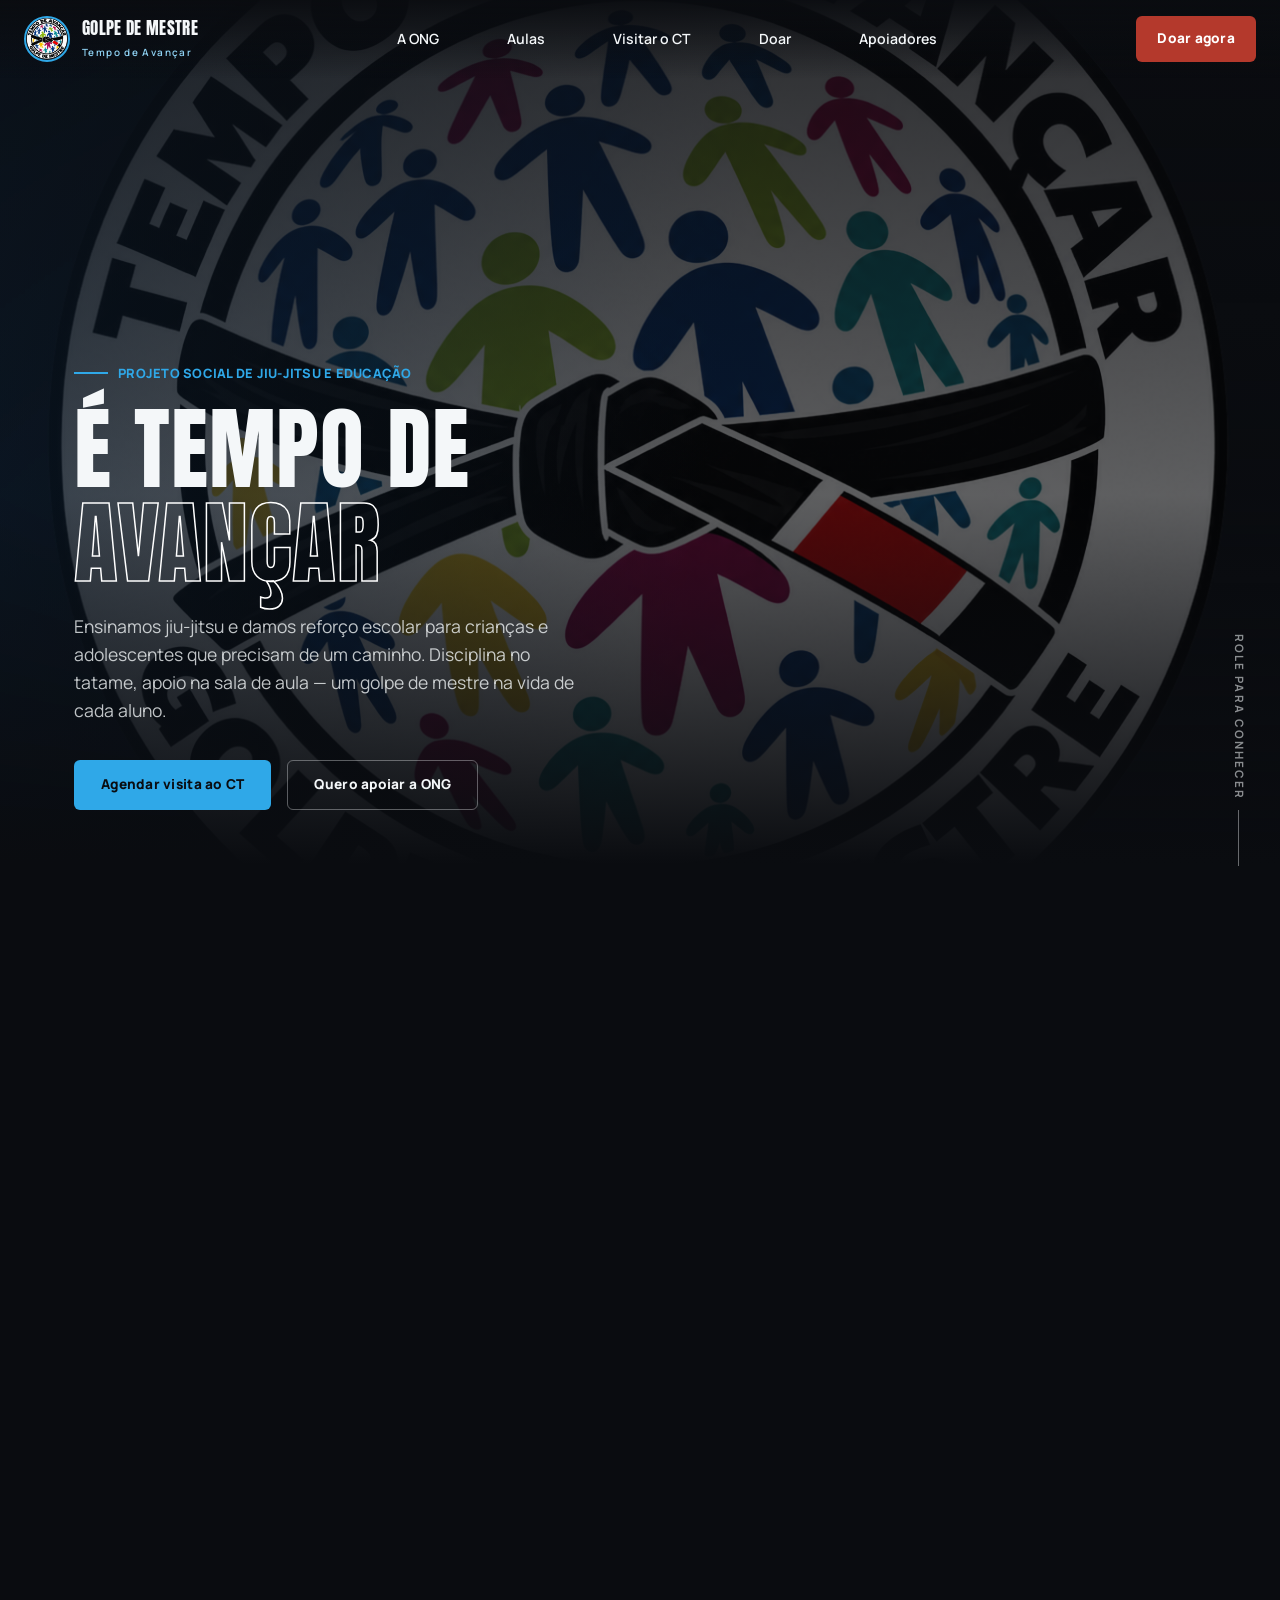
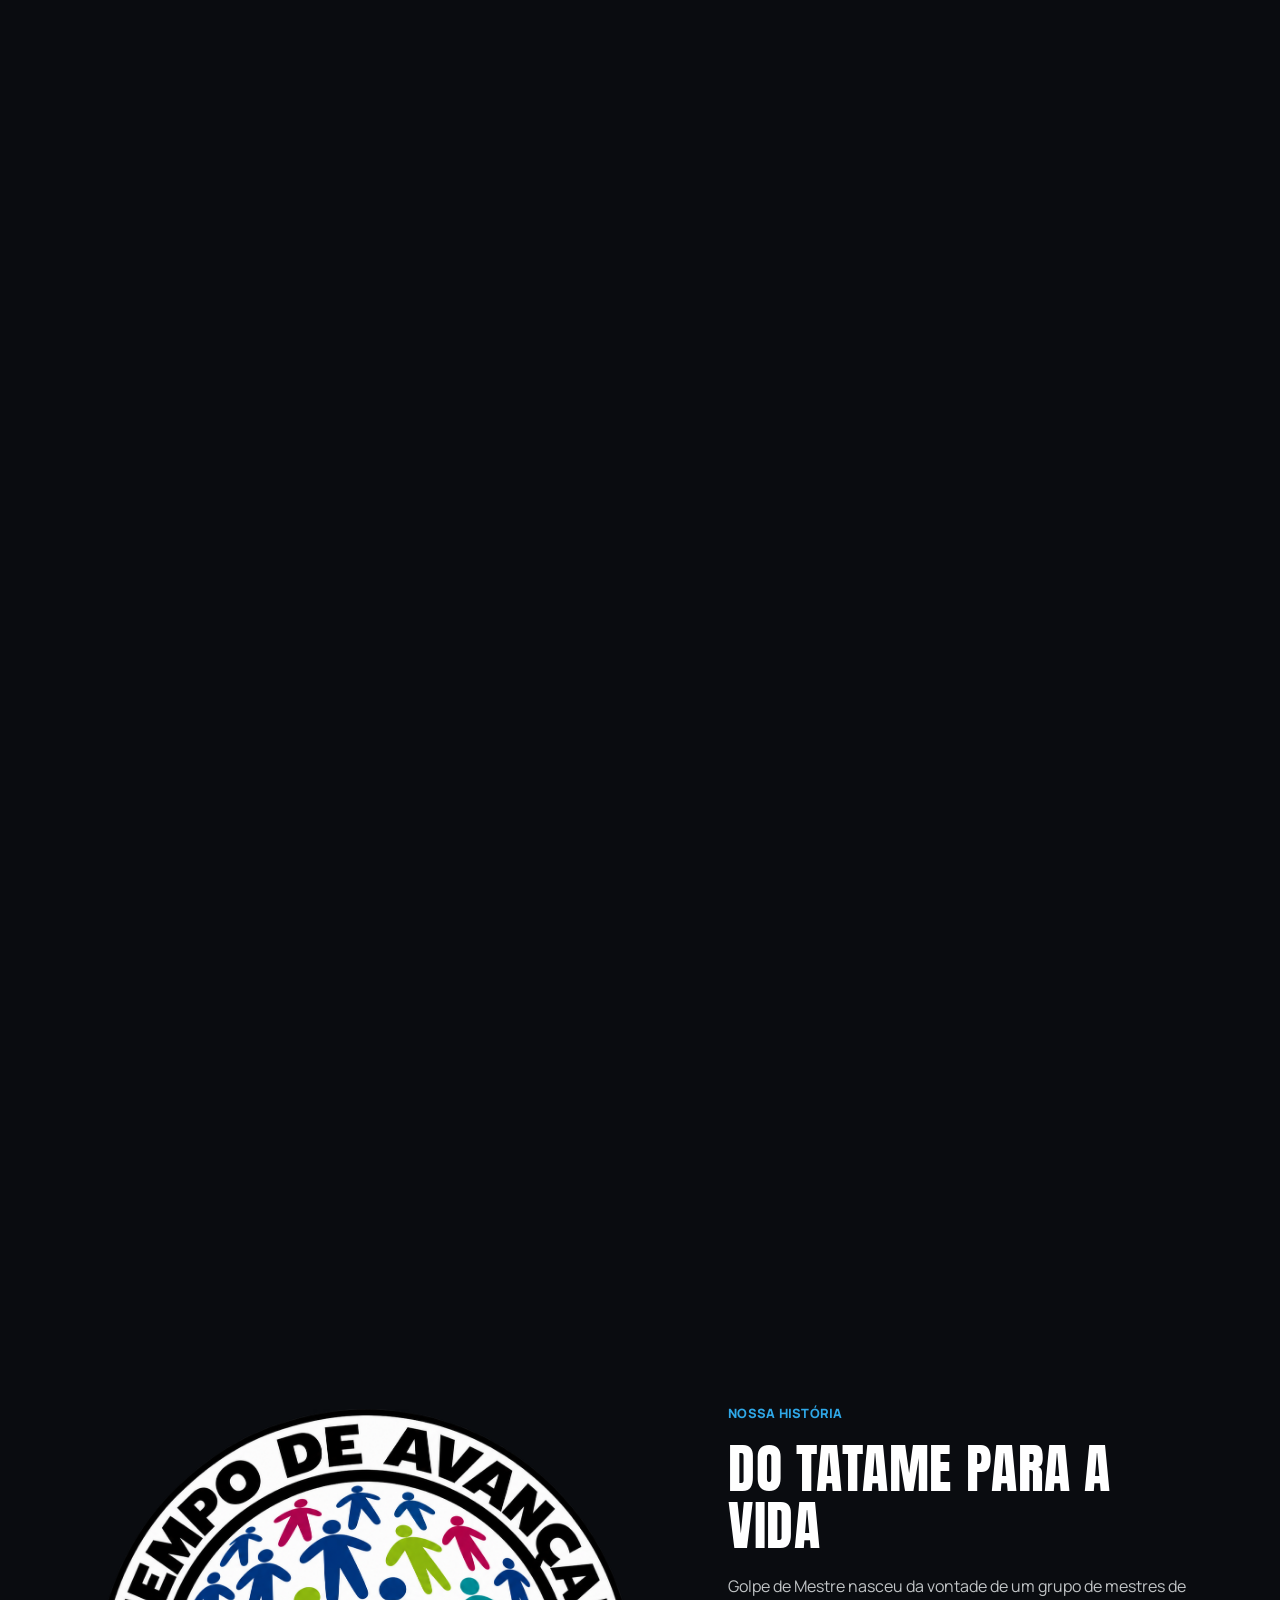
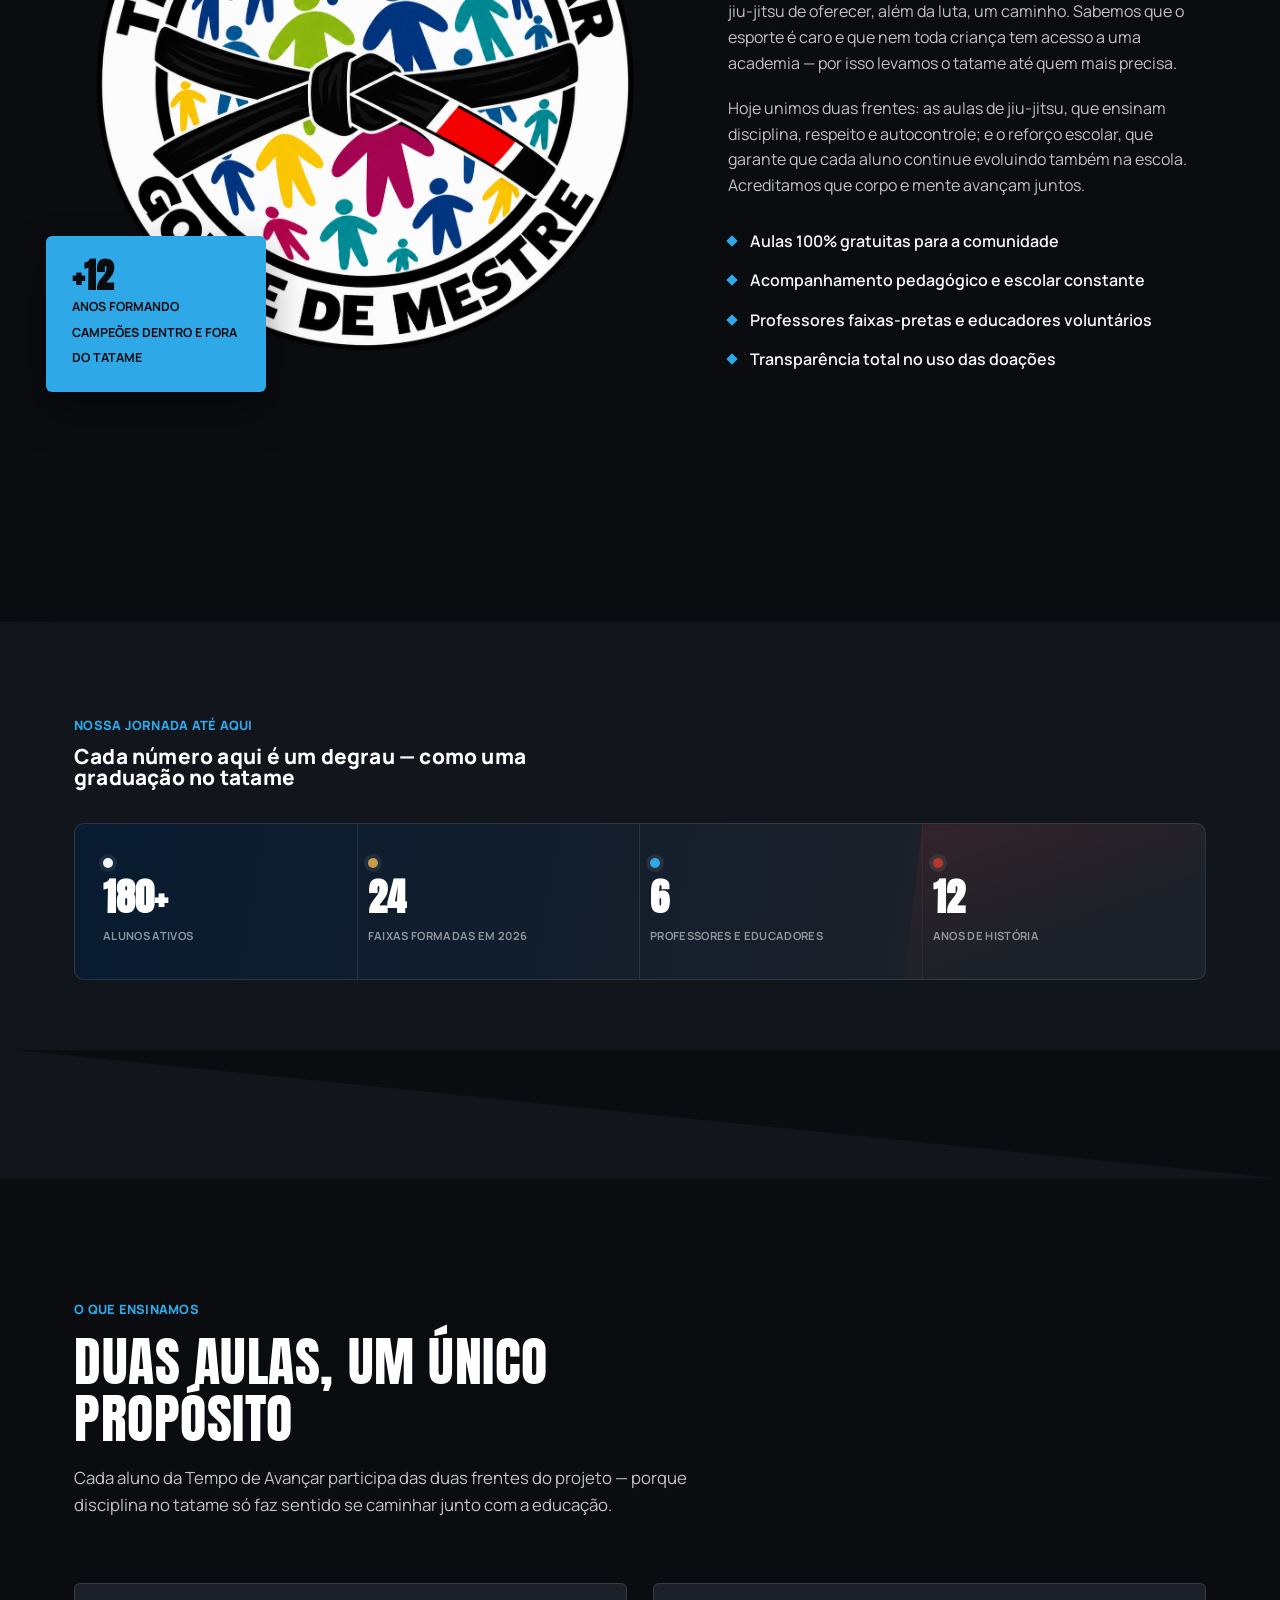
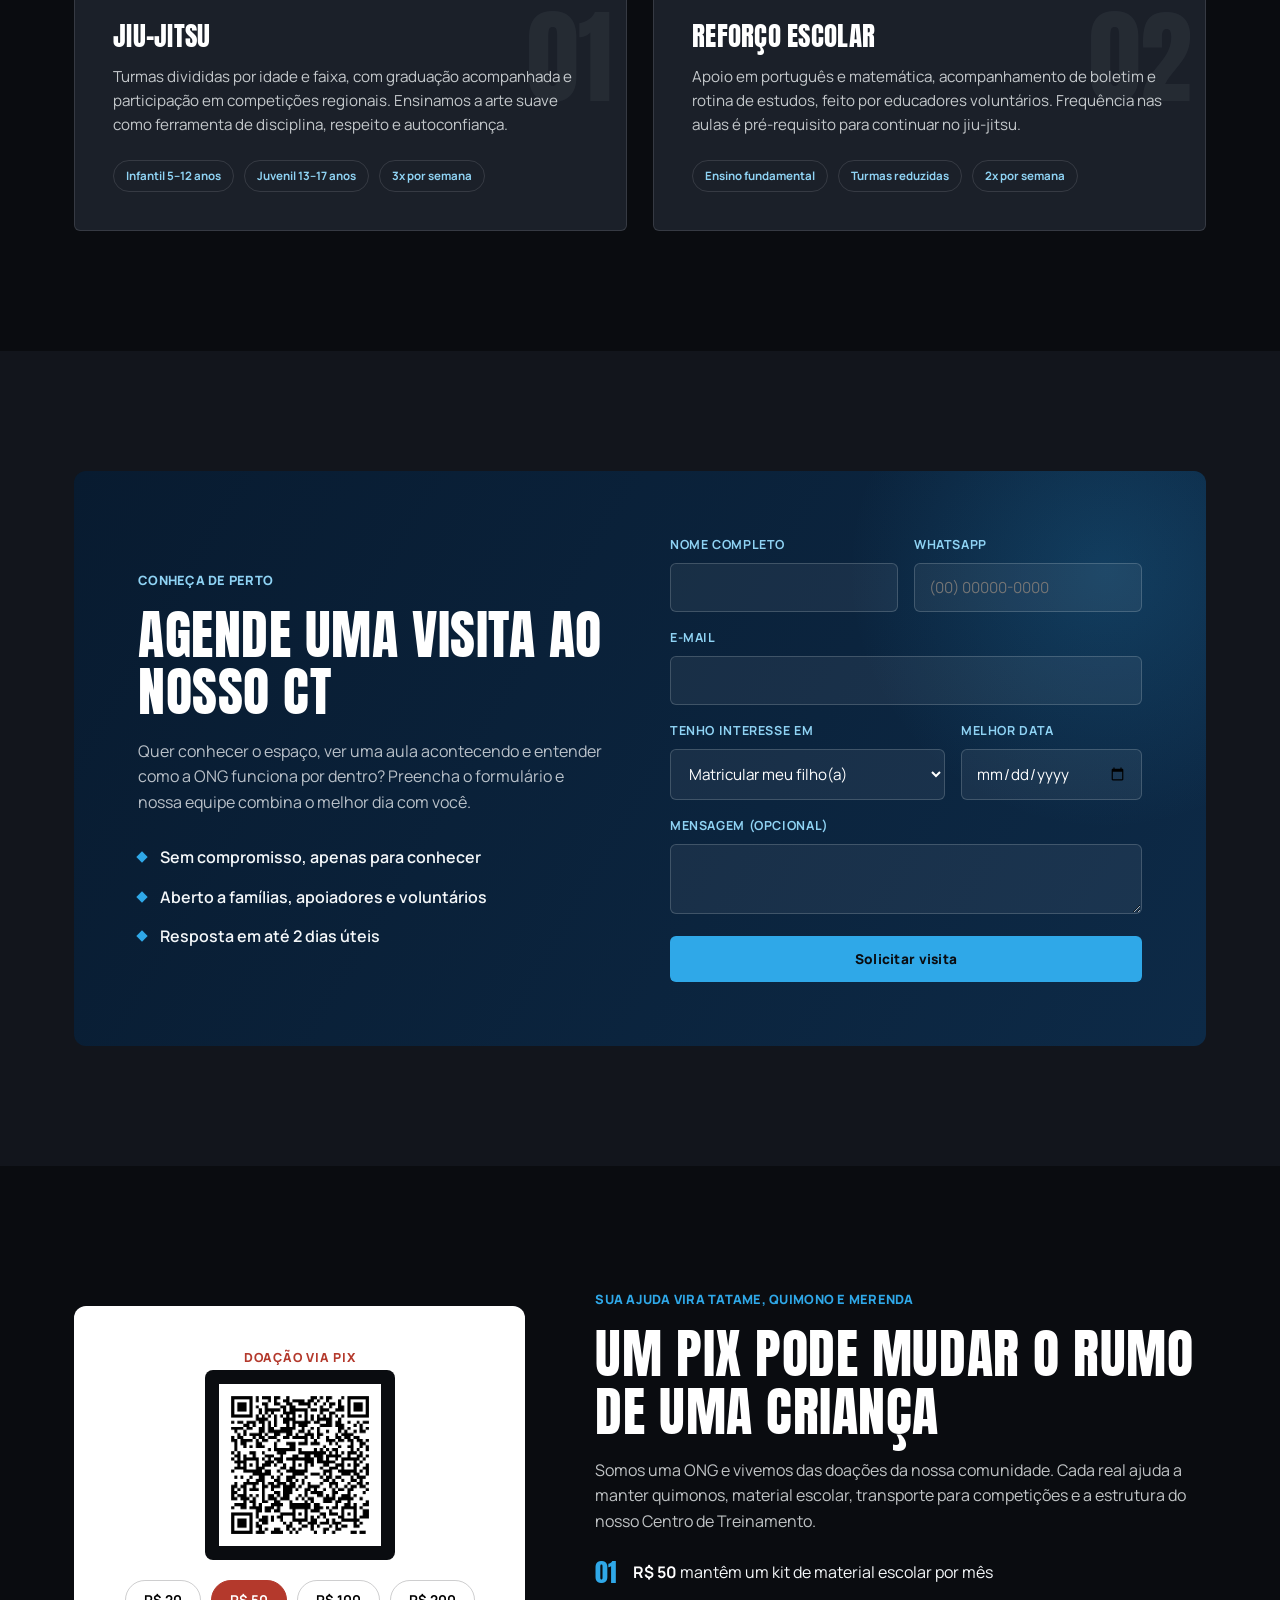
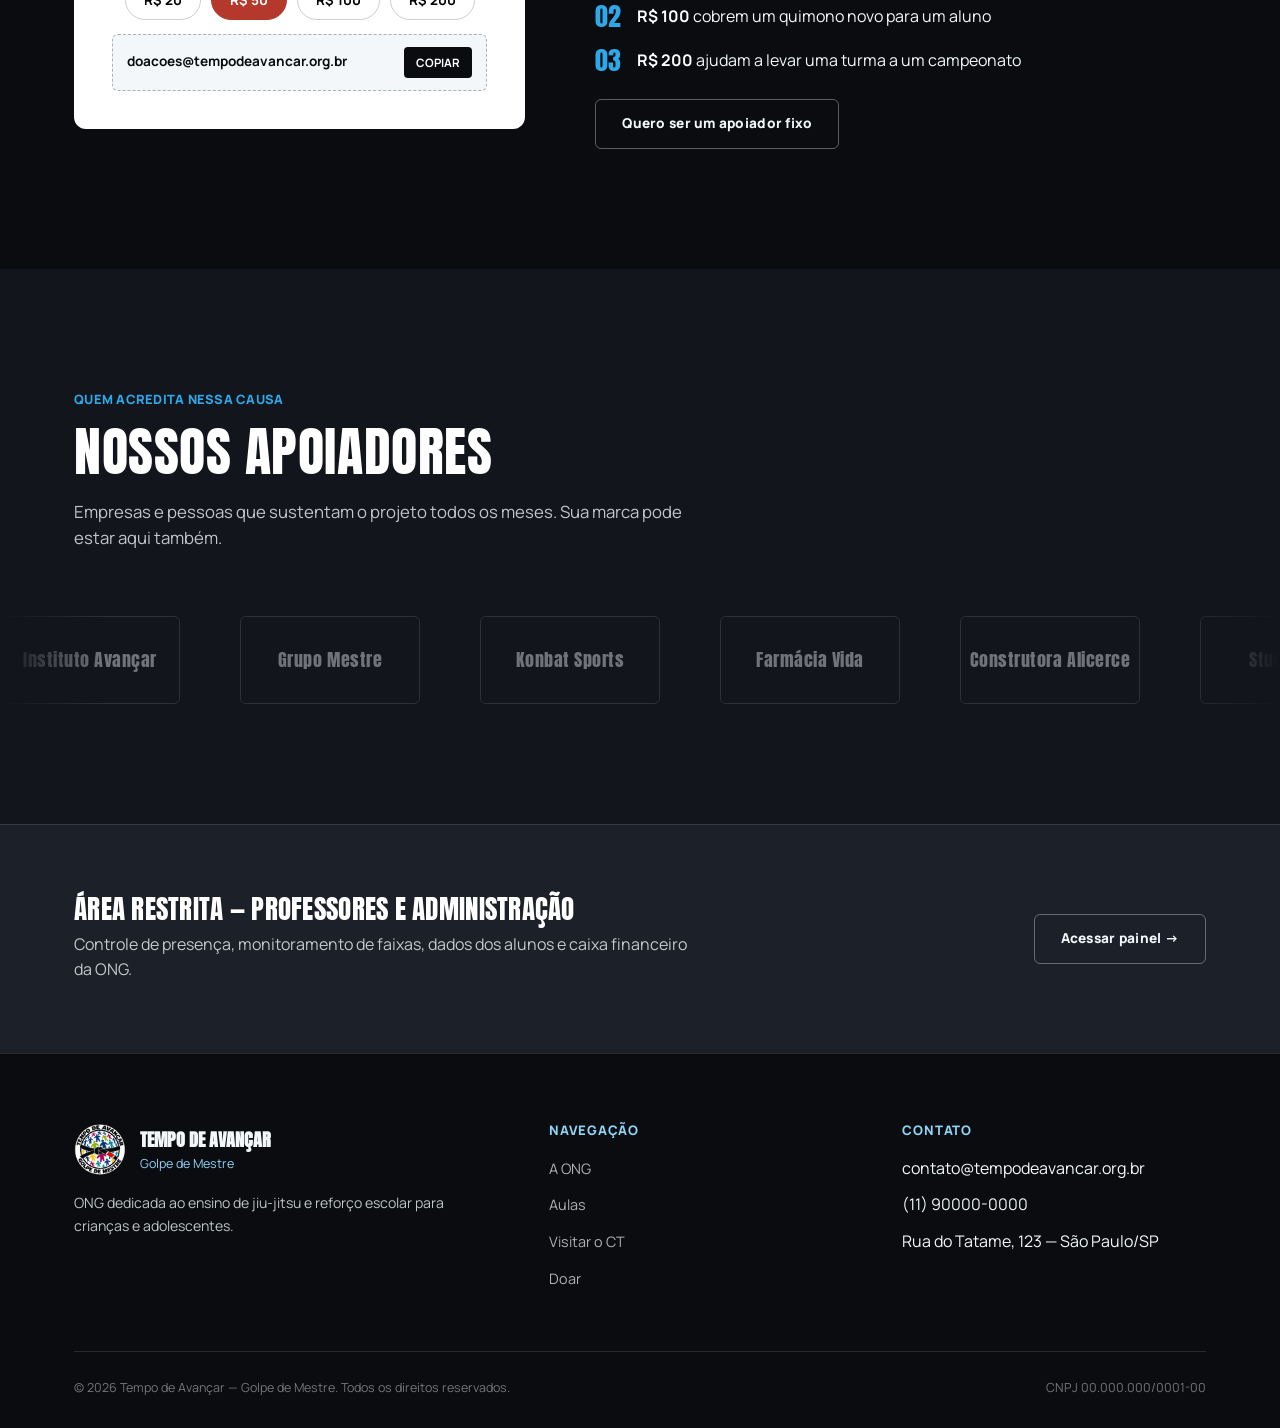
==== commit 5358b62d: "Update nome in index" ====
--- a/index.html
+++ b/index.html
@@ -3,7 +3,7 @@
 <head>
 <meta charset="UTF-8">
 <meta name="viewport" content="width=device-width, initial-scale=1.0">
-<title>Tempo de Avançar — Golpe de Mestre | Jiu-Jitsu e Reforço Escolar</title>
+<title>Golpe de mestre — Tempo de Avançar | Jiu-Jitsu e Reforço Escolar</title>
 <meta name="description" content="ONG Tempo de Avançar (Golpe de Mestre): aulas gratuitas de jiu-jitsu e reforço escolar para crianças e adolescentes. Agende uma visita ao CT ou faça uma doação.">
 <link rel="icon" type="image/png" href="assets/logo-round.png">
 <link rel="preconnect" href="https://fonts.googleapis.com">
@@ -14,10 +14,12 @@
 
 <header class="cabecalho" id="cabecalho">
   <div class="marca">
-    <img src="assets/logo-round.png" alt="Logotipo Tempo de Avançar">
+    <a href="index.html" aria-label="Voltar para a página inicial">
+    <img src="assets/logo-round.png" alt="Logotipo Tempo de Avançar" >
+    </a>
     <div>
-      <span>TEMPO DE AVANÇAR</span>
-      <small>Golpe de Mestre</small>
+      <span>GOLPE DE MESTRE</span>
+      <small>Tempo de Avançar</small>
     </div>
   </div>
   <nav>
@@ -58,7 +60,7 @@
     <div class="hero-camada"></div>
     <div class="container hero-conteudo">
       <span class="olho">PROJETO SOCIAL DE JIU-JITSU E EDUCAÇÃO</span>
-      <h1 class="hero-titulo">É TEMPO DE <span class="contorno">AVANÇAR</span></h1>
+      <h1 class="hero-titulo">É TEMPO DE  <span class="contorno">AVANÇAR</span></h1>
       <p class="hero-sub">Ensinamos jiu-jitsu e damos reforço escolar para crianças e adolescentes que precisam de um caminho. Disciplina no tatame, apoio na sala de aula — um golpe de mestre na vida de cada aluno.</p>
       <div class="hero-acoes">
         <a href="#visita" class="btn btn-primario">Agendar visita ao CT</a>
@@ -82,7 +84,7 @@
     <div class="sobre-texto reveal reveal-direita">
       <span class="olho">NOSSA HISTÓRIA</span>
       <h2 style="margin-top:14px;">Do tatame para a vida</h2>
-      <p>A Tempo de Avançar nasceu da vontade de um grupo de mestres de jiu-jitsu de oferecer, além da luta, um caminho. Sabemos que o esporte é caro e que nem toda criança tem acesso a uma academia — por isso levamos o tatame até quem mais precisa.</p>
+      <p>Golpe de Mestre nasceu da vontade de um grupo de mestres de jiu-jitsu de oferecer, além da luta, um caminho. Sabemos que o esporte é caro e que nem toda criança tem acesso a uma academia — por isso levamos o tatame até quem mais precisa.</p>
       <p>Hoje unimos duas frentes: as aulas de jiu-jitsu, que ensinam disciplina, respeito e autocontrole; e o reforço escolar, que garante que cada aluno continue evoluindo também na escola. Acreditamos que corpo e mente avançam juntos.</p>
       <ul class="lista-valores">
         <li>Aulas 100% gratuitas para a comunidade</li>
@@ -319,4 +321,4 @@
 
 <script src="js/main.js"></script>
 </body>
-</html>
+</html>
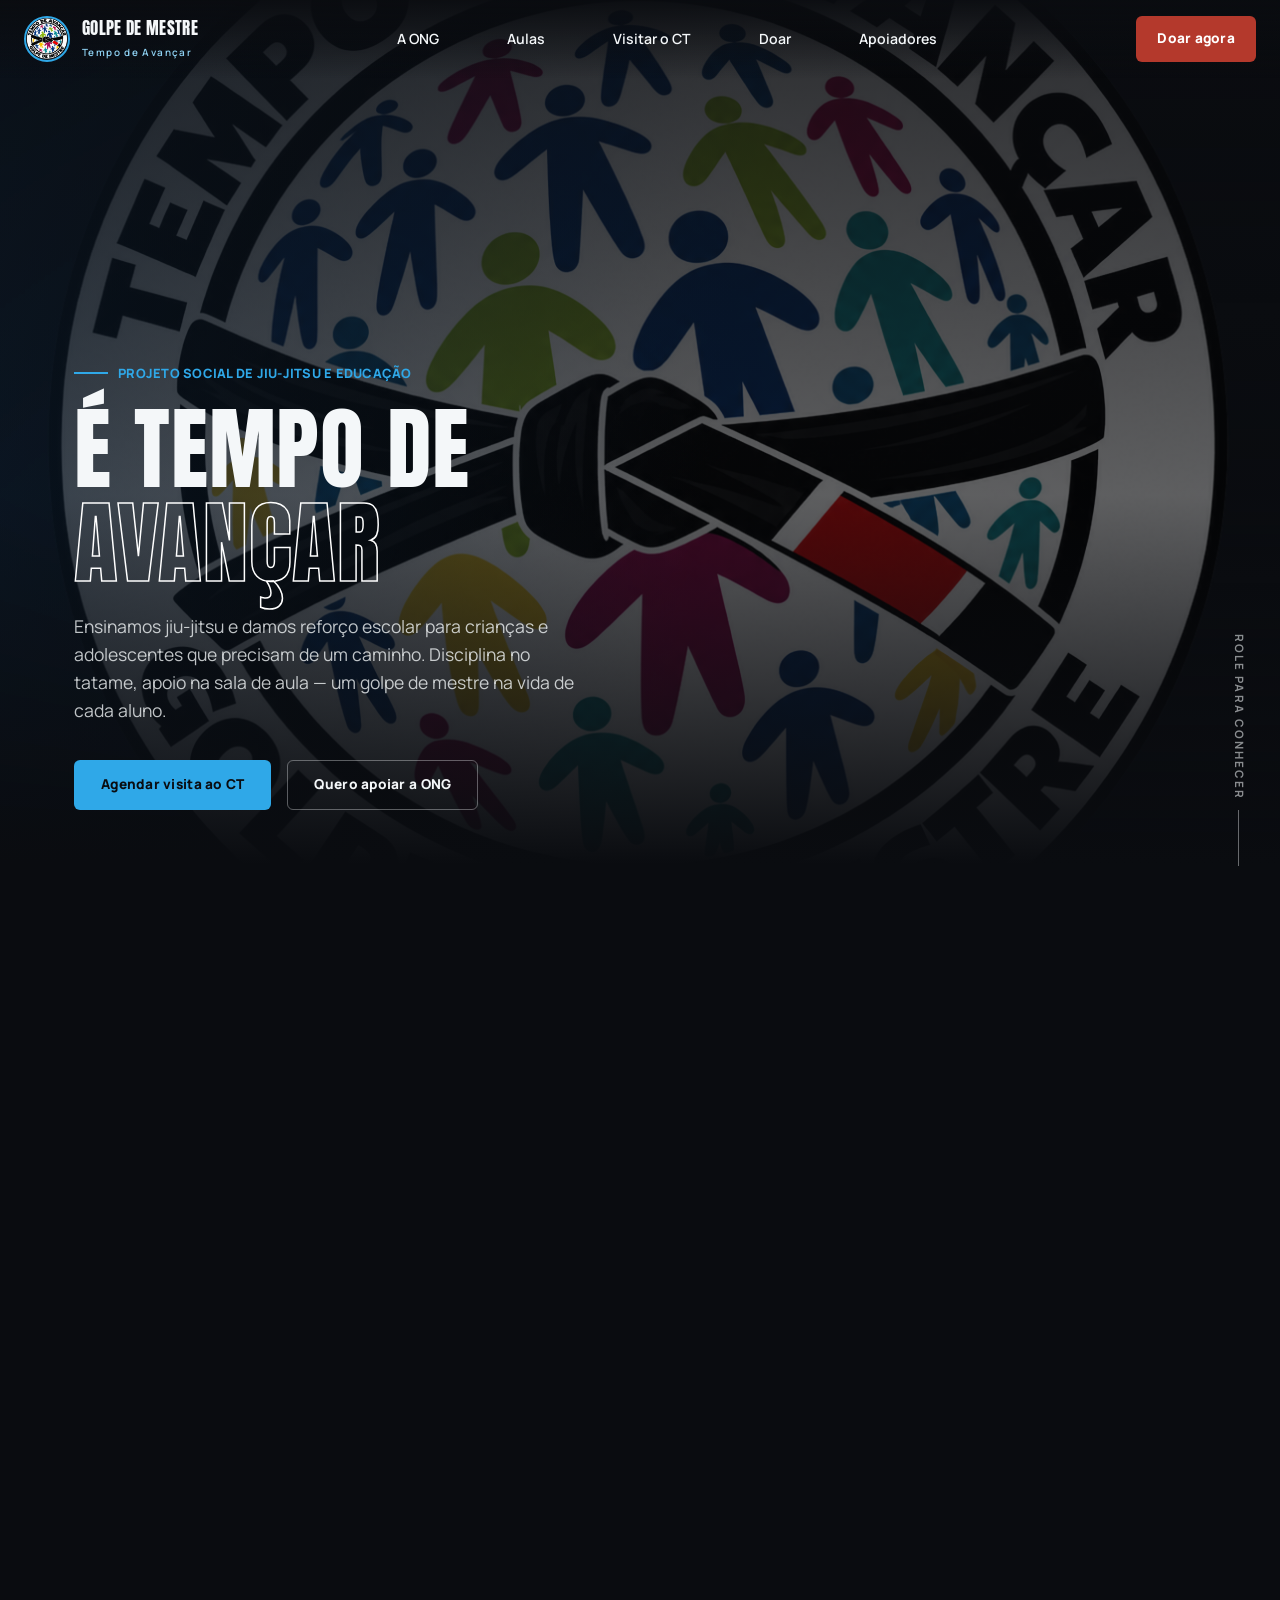
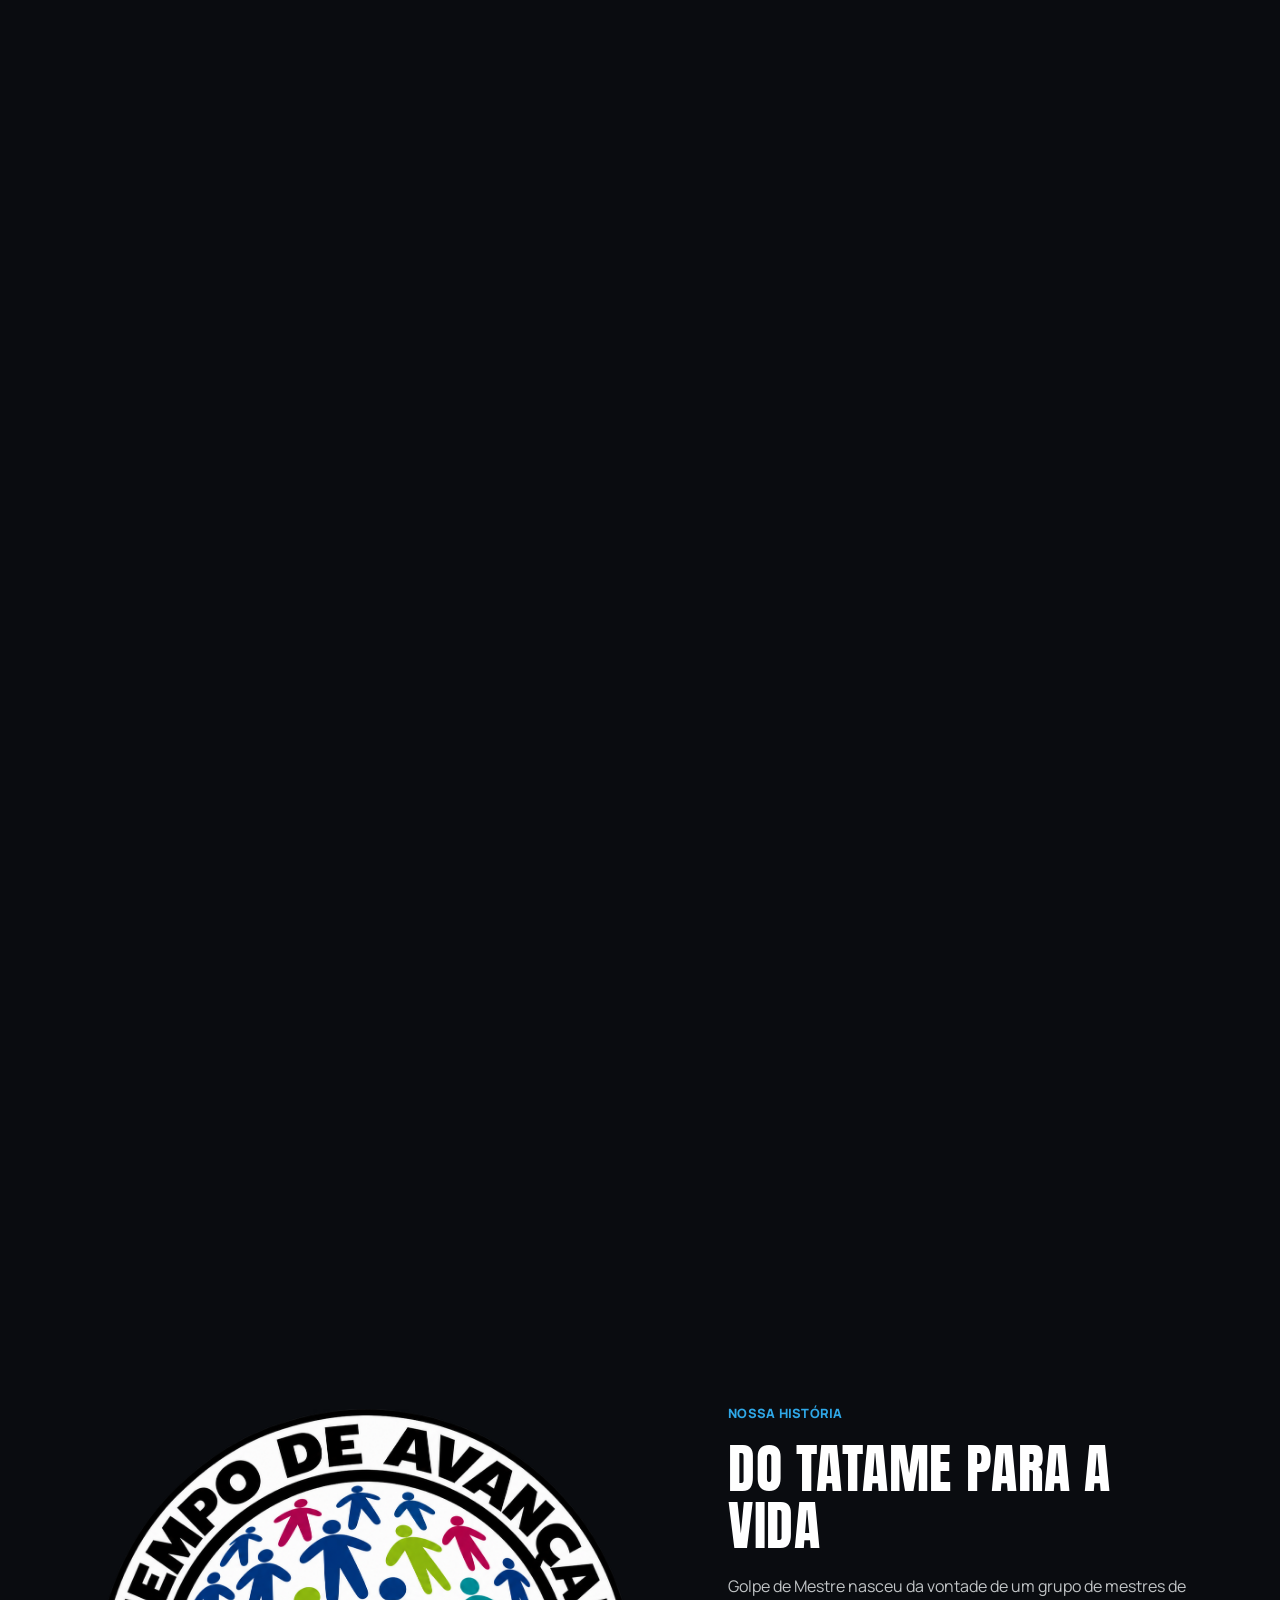
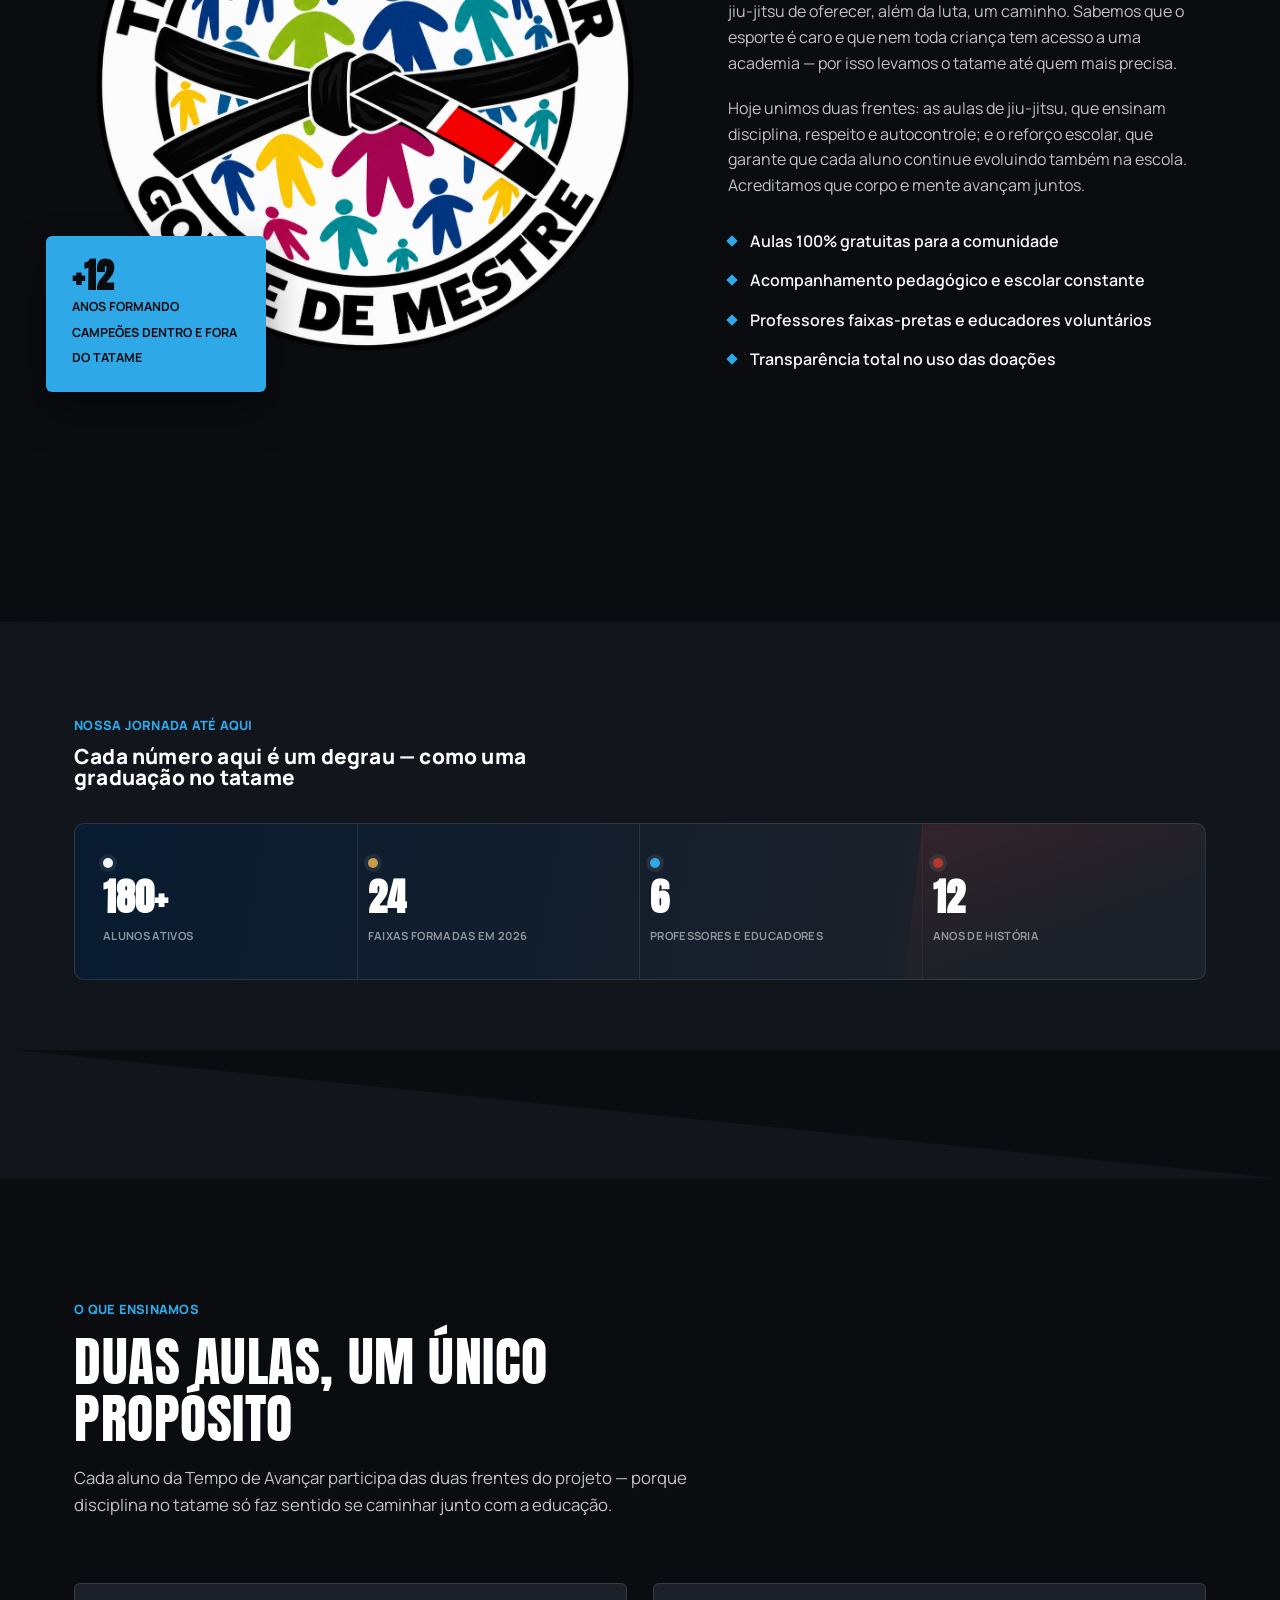
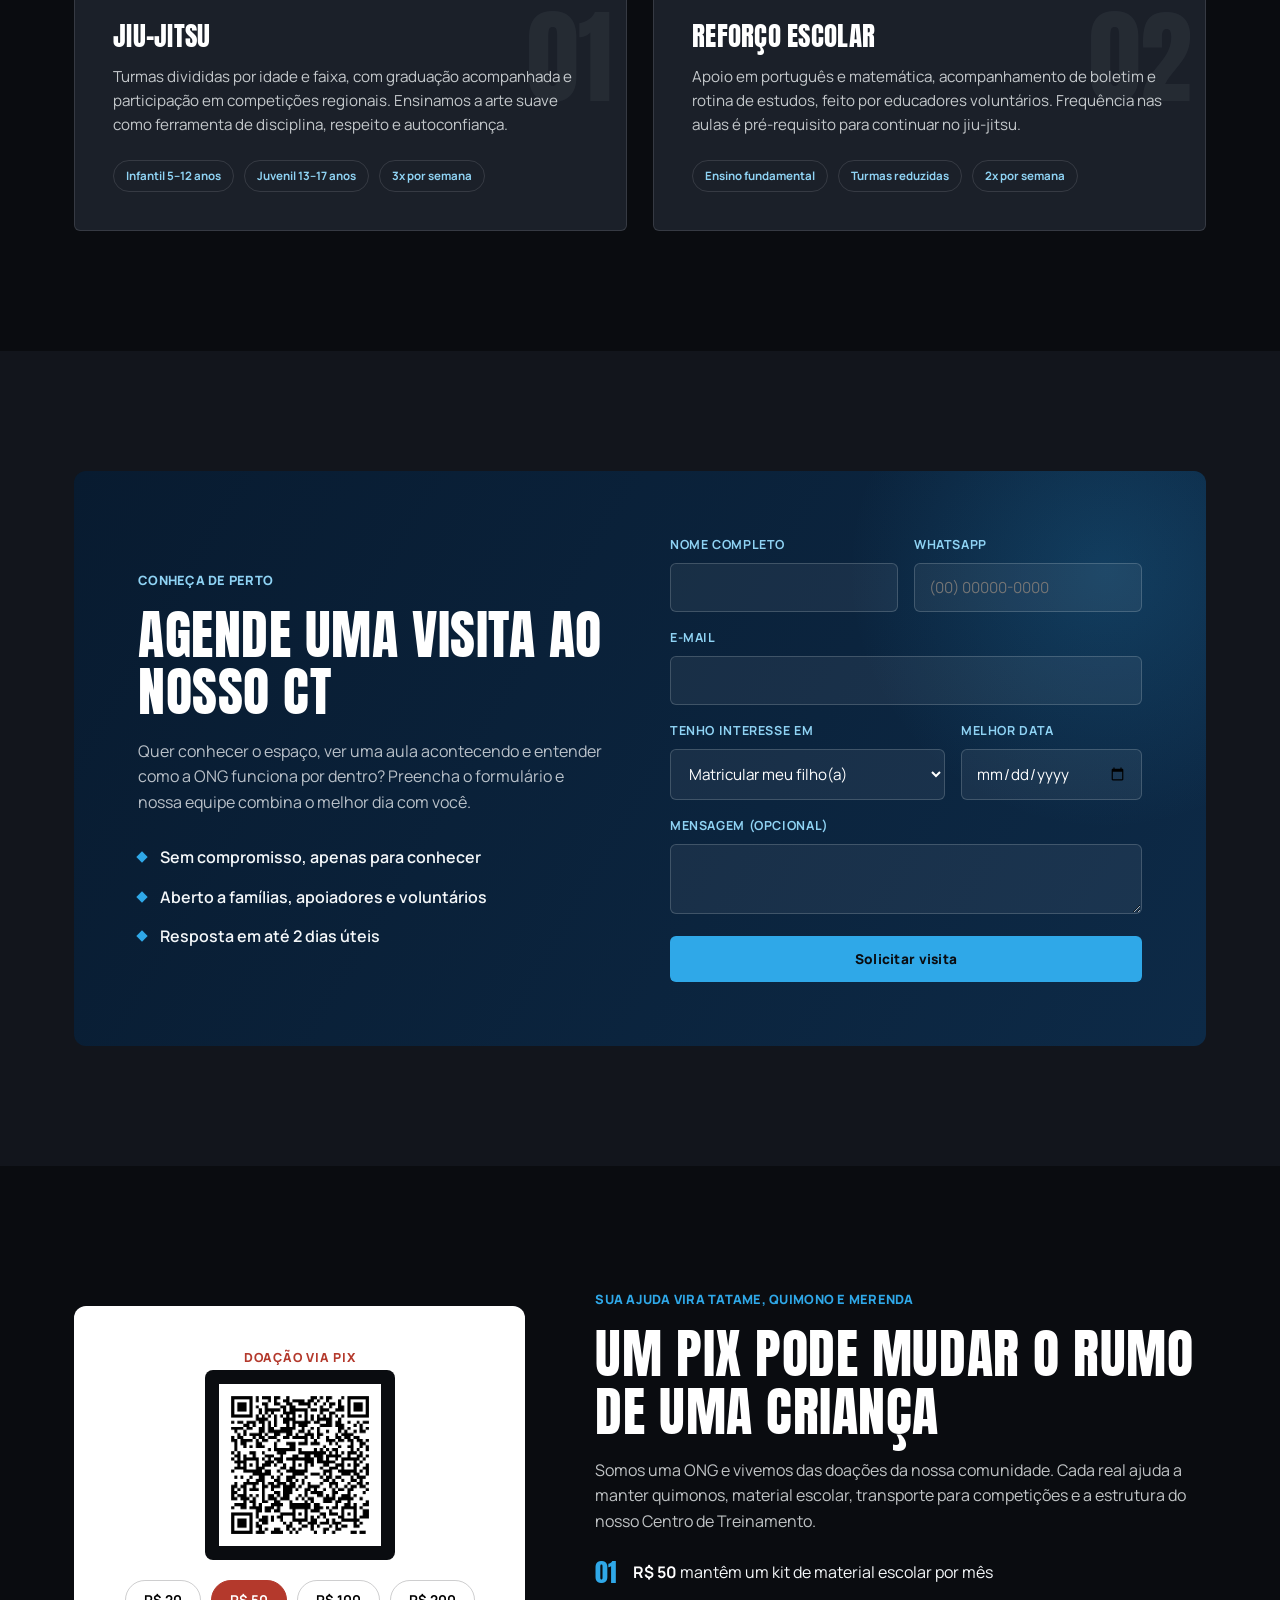
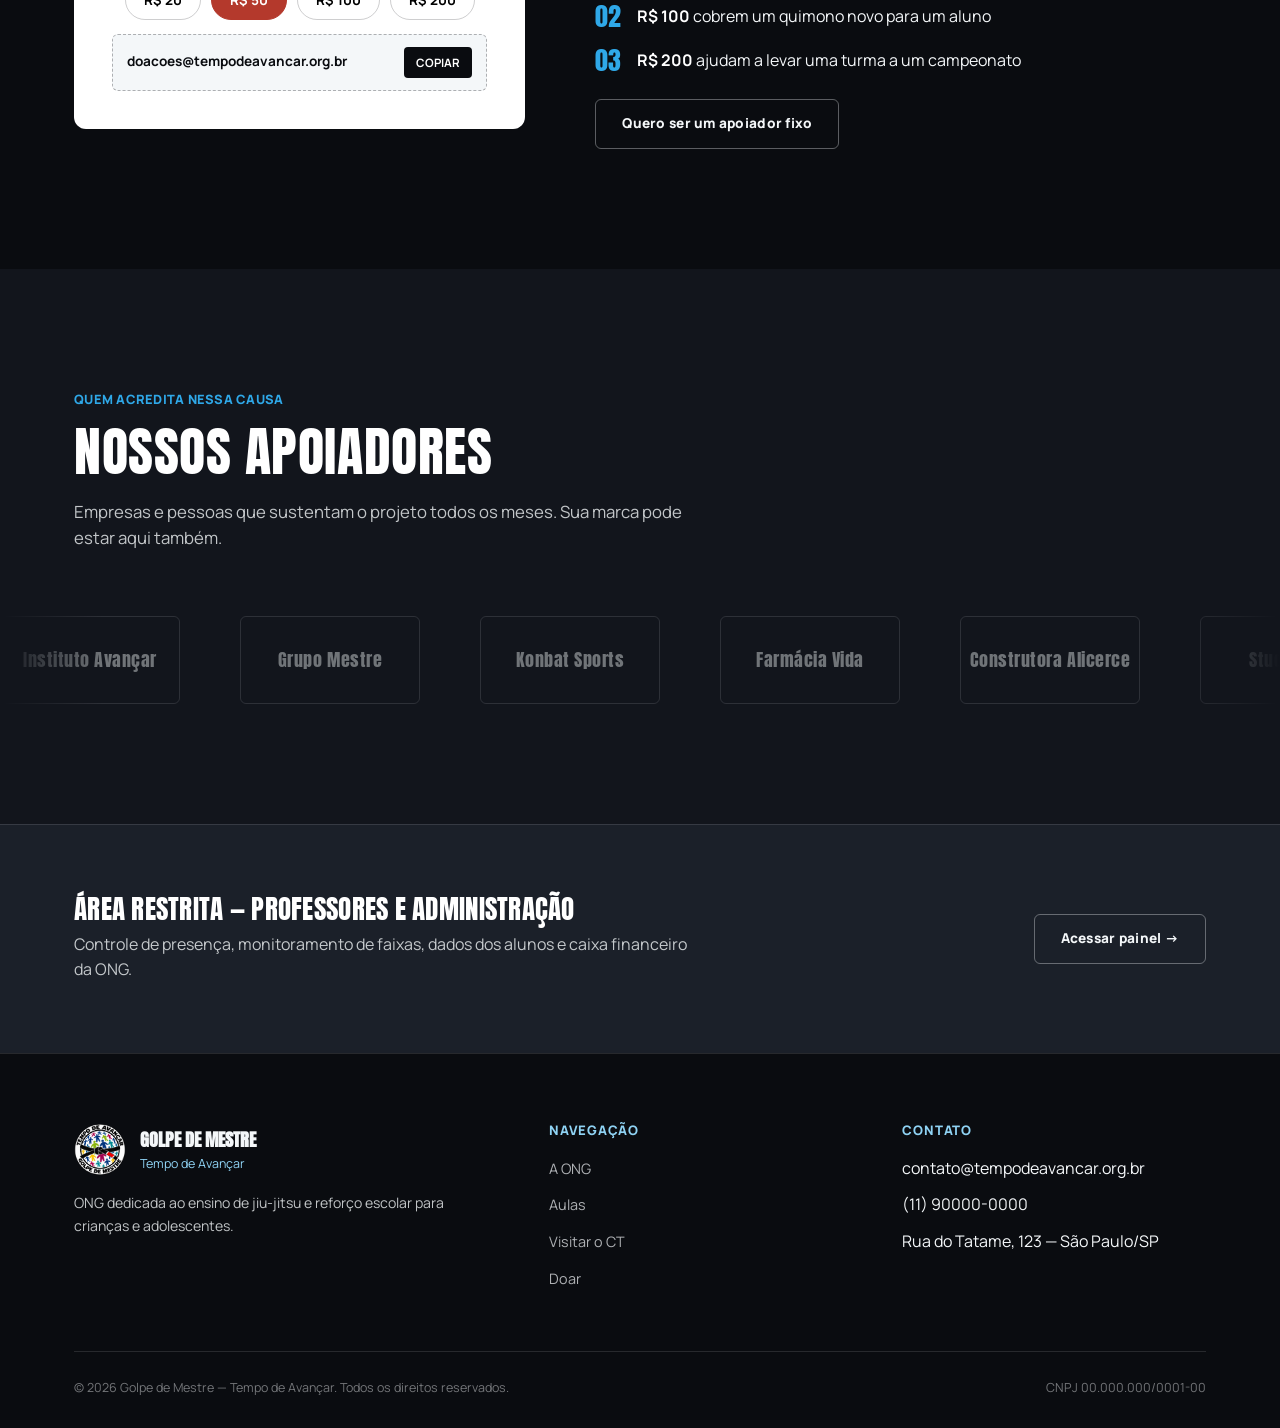
==== commit 3f1dfee6: "update organização" ====
--- a/index.html
+++ b/index.html
@@ -1,324 +1,357 @@
 <!DOCTYPE html>
 <html lang="pt-BR">
+
 <head>
-<meta charset="UTF-8">
-<meta name="viewport" content="width=device-width, initial-scale=1.0">
-<title>Golpe de mestre — Tempo de Avançar | Jiu-Jitsu e Reforço Escolar</title>
-<meta name="description" content="ONG Tempo de Avançar (Golpe de Mestre): aulas gratuitas de jiu-jitsu e reforço escolar para crianças e adolescentes. Agende uma visita ao CT ou faça uma doação.">
-<link rel="icon" type="image/png" href="assets/logo-round.png">
-<link rel="preconnect" href="https://fonts.googleapis.com">
-<link href="https://fonts.googleapis.com/css2?family=Anton&family=Manrope:wght@400;500;600;700;800&display=swap" rel="stylesheet">
-<link rel="stylesheet" href="css/style.css">
+  <meta charset="UTF-8">
+  <meta name="viewport" content="width=device-width, initial-scale=1.0">
+  <title>Golpe de mestre — Tempo de Avançar | Jiu-Jitsu e Reforço Escolar</title>
+  <meta name="description"
+    content="ONG Tempo de Avançar (Golpe de Mestre): aulas gratuitas de jiu-jitsu e reforço escolar para crianças e adolescentes. Agende uma visita ao CT ou faça uma doação.">
+  <link rel="icon" type="image/png" href="assets/logo-round.png">
+  <link rel="preconnect" href="https://fonts.googleapis.com">
+  <link href="https://fonts.googleapis.com/css2?family=Anton&family=Manrope:wght@400;500;600;700;800&display=swap"
+    rel="stylesheet">
+  <link rel="stylesheet" href="css/style.css">
 </head>
+
 <body>
 
-<header class="cabecalho" id="cabecalho">
-  <div class="marca">
-    <a href="index.html" aria-label="Voltar para a página inicial">
-    <img src="assets/logo-round.png" alt="Logotipo Tempo de Avançar" >
-    </a>
-    <div>
-      <span>GOLPE DE MESTRE</span>
-      <small>Tempo de Avançar</small>
-    </div>
-  </div>
-  <nav>
-    <ul class="nav-desktop">
+  <header class="cabecalho" id="cabecalho">
+    <div class="marca">
+      <a href="index.html" aria-label="Voltar para a página inicial">
+        <img src="assets/logo-round.png" alt="Logotipo Tempo de Avançar">
+      </a>
+      <div>
+        <span>GOLPE DE MESTRE</span>
+        <small>Tempo de Avançar</small>
+      </div>
+    </div>
+    <nav>
+      <ul class="nav-desktop">
+        <li><a href="#sobre">A ONG</a></li>
+        <li><a href="#aulas">Aulas</a></li>
+        <li><a href="#visita">Visitar o CT</a></li>
+        <li><a href="#doar">Doar</a></li>
+        <li><a href="#apoiadores">Apoiadores</a></li>
+      </ul>
+    </nav>
+    <div style="display:flex; align-items:center; gap:14px;">
+      <a href="#doar" class="btn btn-doar" style="padding:11px 20px;">Doar agora</a>
+      <button class="menu-toggle" id="menuToggle" aria-label="Abrir menu">☰</button>
+    </div>
+  </header>
+
+  <!-- MENU MOBILE -->
+  <nav id="menuMobile"
+    style="display:none; position:fixed; inset:0; z-index:99; background:rgba(10,12,16,.98); padding:120px 32px 32px;">
+    <ul style="list-style:none; padding:0; display:grid; gap:28px; font-family:var(--fonte-display); font-size:2rem;">
       <li><a href="#sobre">A ONG</a></li>
       <li><a href="#aulas">Aulas</a></li>
       <li><a href="#visita">Visitar o CT</a></li>
       <li><a href="#doar">Doar</a></li>
       <li><a href="#apoiadores">Apoiadores</a></li>
+      <li><a href="admin/login.html" style="color:var(--azul-claro);">Área do professor</a></li>
     </ul>
   </nav>
-  <div style="display:flex; align-items:center; gap:14px;">
-    <a href="#doar" class="btn btn-doar" style="padding:11px 20px;">Doar agora</a>
-    <button class="menu-toggle" id="menuToggle" aria-label="Abrir menu">☰</button>
-  </div>
-</header>
-
-<!-- MENU MOBILE -->
-<nav id="menuMobile" style="display:none; position:fixed; inset:0; z-index:99; background:rgba(10,12,16,.98); padding:120px 32px 32px;">
-  <ul style="list-style:none; padding:0; display:grid; gap:28px; font-family:var(--fonte-display); font-size:2rem;">
-    <li><a href="#sobre">A ONG</a></li>
-    <li><a href="#aulas">Aulas</a></li>
-    <li><a href="#visita">Visitar o CT</a></li>
-    <li><a href="#doar">Doar</a></li>
-    <li><a href="#apoiadores">Apoiadores</a></li>
-    <li><a href="admin/login.html" style="color:var(--azul-claro);">Área do professor</a></li>
-  </ul>
-</nav>
-
-<!-- HERO — o vídeo é "pilotado" pelo scroll: a barra .hero-scrub define quanto
+
+  <!-- HERO — o vídeo é "pilotado" pelo scroll: a barra .hero-scrub define quanto
      de rolagem controla o vídeo; dentro dela, .hero fica grudada (sticky) na tela
      enquanto o JS avança video.currentTime conforme a posição da rolagem. -->
-<div class="hero-scrub" id="heroScrub">
-  <section class="hero">
-    <video class="hero-video" id="heroVideo" muted playsinline preload="auto" poster="assets/logo-original-upscaled.png">
-      <source src="assets/hero-bg.mp4" type="video/mp4">
-    </video>
-    <div class="hero-camada"></div>
-    <div class="container hero-conteudo">
-      <span class="olho">PROJETO SOCIAL DE JIU-JITSU E EDUCAÇÃO</span>
-      <h1 class="hero-titulo">É TEMPO DE  <span class="contorno">AVANÇAR</span></h1>
-      <p class="hero-sub">Ensinamos jiu-jitsu e damos reforço escolar para crianças e adolescentes que precisam de um caminho. Disciplina no tatame, apoio na sala de aula — um golpe de mestre na vida de cada aluno.</p>
-      <div class="hero-acoes">
-        <a href="#visita" class="btn btn-primario">Agendar visita ao CT</a>
-        <a href="#doar" class="btn btn-contorno">Quero apoiar a ONG</a>
-      </div>
-    </div>
-    <div class="hero-rolar">ROLE PARA CONHECER</div>
-  </section>
-</div>
-
-<!-- SOBRE -->
-<section class="secao" id="sobre">
-  <div class="container grade-sobre">
-    <div class="sobre-imagem reveal reveal-esquerda">
-      <img src="assets/logo-original-upscaled.png" alt="Emblema da ONG Tempo de Avançar, faixa preta com detalhe vermelho ao centro, cercada por figuras coloridas representando a comunidade">
-      <div class="selo-flutuante">
-        <strong>+12</strong>
-        <span>ANOS FORMANDO CAMPEÕES DENTRO E FORA DO TATAME</span>
-      </div>
-    </div>
-    <div class="sobre-texto reveal reveal-direita">
-      <span class="olho">NOSSA HISTÓRIA</span>
-      <h2 style="margin-top:14px;">Do tatame para a vida</h2>
-      <p>Golpe de Mestre nasceu da vontade de um grupo de mestres de jiu-jitsu de oferecer, além da luta, um caminho. Sabemos que o esporte é caro e que nem toda criança tem acesso a uma academia — por isso levamos o tatame até quem mais precisa.</p>
-      <p>Hoje unimos duas frentes: as aulas de jiu-jitsu, que ensinam disciplina, respeito e autocontrole; e o reforço escolar, que garante que cada aluno continue evoluindo também na escola. Acreditamos que corpo e mente avançam juntos.</p>
-      <ul class="lista-valores">
-        <li>Aulas 100% gratuitas para a comunidade</li>
-        <li>Acompanhamento pedagógico e escolar constante</li>
-        <li>Professores faixas-pretas e educadores voluntários</li>
-        <li>Transparência total no uso das doações</li>
-      </ul>
-    </div>
+  <div class="hero-scrub" id="heroScrub">
+    <section class="hero">
+      <video class="hero-video" id="heroVideo" muted playsinline preload="auto"
+        poster="assets/logo-original-upscaled.png">
+        <source src="assets/hero-bg.mp4" type="video/mp4">
+      </video>
+      <div class="hero-camada"></div>
+      <div class="container hero-conteudo">
+        <span class="olho">PROJETO SOCIAL DE JIU-JITSU E EDUCAÇÃO</span>
+        <h1 class="hero-titulo">É TEMPO DE <span class="contorno">AVANÇAR</span></h1>
+        <p class="hero-sub">Ensinamos jiu-jitsu e damos reforço escolar para crianças e adolescentes que precisam de um
+          caminho. Disciplina no tatame, apoio na sala de aula — um golpe de mestre na vida de cada aluno.</p>
+        <div class="hero-acoes">
+          <a href="#visita" class="btn btn-primario">Agendar visita ao CT</a>
+          <a href="#doar" class="btn btn-contorno">Quero apoiar a ONG</a>
+        </div>
+      </div>
+      <div class="hero-rolar">ROLE PARA CONHECER</div>
+    </section>
   </div>
-</section>
-
-<div class="corte"></div>
-
-<!-- NÚMEROS — mesma linguagem visual da faixa/corte diagonal usada no resto do
+
+  <!-- SOBRE -->
+  <section class="secao" id="sobre">
+    <div class="container grade-sobre">
+      <div class="sobre-imagem reveal reveal-esquerda">
+        <img src="assets/logo-original-upscaled.png"
+          alt="Emblema da ONG Tempo de Avançar, faixa preta com detalhe vermelho ao centro, cercada por figuras coloridas representando a comunidade">
+        <div class="selo-flutuante">
+          <strong>+12</strong>
+          <span>ANOS FORMANDO CAMPEÕES DENTRO E FORA DO TATAME</span>
+        </div>
+      </div>
+      <div class="sobre-texto reveal reveal-direita">
+        <span class="olho">NOSSA HISTÓRIA</span>
+        <h2 style="margin-top:14px;">Do tatame para a vida</h2>
+        <p>Golpe de Mestre nasceu da vontade de um grupo de mestres de jiu-jitsu de oferecer, além da luta, um caminho.
+          Sabemos que o esporte é caro e que nem toda criança tem acesso a uma academia — por isso levamos o tatame até
+          quem mais precisa.</p>
+        <p>Hoje unimos duas frentes: as aulas de jiu-jitsu, que ensinam disciplina, respeito e autocontrole; e o reforço
+          escolar, que garante que cada aluno continue evoluindo também na escola. Acreditamos que corpo e mente avançam
+          juntos.</p>
+        <ul class="lista-valores">
+          <li>Aulas 100% gratuitas para a comunidade</li>
+          <li>Acompanhamento pedagógico e escolar constante</li>
+          <li>Professores faixas-pretas e educadores voluntários</li>
+          <li>Transparência total no uso das doações</li>
+        </ul>
+      </div>
+    </div>
+  </section>
+
+  <div class="corte"></div>
+
+  <!-- NÚMEROS — mesma linguagem visual da faixa/corte diagonal usada no resto do
      site (o mesmo corte que separa as seções e que aparece no painel admin). -->
-<section class="secao-cinza secao-trilha">
-  <div class="container">
-    <div class="trilha-topo reveal reveal-up">
-      <span class="olho">NOSSA JORNADA ATÉ AQUI</span>
-      <h3 style="color:var(--branco-puro); font-family:var(--fonte-corpo); font-weight:800; text-transform:none; font-size:1.3rem; margin-top:8px;">Cada número aqui é um degrau — como uma graduação no tatame</h3>
-    </div>
-
-    <div class="faixa-numeros reveal reveal-up">
-      <div class="segmento-numero">
-        <span class="ponto-numero" style="background:#F4F7F9;"></span>
-        <strong>180+</strong>
-        <span>ALUNOS ATIVOS</span>
-      </div>
-      <div class="segmento-numero">
-        <span class="ponto-numero" style="background:var(--faixa-dourada);"></span>
-        <strong>24</strong>
-        <span>FAIXAS FORMADAS EM 2026</span>
-      </div>
-      <div class="segmento-numero">
-        <span class="ponto-numero" style="background:var(--azul-eletrico);"></span>
-        <strong>6</strong>
-        <span>PROFESSORES E EDUCADORES</span>
-      </div>
-      <div class="segmento-numero segmento-numero-destaque">
-        <span class="ponto-numero" style="background:var(--faixa-vermelha);"></span>
-        <strong>12</strong>
-        <span>ANOS DE HISTÓRIA</span>
-      </div>
-    </div>
-  </div>
-</section>
-
-<div class="corte corte-inv"></div>
-
-<!-- AULAS -->
-<section class="secao" id="aulas">
-  <div class="container">
-    <div class="cabecalho-secao reveal reveal-cima">
-      <span class="olho">O QUE ENSINAMOS</span>
-      <h2>Duas aulas, um único propósito</h2>
-      <p>Cada aluno da Tempo de Avançar participa das duas frentes do projeto — porque disciplina no tatame só faz sentido se caminhar junto com a educação.</p>
-    </div>
-    <div class="grade-aulas">
-      <article class="cartao-aula reveal reveal-esquerda">
-        <span class="num">01</span>
-        <h3>Jiu-Jitsu</h3>
-        <p>Turmas divididas por idade e faixa, com graduação acompanhada e participação em competições regionais. Ensinamos a arte suave como ferramenta de disciplina, respeito e autoconfiança.</p>
-        <div class="tag-linha">
-          <span class="tag">Infantil 5–12 anos</span>
-          <span class="tag">Juvenil 13–17 anos</span>
-          <span class="tag">3x por semana</span>
-        </div>
-      </article>
-      <article class="cartao-aula reveal reveal-direita">
-        <span class="num">02</span>
-        <h3>Reforço escolar</h3>
-        <p>Apoio em português e matemática, acompanhamento de boletim e rotina de estudos, feito por educadores voluntários. Frequência nas aulas é pré-requisito para continuar no jiu-jitsu.</p>
-        <div class="tag-linha">
-          <span class="tag">Ensino fundamental</span>
-          <span class="tag">Turmas reduzidas</span>
-          <span class="tag">2x por semana</span>
-        </div>
-      </article>
-    </div>
-  </div>
-</section>
-
-<!-- VISITA -->
-<section class="secao secao-cinza" id="visita">
-  <div class="container">
-    <div class="painel-visita">
-      <div class="reveal reveal-esquerda">
-        <span class="olho" style="color:var(--azul-claro);">CONHEÇA DE PERTO</span>
-        <h2 style="margin-top:14px;">Agende uma visita ao nosso CT</h2>
-        <p style="margin-top:18px; color:rgba(244,247,249,.75);">Quer conhecer o espaço, ver uma aula acontecendo e entender como a ONG funciona por dentro? Preencha o formulário e nossa equipe combina o melhor dia com você.</p>
-        <ul class="lista-valores" style="margin-top:30px;">
-          <li>Sem compromisso, apenas para conhecer</li>
-          <li>Aberto a famílias, apoiadores e voluntários</li>
-          <li>Resposta em até 2 dias úteis</li>
+  <section class="secao-cinza secao-trilha">
+    <div class="container">
+      <div class="trilha-topo reveal reveal-up">
+        <span class="olho">NOSSA JORNADA ATÉ AQUI</span>
+        <h3
+          style="color:var(--branco-puro); font-family:var(--fonte-corpo); font-weight:800; text-transform:none; font-size:1.3rem; margin-top:8px;">
+          Cada número aqui é um degrau — como uma graduação no tatame</h3>
+      </div>
+
+      <div class="faixa-numeros reveal reveal-up">
+        <div class="segmento-numero">
+          <span class="ponto-numero" style="background:#F4F7F9;"></span>
+          <strong>180+</strong>
+          <span>ALUNOS ATIVOS</span>
+        </div>
+        <div class="segmento-numero">
+          <span class="ponto-numero" style="background:var(--faixa-dourada);"></span>
+          <strong>24</strong>
+          <span>FAIXAS FORMADAS EM 2026</span>
+        </div>
+        <div class="segmento-numero">
+          <span class="ponto-numero" style="background:var(--azul-eletrico);"></span>
+          <strong>6</strong>
+          <span>PROFESSORES E EDUCADORES</span>
+        </div>
+        <div class="segmento-numero segmento-numero-destaque">
+          <span class="ponto-numero" style="background:var(--faixa-vermelha);"></span>
+          <strong>12</strong>
+          <span>ANOS DE HISTÓRIA</span>
+        </div>
+      </div>
+    </div>
+  </section>
+
+  <div class="corte corte-inv"></div>
+
+  <!-- AULAS -->
+  <section class="secao" id="aulas">
+    <div class="container">
+      <div class="cabecalho-secao reveal reveal-cima">
+        <span class="olho">O QUE ENSINAMOS</span>
+        <h2>Duas aulas, um único propósito</h2>
+        <p>Cada aluno da Tempo de Avançar participa das duas frentes do projeto — porque disciplina no tatame só faz
+          sentido se caminhar junto com a educação.</p>
+      </div>
+      <div class="grade-aulas">
+        <article class="cartao-aula reveal reveal-esquerda">
+          <span class="num">01</span>
+          <h3>Jiu-Jitsu</h3>
+          <p>Turmas divididas por idade e faixa, com graduação acompanhada e participação em competições regionais.
+            Ensinamos a arte suave como ferramenta de disciplina, respeito e autoconfiança.</p>
+          <div class="tag-linha">
+            <span class="tag">Infantil 5–12 anos</span>
+            <span class="tag">Juvenil 13–17 anos</span>
+            <span class="tag">3x por semana</span>
+          </div>
+        </article>
+        <article class="cartao-aula reveal reveal-direita">
+          <span class="num">02</span>
+          <h3>Reforço escolar</h3>
+          <p>Apoio em português e matemática, acompanhamento de boletim e rotina de estudos, feito por educadores
+            voluntários. Frequência nas aulas é pré-requisito para continuar no jiu-jitsu.</p>
+          <div class="tag-linha">
+            <span class="tag">Ensino fundamental</span>
+            <span class="tag">Turmas reduzidas</span>
+            <span class="tag">2x por semana</span>
+          </div>
+        </article>
+      </div>
+    </div>
+  </section>
+
+  <!-- VISITA -->
+  <section class="secao secao-cinza" id="visita">
+    <div class="container">
+      <div class="painel-visita">
+        <div class="reveal reveal-esquerda">
+          <span class="olho" style="color:var(--azul-claro);">CONHEÇA DE PERTO</span>
+          <h2 style="margin-top:14px;">Agende uma visita ao nosso CT</h2>
+          <p style="margin-top:18px; color:rgba(244,247,249,.75);">Quer conhecer o espaço, ver uma aula acontecendo e
+            entender como a ONG funciona por dentro? Preencha o formulário e nossa equipe combina o melhor dia com você.
+          </p>
+          <ul class="lista-valores" style="margin-top:30px;">
+            <li>Sem compromisso, apenas para conhecer</li>
+            <li>Aberto a famílias, apoiadores e voluntários</li>
+            <li>Resposta em até 2 dias úteis</li>
+          </ul>
+        </div>
+        <form class="formulario reveal reveal-direita" id="formVisita">
+          <div class="linha-dupla">
+            <div class="campo">
+              <label for="nome">Nome completo</label>
+              <input type="text" id="nome" name="nome" required>
+            </div>
+            <div class="campo">
+              <label for="telefone">WhatsApp</label>
+              <input type="tel" id="telefone" name="telefone" placeholder="(00) 00000-0000" required>
+            </div>
+          </div>
+          <div class="campo">
+            <label for="email">E-mail</label>
+            <input type="email" id="email" name="email" required>
+          </div>
+          <div class="linha-dupla">
+            <div class="campo">
+              <label for="interesse">Tenho interesse em</label>
+              <select id="interesse" name="interesse">
+                <option>Matricular meu filho(a)</option>
+                <option>Ser voluntário(a)</option>
+                <option>Conhecer para apoiar/patrocinar</option>
+                <option>Outro motivo</option>
+              </select>
+            </div>
+            <div class="campo">
+              <label for="data">Melhor data</label>
+              <input type="date" id="data" name="data">
+            </div>
+          </div>
+          <div class="campo">
+            <label for="mensagem">Mensagem (opcional)</label>
+            <textarea id="mensagem" name="mensagem" rows="2"></textarea>
+          </div>
+          <button type="submit" class="btn btn-primario" style="margin-top:6px;">Solicitar visita</button>
+          <div class="confirmacao" id="confirmacaoVisita">✓ Recebemos seu pedido! Em breve entraremos em contato pelo
+            WhatsApp informado.</div>
+        </form>
+      </div>
+    </div>
+  </section>
+
+  <!-- DOAÇÃO -->
+  <section class="secao" id="doar">
+    <div class="container grade-doacao">
+      <div class="caixa-pix reveal reveal-esquerda">
+        <span style="font-weight:800; font-size:.78rem; letter-spacing:.06em; color:var(--faixa-vermelha);">DOAÇÃO VIA
+          PIX</span>
+        <div class="qrcode">
+          <img id="imgQrCode" src="" alt="QR Code Pix para doação">
+        </div>
+        <div class="doacao-opcoes">
+          <button class="chip-valor" data-valor="20">R$ 20</button>
+          <button class="chip-valor selecionado" data-valor="50">R$ 50</button>
+          <button class="chip-valor" data-valor="100">R$ 100</button>
+          <button class="chip-valor" data-valor="200">R$ 200</button>
+        </div>
+        <div class="chave-pix">
+          <span id="chavePixTexto">doacoes@tempodeavancar.org.br</span>
+          <button id="btnCopiarPix" type="button">COPIAR</button>
+        </div>
+      </div>
+      <div class="doacao-texto reveal reveal-direita">
+        <span class="olho">SUA AJUDA VIRA TATAME, QUIMONO E MERENDA</span>
+        <h2 style="margin-top:14px;">Um Pix pode mudar o rumo de uma criança</h2>
+        <p style="margin-top:18px;">Somos uma ONG e vivemos das doações da nossa comunidade. Cada real ajuda a manter
+          quimonos, material escolar, transporte para competições e a estrutura do nosso Centro de Treinamento.</p>
+        <ul>
+          <li><span class="marcador">01</span>
+            <div><strong style="color:var(--branco-puro);">R$ 50</strong> mantêm um kit de material escolar por mês
+            </div>
+          </li>
+          <li><span class="marcador">02</span>
+            <div><strong style="color:var(--branco-puro);">R$ 100</strong> cobrem um quimono novo para um aluno</div>
+          </li>
+          <li><span class="marcador">03</span>
+            <div><strong style="color:var(--branco-puro);">R$ 200</strong> ajudam a levar uma turma a um campeonato
+            </div>
+          </li>
         </ul>
-      </div>
-      <form class="formulario reveal reveal-direita" id="formVisita">
-        <div class="linha-dupla">
-          <div class="campo">
-            <label for="nome">Nome completo</label>
-            <input type="text" id="nome" name="nome" required>
-          </div>
-          <div class="campo">
-            <label for="telefone">WhatsApp</label>
-            <input type="tel" id="telefone" name="telefone" placeholder="(00) 00000-0000" required>
-          </div>
-        </div>
-        <div class="campo">
-          <label for="email">E-mail</label>
-          <input type="email" id="email" name="email" required>
-        </div>
-        <div class="linha-dupla">
-          <div class="campo">
-            <label for="interesse">Tenho interesse em</label>
-            <select id="interesse" name="interesse">
-              <option>Matricular meu filho(a)</option>
-              <option>Ser voluntário(a)</option>
-              <option>Conhecer para apoiar/patrocinar</option>
-              <option>Outro motivo</option>
-            </select>
-          </div>
-          <div class="campo">
-            <label for="data">Melhor data</label>
-            <input type="date" id="data" name="data">
-          </div>
-        </div>
-        <div class="campo">
-          <label for="mensagem">Mensagem (opcional)</label>
-          <textarea id="mensagem" name="mensagem" rows="2"></textarea>
-        </div>
-        <button type="submit" class="btn btn-primario" style="margin-top:6px;">Solicitar visita</button>
-        <div class="confirmacao" id="confirmacaoVisita">✓ Recebemos seu pedido! Em breve entraremos em contato pelo WhatsApp informado.</div>
-      </form>
-    </div>
-  </div>
-</section>
-
-<!-- DOAÇÃO -->
-<section class="secao" id="doar">
-  <div class="container grade-doacao">
-    <div class="caixa-pix reveal reveal-esquerda">
-      <span style="font-weight:800; font-size:.78rem; letter-spacing:.06em; color:var(--faixa-vermelha);">DOAÇÃO VIA PIX</span>
-      <div class="qrcode">
-        <img id="imgQrCode" src="" alt="QR Code Pix para doação">
-      </div>
-      <div class="doacao-opcoes">
-        <button class="chip-valor" data-valor="20">R$ 20</button>
-        <button class="chip-valor selecionado" data-valor="50">R$ 50</button>
-        <button class="chip-valor" data-valor="100">R$ 100</button>
-        <button class="chip-valor" data-valor="200">R$ 200</button>
-      </div>
-      <div class="chave-pix">
-        <span id="chavePixTexto">doacoes@tempodeavancar.org.br</span>
-        <button id="btnCopiarPix" type="button">COPIAR</button>
-      </div>
-    </div>
-    <div class="doacao-texto reveal reveal-direita">
-      <span class="olho">SUA AJUDA VIRA TATAME, QUIMONO E MERENDA</span>
-      <h2 style="margin-top:14px;">Um Pix pode mudar o rumo de uma criança</h2>
-      <p style="margin-top:18px;">Somos uma ONG e vivemos das doações da nossa comunidade. Cada real ajuda a manter quimonos, material escolar, transporte para competições e a estrutura do nosso Centro de Treinamento.</p>
-      <ul>
-        <li><span class="marcador">01</span><div><strong style="color:var(--branco-puro);">R$ 50</strong> mantêm um kit de material escolar por mês</div></li>
-        <li><span class="marcador">02</span><div><strong style="color:var(--branco-puro);">R$ 100</strong> cobrem um quimono novo para um aluno</div></li>
-        <li><span class="marcador">03</span><div><strong style="color:var(--branco-puro);">R$ 200</strong> ajudam a levar uma turma a um campeonato</div></li>
-      </ul>
-      <a href="#apoiadores" class="btn btn-contorno">Quero ser um apoiador fixo</a>
-    </div>
-  </div>
-</section>
-
-<!-- APOIADORES -->
-<section class="secao secao-cinza" id="apoiadores">
-  <div class="container">
-    <div class="cabecalho-secao reveal reveal-cima">
-      <span class="olho">QUEM ACREDITA NESSA CAUSA</span>
-      <h2>Nossos apoiadores</h2>
-      <p>Empresas e pessoas que sustentam o projeto todos os meses. Sua marca pode estar aqui também.</p>
-    </div>
-  </div>
-  <div class="carrossel-wrap">
-    <div class="carrossel-trilho" id="trilhoApoiadores"></div>
-  </div>
-</section>
-
-<!-- ACESSO ADMINISTRATIVO -->
-<section class="faixa-admin">
-  <div class="container">
-    <div>
-      <h3>Área restrita — professores e administração</h3>
-      <p style="margin:0;">Controle de presença, monitoramento de faixas, dados dos alunos e caixa financeiro da ONG.</p>
-    </div>
-    <a href="admin/login.html" class="btn btn-contorno">Acessar painel →</a>
-  </div>
-</section>
-
-<!-- RODAPÉ -->
-<footer class="rodape">
-  <div class="container">
-    <div class="grade-rodape">
+        <a href="#apoiadores" class="btn btn-contorno">Quero ser um apoiador fixo</a>
+      </div>
+    </div>
+  </section>
+
+  <!-- APOIADORES -->
+  <section class="secao secao-cinza" id="apoiadores">
+    <div class="container">
+      <div class="cabecalho-secao reveal reveal-cima">
+        <span class="olho">QUEM ACREDITA NESSA CAUSA</span>
+        <h2>Nossos apoiadores</h2>
+        <p>Empresas e pessoas que sustentam o projeto todos os meses. Sua marca pode estar aqui também.</p>
+      </div>
+    </div>
+    <div class="carrossel-wrap">
+      <div class="carrossel-trilho" id="trilhoApoiadores"></div>
+    </div>
+  </section>
+
+  <!-- ACESSO ADMINISTRATIVO -->
+  <section class="faixa-admin">
+    <div class="container">
       <div>
-        <div class="rodape-marca">
-          <img src="assets/logo-round.png" alt="Logotipo Tempo de Avançar">
-          <div>
-            <strong style="font-family:var(--fonte-display); font-size:1.1rem;">TEMPO DE AVANÇAR</strong>
-            <div style="font-size:.78rem; color:var(--azul-claro);">Golpe de Mestre</div>
-          </div>
-        </div>
-        <p style="font-size:.88rem;">ONG dedicada ao ensino de jiu-jitsu e reforço escolar para crianças e adolescentes.</p>
-      </div>
-      <div>
-        <h4>Navegação</h4>
-        <ul>
-          <li><a href="#sobre">A ONG</a></li>
-          <li><a href="#aulas">Aulas</a></li>
-          <li><a href="#visita">Visitar o CT</a></li>
-          <li><a href="#doar">Doar</a></li>
-        </ul>
-      </div>
-      <div>
-        <h4>Contato</h4>
-        <ul>
-          <li>contato@tempodeavancar.org.br</li>
-          <li>(11) 90000-0000</li>
-          <li>Rua do Tatame, 123 — São Paulo/SP</li>
-        </ul>
-      </div>
-    </div>
-    <div class="linha-base">
-      <span>© 2026 Tempo de Avançar — Golpe de Mestre. Todos os direitos reservados.</span>
-      <span>CNPJ 00.000.000/0001-00</span>
-    </div>
-  </div>
-</footer>
-
-<script src="js/main.js"></script>
+        <h3>Área restrita — professores e administração</h3>
+        <p style="margin:0;">Controle de presença, monitoramento de faixas, dados dos alunos e caixa financeiro da ONG.
+        </p>
+      </div>
+      <a href="admin/login.html" class="btn btn-contorno">Acessar painel →</a>
+    </div>
+  </section>
+
+  <!-- RODAPÉ -->
+  <footer class="rodape">
+    <div class="container">
+      <div class="grade-rodape">
+        <div>
+          <div class="rodape-marca">
+            <img src="assets/logo-round.png" alt="Logotipo Tempo de Avançar">
+            <div>
+              <strong style="font-family:var(--fonte-display); font-size:1.1rem;">GOLPE DE MESTRE</strong>
+              <div style="font-size:.78rem; color:var(--azul-claro);">Tempo de Avançar</div>
+            </div>
+          </div>
+          <p style="font-size:.88rem;">ONG dedicada ao ensino de jiu-jitsu e reforço escolar para crianças e
+            adolescentes.</p>
+        </div>
+        <div>
+          <h4>Navegação</h4>
+          <ul>
+            <li><a href="#sobre">A ONG</a></li>
+            <li><a href="#aulas">Aulas</a></li>
+            <li><a href="#visita">Visitar o CT</a></li>
+            <li><a href="#doar">Doar</a></li>
+          </ul>
+        </div>
+        <div>
+          <h4>Contato</h4>
+          <ul>
+            <li>contato@tempodeavancar.org.br</li>
+            <li>(11) 90000-0000</li>
+            <li>Rua do Tatame, 123 — São Paulo/SP</li>
+          </ul>
+        </div>
+      </div>
+      <div class="linha-base">
+        <span>© 2026 Golpe de Mestre — Tempo de Avançar. Todos os direitos reservados.</span>
+        <span>CNPJ 00.000.000/0001-00</span>
+      </div>
+    </div>
+  </footer>
+
+  <script src="js/main.js"></script>
 </body>
+
 </html>
--- a/css/style.css
+++ b/css/style.css
@@ -1,344 +1,1067 @@
 /* =====================================================
    TEMPO DE AVANÇAR — Design Tokens
    ===================================================== */
-:root{
-  --preto:        #0A0C10;
-  --preto-suave:  #12151C;
+:root {
+  --preto: #0A0C10;
+  --preto-suave: #12151C;
   --azul-marinho: #0D2A47;
-  --azul-profundo:#081B30;
-  --azul-eletrico:#2FA8E8;
-  --azul-claro:   #8FD3F4;
-  --branco:       #F4F7F9;
-  --branco-puro:  #FFFFFF;
-  --grafite:      #1B2029;
-  --linha:        rgba(244,247,249,0.12);
-  --faixa-vermelha:#B4392C;
+  --azul-profundo: #081B30;
+  --azul-eletrico: #2FA8E8;
+  --azul-claro: #8FD3F4;
+  --branco: #F4F7F9;
+  --branco-puro: #FFFFFF;
+  --grafite: #1B2029;
+  --linha: rgba(244, 247, 249, 0.12);
+  --faixa-vermelha: #B4392C;
   --faixa-dourada: #C99B4A;
 
   --fonte-display: 'Anton', 'Arial Narrow', sans-serif;
-  --fonte-corpo:   'Manrope', -apple-system, sans-serif;
+  --fonte-corpo: 'Manrope', -apple-system, sans-serif;
 
   --largura-maxima: 1180px;
   --raio: 6px;
-  --transicao: .35s cubic-bezier(.4,0,.2,1);
-}
-
-*,*::before,*::after{box-sizing:border-box;}
-html{scroll-behavior:smooth;}
-@media (prefers-reduced-motion: reduce){
-  html{scroll-behavior:auto;}
-  *{animation-duration:.01ms !important; animation-iteration-count:1 !important; transition-duration:.01ms !important;}
-}
-
-body{
-  margin:0;
-  background:var(--preto);
-  color:var(--branco);
-  font-family:var(--fonte-corpo);
-  font-size:16px;
-  line-height:1.6;
-  -webkit-font-smoothing:antialiased;
-}
-
-img{max-width:100%; display:block;}
-a{color:inherit; text-decoration:none;}
-button{font-family:inherit; cursor:pointer;}
-:focus-visible{outline:3px solid var(--azul-eletrico); outline-offset:3px;}
-
-.container{
-  width:100%;
-  max-width:var(--largura-maxima);
-  margin:0 auto;
-  padding:0 24px;
+  --transicao: .35s cubic-bezier(.4, 0, .2, 1);
+}
+
+*,
+*::before,
+*::after {
+  box-sizing: border-box;
+}
+
+html {
+  scroll-behavior: smooth;
+}
+
+@media (prefers-reduced-motion: reduce) {
+  html {
+    scroll-behavior: auto;
+  }
+
+  * {
+    animation-duration: .01ms !important;
+    animation-iteration-count: 1 !important;
+    transition-duration: .01ms !important;
+  }
+}
+
+body {
+  margin: 0;
+  background: var(--preto);
+  color: var(--branco);
+  font-family: var(--fonte-corpo);
+  font-size: 16px;
+  line-height: 1.6;
+  -webkit-font-smoothing: antialiased;
+}
+
+img {
+  max-width: 100%;
+  display: block;
+}
+
+a {
+  color: inherit;
+  text-decoration: none;
+}
+
+button {
+  font-family: inherit;
+  cursor: pointer;
+}
+
+:focus-visible {
+  outline: 3px solid var(--azul-eletrico);
+  outline-offset: 3px;
+}
+
+.container {
+  width: 100%;
+  max-width: var(--largura-maxima);
+  margin: 0 auto;
+  padding: 0 24px;
 }
 
 /* ---------- Revelação ao rolar (reveal) ----------
    Por padrão os elementos ficam visíveis normalmente — o estado "escondido"
    só é aplicado depois que o JS confirma que pode animar (classe no body),
    então quem tiver JS desligado sempre vê o conteúdo normalmente. */
-body.pronto-revelar .reveal{
-  opacity:0;
-  transition:opacity .9s cubic-bezier(.16,.7,.24,1), transform .9s cubic-bezier(.16,.7,.24,1);
-}
-body.pronto-revelar .reveal-esquerda{transform:translateX(-70px);}
-body.pronto-revelar .reveal-direita{transform:translateX(70px);}
-body.pronto-revelar .reveal-cima{transform:translateY(36px);}
-body.pronto-revelar .reveal.ativo{opacity:1; transform:translate(0,0);}
+body.pronto-revelar .reveal {
+  opacity: 0;
+  transition: opacity .9s cubic-bezier(.16, .7, .24, 1), transform .9s cubic-bezier(.16, .7, .24, 1);
+}
+
+body.pronto-revelar .reveal-esquerda {
+  transform: translateX(-70px);
+}
+
+body.pronto-revelar .reveal-direita {
+  transform: translateX(70px);
+}
+
+body.pronto-revelar .reveal-cima {
+  transform: translateY(36px);
+}
+
+body.pronto-revelar .reveal.ativo {
+  opacity: 1;
+  transform: translate(0, 0);
+}
 
 /* atraso escalonado para grupos de cartões (ex: aulas, apoiadores) */
-.reveal-atraso-1{transition-delay:.12s !important;}
-.reveal-atraso-2{transition-delay:.24s !important;}
-.reveal-atraso-3{transition-delay:.36s !important;}
-
-h1,h2,h3,h4{
-  font-family:var(--fonte-display);
-  font-weight:400;
-  letter-spacing:.01em;
-  line-height:1.05;
-  margin:0;
-  text-transform:uppercase;
-}
-
-h2{font-size:clamp(2rem, 4.5vw, 3.4rem); color:var(--branco-puro);}
-h3{font-size:clamp(1.3rem, 2.4vw, 1.7rem);}
-
-p{max-width:62ch; color:rgba(244,247,249,0.78);}
-
-.olho{
-  font-family:var(--fonte-corpo);
-  font-weight:800;
-  font-size:.8rem;
-  color:var(--azul-eletrico);
-  letter-spacing:.02em;
+.reveal-atraso-1 {
+  transition-delay: .12s !important;
+}
+
+.reveal-atraso-2 {
+  transition-delay: .24s !important;
+}
+
+.reveal-atraso-3 {
+  transition-delay: .36s !important;
+}
+
+h1,
+h2,
+h3,
+h4 {
+  font-family: var(--fonte-display);
+  font-weight: 400;
+  letter-spacing: .01em;
+  line-height: 1.05;
+  margin: 0;
+  text-transform: uppercase;
+}
+
+h2 {
+  font-size: clamp(2rem, 4.5vw, 3.4rem);
+  color: var(--branco-puro);
+}
+
+h3 {
+  font-size: clamp(1.3rem, 2.4vw, 1.7rem);
+}
+
+p {
+  max-width: 62ch;
+  color: rgba(244, 247, 249, 0.78);
+}
+
+.olho {
+  font-family: var(--fonte-corpo);
+  font-weight: 800;
+  font-size: .8rem;
+  color: var(--azul-eletrico);
+  letter-spacing: .02em;
 }
 
 /* ---------- Header ---------- */
-.cabecalho{
-  position:fixed; top:0; left:0; right:0; z-index:100;
-  display:flex; align-items:center; justify-content:space-between;
-  padding:16px 24px;
-  background:linear-gradient(180deg, rgba(10,12,16,.92) 0%, rgba(10,12,16,0) 100%);
-  transition:background var(--transicao), padding var(--transicao);
-}
-.cabecalho.rolado{
-  background:rgba(10,12,16,.88);
-  backdrop-filter:blur(10px);
-  padding:10px 24px;
-  border-bottom:1px solid var(--linha);
-}
-.marca{display:flex; align-items:center; gap:12px;}
-.marca img{width:46px; height:46px; border-radius:50%; border:2px solid var(--azul-eletrico);}
-.marca span{font-family:var(--fonte-display); font-size:1.05rem; letter-spacing:.02em; line-height:1;}
-.marca small{display:block; font-family:var(--fonte-corpo); font-weight:600; font-size:.62rem; color:var(--azul-claro); letter-spacing:.14em; margin-top:2px;}
-
-.nav-desktop{display:flex; gap:34px; list-style:none; margin:0; padding:0;}
-.nav-desktop li{margin-right:34px;}
-.nav-desktop li:last-child{margin-right:0;}
-.nav-desktop a{font-size:.88rem; font-weight:600; color:var(--branco); position:relative; padding:6px 0;}
-.nav-desktop a::after{content:''; position:absolute; left:0; bottom:0; width:0; height:2px; background:var(--azul-eletrico); transition:width var(--transicao);}
-.nav-desktop a:hover::after{width:100%;}
-
-.btn{
-  display:inline-flex; align-items:center; justify-content:center; gap:8px;
-  padding:13px 26px; border-radius:var(--raio);
-  font-weight:800; font-size:.85rem; letter-spacing:.02em;
-  border:1px solid transparent; transition:transform var(--transicao), background var(--transicao), border-color var(--transicao);
-}
-.btn:hover{transform:translateY(-2px);}
-.btn-primario{background:var(--azul-eletrico); color:var(--preto);}
-.btn-primario:hover{background:var(--azul-claro);}
-.btn-contorno{border-color:rgba(244,247,249,.35); color:var(--branco);}
-.btn-contorno:hover{border-color:var(--branco-puro);}
-.btn-doar{background:var(--faixa-vermelha); color:var(--branco-puro);}
-.btn-doar:hover{background:#c94434;}
-
-.menu-toggle{display:none; background:none; border:none; color:var(--branco); font-size:1.6rem; padding:4px;}
+.cabecalho {
+  position: fixed;
+  top: 0;
+  left: 0;
+  right: 0;
+  z-index: 100;
+  display: flex;
+  align-items: center;
+  justify-content: space-between;
+  padding: 16px 24px;
+  background: linear-gradient(180deg, rgba(10, 12, 16, .92) 0%, rgba(10, 12, 16, 0) 100%);
+  transition: background var(--transicao), padding var(--transicao);
+}
+
+.cabecalho.rolado {
+  background: rgba(10, 12, 16, .88);
+  backdrop-filter: blur(10px);
+  padding: 10px 24px;
+  border-bottom: 1px solid var(--linha);
+}
+
+.marca {
+  display: flex;
+  align-items: center;
+  gap: 12px;
+}
+
+.marca img {
+  width: 46px;
+  height: 46px;
+  border-radius: 50%;
+  border: 2px solid var(--azul-eletrico);
+}
+
+.marca span {
+  font-family: var(--fonte-display);
+  font-size: 1.05rem;
+  letter-spacing: .02em;
+  line-height: 1;
+}
+
+.marca small {
+  display: block;
+  font-family: var(--fonte-corpo);
+  font-weight: 600;
+  font-size: .62rem;
+  color: var(--azul-claro);
+  letter-spacing: .14em;
+  margin-top: 2px;
+}
+
+.nav-desktop {
+  display: flex;
+  gap: 34px;
+  list-style: none;
+  margin: 0;
+  padding: 0;
+}
+
+.nav-desktop li {
+  margin-right: 34px;
+}
+
+.nav-desktop li:last-child {
+  margin-right: 0;
+}
+
+.nav-desktop a {
+  font-size: .88rem;
+  font-weight: 600;
+  color: var(--branco);
+  position: relative;
+  padding: 6px 0;
+}
+
+.nav-desktop a::after {
+  content: '';
+  position: absolute;
+  left: 0;
+  bottom: 0;
+  width: 0;
+  height: 2px;
+  background: var(--azul-eletrico);
+  transition: width var(--transicao);
+}
+
+.nav-desktop a:hover::after {
+  width: 100%;
+}
+
+.btn {
+  display: inline-flex;
+  align-items: center;
+  justify-content: center;
+  gap: 8px;
+  padding: 13px 26px;
+  border-radius: var(--raio);
+  font-weight: 800;
+  font-size: .85rem;
+  letter-spacing: .02em;
+  border: 1px solid transparent;
+  transition: transform var(--transicao), background var(--transicao), border-color var(--transicao);
+}
+
+.btn:hover {
+  transform: translateY(-2px);
+}
+
+.btn-primario {
+  background: var(--azul-eletrico);
+  color: var(--preto);
+}
+
+.btn-primario:hover {
+  background: var(--azul-claro);
+}
+
+.btn-contorno {
+  border-color: rgba(244, 247, 249, .35);
+  color: var(--branco);
+}
+
+.btn-contorno:hover {
+  border-color: var(--branco-puro);
+}
+
+.btn-doar {
+  background: var(--faixa-vermelha);
+  color: var(--branco-puro);
+}
+
+.btn-doar:hover {
+  background: #c94434;
+}
+
+.menu-toggle {
+  display: none;
+  background: none;
+  border: none;
+  color: var(--branco);
+  font-size: 1.6rem;
+  padding: 4px;
+}
 
 /* ---------- Hero (vídeo controlado pelo scroll) ---------- */
 /* A altura desta faixa é o "trilho" de rolagem: quanto maior, mais devagar
    o vídeo avança em relação à rolagem da página. */
-.hero-scrub{
-  position:relative;
-  height:320vh;
-}
-.hero{
-  position:sticky; top:0;
-  min-height:100vh; height:100vh; display:flex; align-items:flex-end;
-  overflow:hidden; padding-bottom:90px;
-}
-.hero-video{
-  position:absolute; inset:0; width:100%; height:100%; object-fit:cover;
-  filter:grayscale(15%) brightness(.55);
-}
-@media (max-width:960px){
-  .hero-scrub{height:auto;}
-  .hero{position:relative; top:auto;}
-}
-.hero-camada{
-  position:absolute; inset:0;
+.hero-scrub {
+  position: relative;
+  height: 320vh;
+}
+
+.hero {
+  position: sticky;
+  top: 0;
+  min-height: 100vh;
+  height: 100vh;
+  display: flex;
+  align-items: flex-end;
+  overflow: hidden;
+  padding-bottom: 90px;
+}
+
+.hero-video {
+  position: absolute;
+  inset: 0;
+  width: 100%;
+  height: 100%;
+  object-fit: cover;
+  filter: grayscale(15%) brightness(.55);
+}
+
+@media (max-width:960px) {
+  .hero-scrub {
+    height: auto;
+  }
+
+  .hero {
+    position: relative;
+    top: auto;
+  }
+}
+
+.hero-camada {
+  position: absolute;
+  inset: 0;
   background:
-    linear-gradient(0deg, var(--preto) 4%, rgba(10,12,16,.35) 45%, rgba(10,12,16,.75) 100%),
-    linear-gradient(100deg, rgba(13,42,71,.55) 0%, rgba(10,12,16,0) 55%);
-}
-.hero-conteudo{position:relative; z-index:2; width:100%;}
-.hero-conteudo .olho{display:flex; align-items:center; gap:10px; margin-bottom:18px;}
-.hero-conteudo .olho::before{content:''; width:34px; height:2px; background:var(--azul-eletrico); display:block;}
-.hero-titulo{font-size:clamp(2.6rem, 7.4vw, 5.6rem); max-width:14ch;}
-.hero-titulo .contorno{-webkit-text-stroke:1.5px var(--branco-puro); color:transparent;}
-.hero-sub{margin-top:22px; font-size:1.1rem; max-width:46ch;}
-.hero-acoes{display:flex; gap:16px; margin-top:36px; flex-wrap:wrap;}
-.hero-rolar{
-  position:absolute; right:32px; bottom:34px; z-index:2;
-  writing-mode:vertical-rl; font-size:.72rem; font-weight:700; letter-spacing:.18em;
-  color:rgba(244,247,249,.55); display:flex; align-items:center; gap:10px;
-}
-.hero-rolar::after{content:''; width:1px; height:56px; background:rgba(244,247,249,.4); animation:cair 2.2s ease-in-out infinite;}
-@keyframes cair{0%{transform:scaleY(0); transform-origin:top;} 50%{transform:scaleY(1); transform-origin:top;} 51%{transform-origin:bottom;} 100%{transform:scaleY(0); transform-origin:bottom;}}
+    linear-gradient(0deg, var(--preto) 4%, rgba(10, 12, 16, .35) 45%, rgba(10, 12, 16, .75) 100%),
+    linear-gradient(100deg, rgba(13, 42, 71, .55) 0%, rgba(10, 12, 16, 0) 55%);
+}
+
+.hero-conteudo {
+  position: relative;
+  z-index: 2;
+  width: 100%;
+}
+
+.hero-conteudo .olho {
+  display: flex;
+  align-items: center;
+  gap: 10px;
+  margin-bottom: 18px;
+}
+
+.hero-conteudo .olho::before {
+  content: '';
+  width: 34px;
+  height: 2px;
+  background: var(--azul-eletrico);
+  display: block;
+}
+
+.hero-titulo {
+  font-size: clamp(2.6rem, 7.4vw, 5.6rem);
+  max-width: 14ch;
+}
+
+.hero-titulo .contorno {
+  -webkit-text-stroke: 1.5px var(--branco-puro);
+  color: transparent;
+}
+
+.hero-sub {
+  margin-top: 22px;
+  font-size: 1.1rem;
+  max-width: 46ch;
+}
+
+.hero-acoes {
+  display: flex;
+  gap: 16px;
+  margin-top: 36px;
+  flex-wrap: wrap;
+}
+
+.hero-rolar {
+  position: absolute;
+  right: 32px;
+  bottom: 34px;
+  z-index: 2;
+  writing-mode: vertical-rl;
+  font-size: .72rem;
+  font-weight: 700;
+  letter-spacing: .18em;
+  color: rgba(244, 247, 249, .55);
+  display: flex;
+  align-items: center;
+  gap: 10px;
+}
+
+.hero-rolar::after {
+  content: '';
+  width: 1px;
+  height: 56px;
+  background: rgba(244, 247, 249, .4);
+  animation: cair 2.2s ease-in-out infinite;
+}
+
+@keyframes cair {
+  0% {
+    transform: scaleY(0);
+    transform-origin: top;
+  }
+
+  50% {
+    transform: scaleY(1);
+    transform-origin: top;
+  }
+
+  51% {
+    transform-origin: bottom;
+  }
+
+  100% {
+    transform: scaleY(0);
+    transform-origin: bottom;
+  }
+}
 
 /* ---------- Seções gerais ---------- */
-.secao{padding:120px 0;}
-.secao-cinza{background:var(--preto-suave);}
-.cabecalho-secao{max-width:640px; margin-bottom:64px;}
-.cabecalho-secao .olho{display:block; margin-bottom:14px;}
-.cabecalho-secao p{margin-top:18px; font-size:1.05rem;}
+.secao {
+  padding: 120px 0;
+}
+
+.secao-cinza {
+  background: var(--preto-suave);
+}
+
+.cabecalho-secao {
+  max-width: 640px;
+  margin-bottom: 64px;
+}
+
+.cabecalho-secao .olho {
+  display: block;
+  margin-bottom: 14px;
+}
+
+.cabecalho-secao p {
+  margin-top: 18px;
+  font-size: 1.05rem;
+}
 
 /* Diagonal divider — referencia o corte diagonal da faixa preta na logo */
-.corte{
-  position:relative; height:130px; margin-top:-1px;
-  background:var(--preto);
-  clip-path:polygon(0 100%, 100% 0, 100% 100%);
-}
-.corte-inv{background:var(--preto-suave); clip-path:polygon(0 0, 100% 100%, 0 100%);}
+.corte {
+  position: relative;
+  height: 130px;
+  margin-top: -1px;
+  background: var(--preto);
+  clip-path: polygon(0 100%, 100% 0, 100% 100%);
+}
+
+.corte-inv {
+  background: var(--preto-suave);
+  clip-path: polygon(0 0, 100% 100%, 0 100%);
+}
 
 /* ---------- Sobre ---------- */
-.grade-sobre{display:grid; grid-template-columns:1.1fr .9fr; gap:70px; align-items:center;}
-.sobre-imagem{position:relative;}
-.sobre-imagem img{border-radius:var(--raio); width:100%;}
-.selo-flutuante{
-  position:absolute; bottom:-28px; left:-28px; background:var(--azul-eletrico); color:var(--preto);
-  padding:22px 26px; border-radius:var(--raio); max-width:220px;
-  box-shadow:0 20px 40px rgba(0,0,0,.4);
-}
-.selo-flutuante strong{font-family:var(--fonte-display); font-size:2.2rem; display:block; line-height:1;}
-.selo-flutuante span{font-size:.78rem; font-weight:700;}
-.sobre-texto p{margin-top:20px;}
-.lista-valores{list-style:none; margin:30px 0 0; padding:0; display:grid; gap:14px;}
-.lista-valores li{display:flex; gap:14px; align-items:flex-start; font-weight:600; color:var(--branco);}
-.lista-valores li::before{content:''; width:8px; height:8px; margin-top:8px; flex-shrink:0; background:var(--azul-eletrico); transform:rotate(45deg);}
+.grade-sobre {
+  display: grid;
+  grid-template-columns: 1.1fr .9fr;
+  gap: 70px;
+  align-items: center;
+}
+
+.sobre-imagem {
+  position: relative;
+}
+
+.sobre-imagem img {
+  border-radius: var(--raio);
+  width: 100%;
+}
+
+.selo-flutuante {
+  position: absolute;
+  bottom: -28px;
+  left: -28px;
+  background: var(--azul-eletrico);
+  color: var(--preto);
+  padding: 22px 26px;
+  border-radius: var(--raio);
+  max-width: 220px;
+  box-shadow: 0 20px 40px rgba(0, 0, 0, .4);
+}
+
+.selo-flutuante strong {
+  font-family: var(--fonte-display);
+  font-size: 2.2rem;
+  display: block;
+  line-height: 1;
+}
+
+.selo-flutuante span {
+  font-size: .78rem;
+  font-weight: 700;
+}
+
+.sobre-texto p {
+  margin-top: 20px;
+}
+
+.lista-valores {
+  list-style: none;
+  margin: 30px 0 0;
+  padding: 0;
+  display: grid;
+  gap: 14px;
+}
+
+.lista-valores li {
+  display: flex;
+  gap: 14px;
+  align-items: flex-start;
+  font-weight: 600;
+  color: var(--branco);
+}
+
+.lista-valores li::before {
+  content: '';
+  width: 8px;
+  height: 8px;
+  margin-top: 8px;
+  flex-shrink: 0;
+  background: var(--azul-eletrico);
+  transform: rotate(45deg);
+}
 
 /* ---------- Aulas ---------- */
-.grade-aulas{display:grid; grid-template-columns:repeat(2,1fr); gap:26px;}
-.cartao-aula{
-  background:var(--grafite); border:1px solid var(--linha); border-radius:var(--raio);
-  padding:38px; position:relative; overflow:hidden; transition:border-color var(--transicao), transform var(--transicao);
-}
-.cartao-aula:hover{border-color:var(--azul-eletrico); transform:translateY(-4px);}
-.cartao-aula .num{position:absolute; top:-10px; right:14px; font-family:var(--fonte-display); font-size:6.5rem; color:rgba(244,247,249,.05);}
-.cartao-aula h3{margin-bottom:14px; color:var(--branco-puro);}
-.cartao-aula p{margin:0 0 22px; font-size:.95rem;}
-.tag-linha{display:flex; flex-wrap:wrap; gap:10px;}
-.tag{font-size:.72rem; font-weight:700; padding:6px 12px; border:1px solid var(--linha); border-radius:99px; color:var(--azul-claro);}
+.grade-aulas {
+  display: grid;
+  grid-template-columns: repeat(2, 1fr);
+  gap: 26px;
+}
+
+.cartao-aula {
+  background: var(--grafite);
+  border: 1px solid var(--linha);
+  border-radius: var(--raio);
+  padding: 38px;
+  position: relative;
+  overflow: hidden;
+  transition: border-color var(--transicao), transform var(--transicao);
+}
+
+.cartao-aula:hover {
+  border-color: var(--azul-eletrico);
+  transform: translateY(-4px);
+}
+
+.cartao-aula .num {
+  position: absolute;
+  top: -10px;
+  right: 14px;
+  font-family: var(--fonte-display);
+  font-size: 6.5rem;
+  color: rgba(244, 247, 249, .05);
+}
+
+.cartao-aula h3 {
+  margin-bottom: 14px;
+  color: var(--branco-puro);
+}
+
+.cartao-aula p {
+  margin: 0 0 22px;
+  font-size: .95rem;
+}
+
+.tag-linha {
+  display: flex;
+  flex-wrap: wrap;
+  gap: 10px;
+}
+
+.tag {
+  font-size: .72rem;
+  font-weight: 700;
+  padding: 6px 12px;
+  border: 1px solid var(--linha);
+  border-radius: 99px;
+  color: var(--azul-claro);
+}
 
 /* ---------- Visita ---------- */
-.painel-visita{
-  background:linear-gradient(120deg, var(--azul-profundo), var(--azul-marinho));
-  border-radius:12px; padding:64px; display:grid; grid-template-columns:1fr 1fr; gap:60px; align-items:center;
-  position:relative; overflow:hidden;
-}
-.painel-visita::before{
-  content:''; position:absolute; width:520px; height:520px; border-radius:50%;
-  background:radial-gradient(circle, rgba(47,168,232,.18), transparent 70%);
-  right:-160px; top:-160px;
-}
-.formulario{display:grid; gap:16px; position:relative; z-index:1;}
-.campo{display:grid; gap:8px;}
-.campo label{font-size:.78rem; font-weight:700; color:var(--azul-claro); text-transform:uppercase; letter-spacing:.05em;}
-.campo input, .campo select, .campo textarea{
-  background:rgba(244,247,249,.06); border:1px solid rgba(244,247,249,.18); border-radius:var(--raio);
-  padding:13px 14px; color:var(--branco-puro); font-family:inherit; font-size:.95rem;
-}
-.campo input:focus, .campo select:focus, .campo textarea:focus{border-color:var(--azul-eletrico); background:rgba(244,247,249,.1);}
-.linha-dupla{display:grid; grid-template-columns:1fr 1fr; gap:16px;}
-.confirmacao{display:none; background:rgba(47,168,232,.12); border:1px solid var(--azul-eletrico); border-radius:var(--raio); padding:16px 18px; font-size:.9rem; color:var(--azul-claro);}
-.confirmacao.ativo{display:block;}
+.painel-visita {
+  background: linear-gradient(120deg, var(--azul-profundo), var(--azul-marinho));
+  border-radius: 12px;
+  padding: 64px;
+  display: grid;
+  grid-template-columns: 1fr 1fr;
+  gap: 60px;
+  align-items: center;
+  position: relative;
+  overflow: hidden;
+}
+
+.painel-visita::before {
+  content: '';
+  position: absolute;
+  width: 520px;
+  height: 520px;
+  border-radius: 50%;
+  background: radial-gradient(circle, rgba(47, 168, 232, .18), transparent 70%);
+  right: -160px;
+  top: -160px;
+}
+
+.formulario {
+  display: grid;
+  gap: 16px;
+  position: relative;
+  z-index: 1;
+}
+
+.campo {
+  display: grid;
+  gap: 8px;
+}
+
+.campo label {
+  font-size: .78rem;
+  font-weight: 700;
+  color: var(--azul-claro);
+  text-transform: uppercase;
+  letter-spacing: .05em;
+}
+
+.campo input,
+.campo select,
+.campo textarea {
+  background: rgba(244, 247, 249, .06);
+  border: 1px solid rgba(244, 247, 249, .18);
+  border-radius: var(--raio);
+  padding: 13px 14px;
+  color: var(--branco-puro);
+  font-family: inherit;
+  font-size: .95rem;
+}
+
+.campo input:focus,
+.campo select:focus,
+.campo textarea:focus {
+  border-color: var(--azul-eletrico);
+  background: rgba(244, 247, 249, .1);
+}
+
+.linha-dupla {
+  display: grid;
+  grid-template-columns: 1fr 1fr;
+  gap: 16px;
+}
+
+.confirmacao {
+  display: none;
+  background: rgba(47, 168, 232, .12);
+  border: 1px solid var(--azul-eletrico);
+  border-radius: var(--raio);
+  padding: 16px 18px;
+  font-size: .9rem;
+  color: var(--azul-claro);
+}
+
+.confirmacao.ativo {
+  display: block;
+}
 
 /* ---------- Doação ---------- */
-.grade-doacao{display:grid; grid-template-columns:.85fr 1.15fr; gap:70px; align-items:center;}
-.caixa-pix{
-  background:var(--branco-puro); color:var(--preto); border-radius:12px; padding:38px;
-  text-align:center; position:relative;
-}
-.caixa-pix .qrcode{width:190px; height:190px; margin:0 auto 20px; background:var(--preto); border-radius:8px; display:flex; align-items:center; justify-content:center; padding:14px;}
-.caixa-pix .qrcode img{width:100%; height:100%;}
-.chave-pix{
-  display:flex; align-items:center; justify-content:space-between; gap:10px;
-  background:var(--branco); border:1px dashed rgba(10,12,16,.3); border-radius:var(--raio);
-  padding:12px 14px; font-weight:700; font-size:.85rem; margin-top:14px;
-}
-.chave-pix button{background:var(--preto); color:var(--branco-puro); border:none; border-radius:4px; padding:8px 12px; font-size:.72rem; font-weight:700;}
-.doacao-opcoes{display:flex; gap:10px; margin-top:20px; flex-wrap:wrap; justify-content:center;}
-.chip-valor{border:1px solid rgba(10,12,16,.2); background:transparent; padding:10px 18px; border-radius:99px; font-weight:700; font-size:.85rem; transition:var(--transicao);}
-.chip-valor.selecionado, .chip-valor:hover{background:var(--faixa-vermelha); color:var(--branco-puro); border-color:var(--faixa-vermelha);}
-.doacao-texto ul{list-style:none; margin:26px 0; padding:0; display:grid; gap:18px;}
-.doacao-texto li{display:grid; grid-template-columns:auto 1fr; gap:16px; align-items:flex-start;}
-.doacao-texto li .marcador{font-family:var(--fonte-display); font-size:1.6rem; color:var(--azul-eletrico); line-height:1;}
+.grade-doacao {
+  display: grid;
+  grid-template-columns: .85fr 1.15fr;
+  gap: 70px;
+  align-items: center;
+}
+
+.caixa-pix {
+  background: var(--branco-puro);
+  color: var(--preto);
+  border-radius: 12px;
+  padding: 38px;
+  text-align: center;
+  position: relative;
+}
+
+.caixa-pix .qrcode {
+  width: 190px;
+  height: 190px;
+  margin: 0 auto 20px;
+  background: var(--preto);
+  border-radius: 8px;
+  display: flex;
+  align-items: center;
+  justify-content: center;
+  padding: 14px;
+}
+
+.caixa-pix .qrcode img {
+  width: 100%;
+  height: 100%;
+}
+
+.chave-pix {
+  display: flex;
+  align-items: center;
+  justify-content: space-between;
+  gap: 10px;
+  background: var(--branco);
+  border: 1px dashed rgba(10, 12, 16, .3);
+  border-radius: var(--raio);
+  padding: 12px 14px;
+  font-weight: 700;
+  font-size: .85rem;
+  margin-top: 14px;
+}
+
+.chave-pix button {
+  background: var(--preto);
+  color: var(--branco-puro);
+  border: none;
+  border-radius: 4px;
+  padding: 8px 12px;
+  font-size: .72rem;
+  font-weight: 700;
+}
+
+.doacao-opcoes {
+  display: flex;
+  gap: 10px;
+  margin-top: 20px;
+  flex-wrap: wrap;
+  justify-content: center;
+}
+
+.chip-valor {
+  border: 1px solid rgba(10, 12, 16, .2);
+  background: transparent;
+  padding: 10px 18px;
+  border-radius: 99px;
+  font-weight: 700;
+  font-size: .85rem;
+  transition: var(--transicao);
+}
+
+.chip-valor.selecionado,
+.chip-valor:hover {
+  background: var(--faixa-vermelha);
+  color: var(--branco-puro);
+  border-color: var(--faixa-vermelha);
+}
+
+.doacao-texto ul {
+  list-style: none;
+  margin: 26px 0;
+  padding: 0;
+  display: grid;
+  gap: 18px;
+}
+
+.doacao-texto li {
+  display: grid;
+  grid-template-columns: auto 1fr;
+  gap: 16px;
+  align-items: flex-start;
+}
+
+.doacao-texto li .marcador {
+  font-family: var(--fonte-display);
+  font-size: 1.6rem;
+  color: var(--azul-eletrico);
+  line-height: 1;
+}
 
 /* ---------- Apoiadores / carrossel ---------- */
-.carrossel-wrap{overflow:hidden; position:relative; margin-top:20px;
-  -webkit-mask-image:linear-gradient(90deg, transparent, #000 8%, #000 92%, transparent);
-  mask-image:linear-gradient(90deg, transparent, #000 8%, #000 92%, transparent);
-}
-.carrossel-trilho{display:flex; gap:60px; width:max-content; animation:deslizar 28s linear infinite;}
-.carrossel-wrap:hover .carrossel-trilho{animation-play-state:paused;}
-@keyframes deslizar{from{transform:translateX(0);} to{transform:translateX(-50%);}}
-.apoiador{
-  display:flex; align-items:center; justify-content:center; height:88px; width:180px; flex-shrink:0;
-  color:rgba(244,247,249,.42); font-family:var(--fonte-display); font-size:1.1rem; letter-spacing:.03em;
-  border:1px solid var(--linha); border-radius:var(--raio); transition:var(--transicao);
-}
-.apoiador:hover{color:var(--branco-puro); border-color:var(--azul-eletrico);}
+.carrossel-wrap {
+  overflow: hidden;
+  position: relative;
+  margin-top: 20px;
+  -webkit-mask-image: linear-gradient(90deg, transparent, #000 8%, #000 92%, transparent);
+  mask-image: linear-gradient(90deg, transparent, #000 8%, #000 92%, transparent);
+}
+
+.carrossel-trilho {
+  display: flex;
+  gap: 60px;
+  width: max-content;
+  animation: deslizar 28s linear infinite;
+}
+
+.carrossel-wrap:hover .carrossel-trilho {
+  animation-play-state: paused;
+}
+
+@keyframes deslizar {
+  from {
+    transform: translateX(0);
+  }
+
+  to {
+    transform: translateX(-50%);
+  }
+}
+
+.apoiador {
+  display: flex;
+  align-items: center;
+  justify-content: center;
+  height: 88px;
+  width: 180px;
+  flex-shrink: 0;
+  color: rgba(244, 247, 249, .42);
+  font-family: var(--fonte-display);
+  font-size: 1.1rem;
+  letter-spacing: .03em;
+  border: 1px solid var(--linha);
+  border-radius: var(--raio);
+  transition: var(--transicao);
+}
+
+.apoiador:hover {
+  color: var(--branco-puro);
+  border-color: var(--azul-eletrico);
+}
 
 /* ---------- Números — faixa segmentada com cortes diagonais ----------
    Mesma linguagem do corte diagonal usado entre as seções do site
    (referência à faixa preta da logo), aplicada também no painel admin. */
-.secao-trilha{padding:90px 0 70px;}
-.trilha-topo{max-width:560px; margin-bottom:34px;}
-
-.faixa-numeros{
-  display:grid; grid-template-columns:repeat(4,1fr);
-  background:linear-gradient(100deg, var(--azul-profundo), var(--grafite) 75%);
-  border:1px solid var(--linha); border-radius:10px; overflow:hidden;
-}
-.segmento-numero{
-  padding:34px 28px; position:relative;
-  display:flex; flex-direction:column; align-items:flex-start; gap:10px;
-  clip-path:polygon(18px 0, 100% 0, 100% 100%, 0 100%);
-  margin-left:-18px;
-}
-.segmento-numero:first-child{clip-path:none; margin-left:0;}
-.segmento-numero:not(:last-child)::after{
-  content:''; position:absolute; right:0; top:0; bottom:0; width:1px; background:rgba(244,247,249,.1);
-}
-.ponto-numero{width:10px; height:10px; border-radius:50%; box-shadow:0 0 0 4px rgba(244,247,249,.08);}
-.segmento-numero strong{font-family:var(--fonte-display); font-size:clamp(1.9rem,3vw,2.6rem); color:var(--branco-puro); line-height:1;}
-.segmento-numero span:last-child{font-size:.7rem; font-weight:700; letter-spacing:.03em; color:rgba(244,247,249,.55);}
-.segmento-numero-destaque{background:linear-gradient(160deg, rgba(180,57,44,.16), transparent 70%);}
-
-@media (max-width:900px){
-  .faixa-numeros{grid-template-columns:1fr 1fr;}
-  .segmento-numero{clip-path:none !important; margin-left:0 !important;}
-  .segmento-numero:not(:last-child)::after{display:none;}
-  .segmento-numero:nth-child(-n+2){border-bottom:1px solid rgba(244,247,249,.1);}
-}
-@media (max-width:560px){
-  .faixa-numeros{grid-template-columns:1fr;}
+.secao-trilha {
+  padding: 90px 0 70px;
+}
+
+.trilha-topo {
+  max-width: 560px;
+  margin-bottom: 34px;
+}
+
+.faixa-numeros {
+  display: grid;
+  grid-template-columns: repeat(4, 1fr);
+  background: linear-gradient(100deg, var(--azul-profundo), var(--grafite) 75%);
+  border: 1px solid var(--linha);
+  border-radius: 10px;
+  overflow: hidden;
+}
+
+.segmento-numero {
+  padding: 34px 28px;
+  position: relative;
+  display: flex;
+  flex-direction: column;
+  align-items: flex-start;
+  gap: 10px;
+  clip-path: polygon(18px 0, 100% 0, 100% 100%, 0 100%);
+  margin-left: -18px;
+}
+
+.segmento-numero:first-child {
+  clip-path: none;
+  margin-left: 0;
+}
+
+.segmento-numero:not(:last-child)::after {
+  content: '';
+  position: absolute;
+  right: 0;
+  top: 0;
+  bottom: 0;
+  width: 1px;
+  background: rgba(244, 247, 249, .1);
+}
+
+.ponto-numero {
+  width: 10px;
+  height: 10px;
+  border-radius: 50%;
+  box-shadow: 0 0 0 4px rgba(244, 247, 249, .08);
+}
+
+.segmento-numero strong {
+  font-family: var(--fonte-display);
+  font-size: clamp(1.9rem, 3vw, 2.6rem);
+  color: var(--branco-puro);
+  line-height: 1;
+}
+
+.segmento-numero span:last-child {
+  font-size: .7rem;
+  font-weight: 700;
+  letter-spacing: .03em;
+  color: rgba(244, 247, 249, .55);
+}
+
+.segmento-numero-destaque {
+  background: linear-gradient(160deg, rgba(180, 57, 44, .16), transparent 70%);
+}
+
+@media (max-width:900px) {
+  .faixa-numeros {
+    grid-template-columns: 1fr 1fr;
+  }
+
+  .segmento-numero {
+    clip-path: none !important;
+    margin-left: 0 !important;
+  }
+
+  .segmento-numero:not(:last-child)::after {
+    display: none;
+  }
+
+  .segmento-numero:nth-child(-n+2) {
+    border-bottom: 1px solid rgba(244, 247, 249, .1);
+  }
+}
+
+@media (max-width:560px) {
+  .faixa-numeros {
+    grid-template-columns: 1fr;
+  }
 }
 
 /* ---------- Acesso administrativo ---------- */
-.faixa-admin{background:var(--grafite); border-top:1px solid var(--linha); padding:70px 0;}
-.faixa-admin .container{display:flex; justify-content:space-between; align-items:center; gap:30px; flex-wrap:wrap;}
-.faixa-admin h3{color:var(--branco-puro); margin-bottom:8px;}
+.faixa-admin {
+  background: var(--grafite);
+  border-top: 1px solid var(--linha);
+  padding: 70px 0;
+}
+
+.faixa-admin .container {
+  display: flex;
+  justify-content: space-between;
+  align-items: center;
+  gap: 30px;
+  flex-wrap: wrap;
+}
+
+.faixa-admin h3 {
+  color: var(--branco-puro);
+  margin-bottom: 8px;
+}
 
 /* ---------- Rodapé ---------- */
-.rodape{background:var(--preto); border-top:1px solid var(--linha); padding:70px 0 30px;}
-.grade-rodape{display:grid; grid-template-columns:1.4fr 1fr 1fr; gap:50px; margin-bottom:60px;}
-.rodape-marca{display:flex; gap:14px; align-items:center; margin-bottom:16px;}
-.rodape-marca img{width:52px; height:52px; border-radius:50%;}
-.rodape h4{font-family:var(--fonte-corpo); font-weight:800; font-size:.82rem; letter-spacing:.06em; color:var(--azul-claro); margin-bottom:18px; text-transform:uppercase;}
-.rodape ul{list-style:none; margin:0; padding:0; display:grid; gap:11px;}
-.rodape a{font-size:.9rem; color:rgba(244,247,249,.7);}
-.rodape a:hover{color:var(--branco-puro);}
-.linha-base{border-top:1px solid var(--linha); padding-top:26px; display:flex; justify-content:space-between; flex-wrap:wrap; gap:12px; font-size:.78rem; color:rgba(244,247,249,.45);}
+.rodape {
+  background: var(--preto);
+  border-top: 1px solid var(--linha);
+  padding: 70px 0 30px;
+}
+
+.grade-rodape {
+  display: grid;
+  grid-template-columns: 1.4fr 1fr 1fr;
+  gap: 50px;
+  margin-bottom: 60px;
+}
+
+.rodape-marca {
+  display: flex;
+  gap: 14px;
+  align-items: center;
+  margin-bottom: 16px;
+}
+
+.rodape-marca img {
+  width: 52px;
+  height: 52px;
+  border-radius: 50%;
+}
+
+.rodape h4 {
+  font-family: var(--fonte-corpo);
+  font-weight: 800;
+  font-size: .82rem;
+  letter-spacing: .06em;
+  color: var(--azul-claro);
+  margin-bottom: 18px;
+  text-transform: uppercase;
+}
+
+.rodape ul {
+  list-style: none;
+  margin: 0;
+  padding: 0;
+  display: grid;
+  gap: 11px;
+}
+
+.rodape a {
+  font-size: .9rem;
+  color: rgba(244, 247, 249, .7);
+}
+
+.rodape a:hover {
+  color: var(--branco-puro);
+}
+
+.linha-base {
+  border-top: 1px solid var(--linha);
+  padding-top: 26px;
+  display: flex;
+  justify-content: space-between;
+  flex-wrap: wrap;
+  gap: 12px;
+  font-size: .78rem;
+  color: rgba(244, 247, 249, .45);
+}
 
 /* ---------- Responsivo ---------- */
-@media (max-width:960px){
-  .nav-desktop{display:none;}
-  .menu-toggle{display:block;}
-  .grade-sobre, .grade-doacao, .painel-visita{grid-template-columns:1fr;}
-  .painel-visita{padding:38px 24px;}
-  .grade-aulas{grid-template-columns:1fr;}
-  .grade-numeros{grid-template-columns:repeat(2,1fr);}
-  .grade-rodape{grid-template-columns:1fr; gap:36px;}
-  .secao{padding:80px 0;}
-  .selo-flutuante{position:static; margin-top:-40px; margin-left:20px; width:fit-content;}
-}
+@media (max-width:960px) {
+  .nav-desktop {
+    display: none;
+  }
+
+  .menu-toggle {
+    display: block;
+  }
+
+  .grade-sobre,
+  .grade-doacao,
+  .painel-visita {
+    grid-template-columns: 1fr;
+  }
+
+  .painel-visita {
+    padding: 38px 24px;
+  }
+
+  .grade-aulas {
+    grid-template-columns: 1fr;
+  }
+
+  .grade-numeros {
+    grid-template-columns: repeat(2, 1fr);
+  }
+
+  .grade-rodape {
+    grid-template-columns: 1fr;
+    gap: 36px;
+  }
+
+  .secao {
+    padding: 80px 0;
+  }
+
+  .selo-flutuante {
+    position: static;
+    margin-top: -40px;
+    margin-left: 20px;
+    width: fit-content;
+  }
+}
